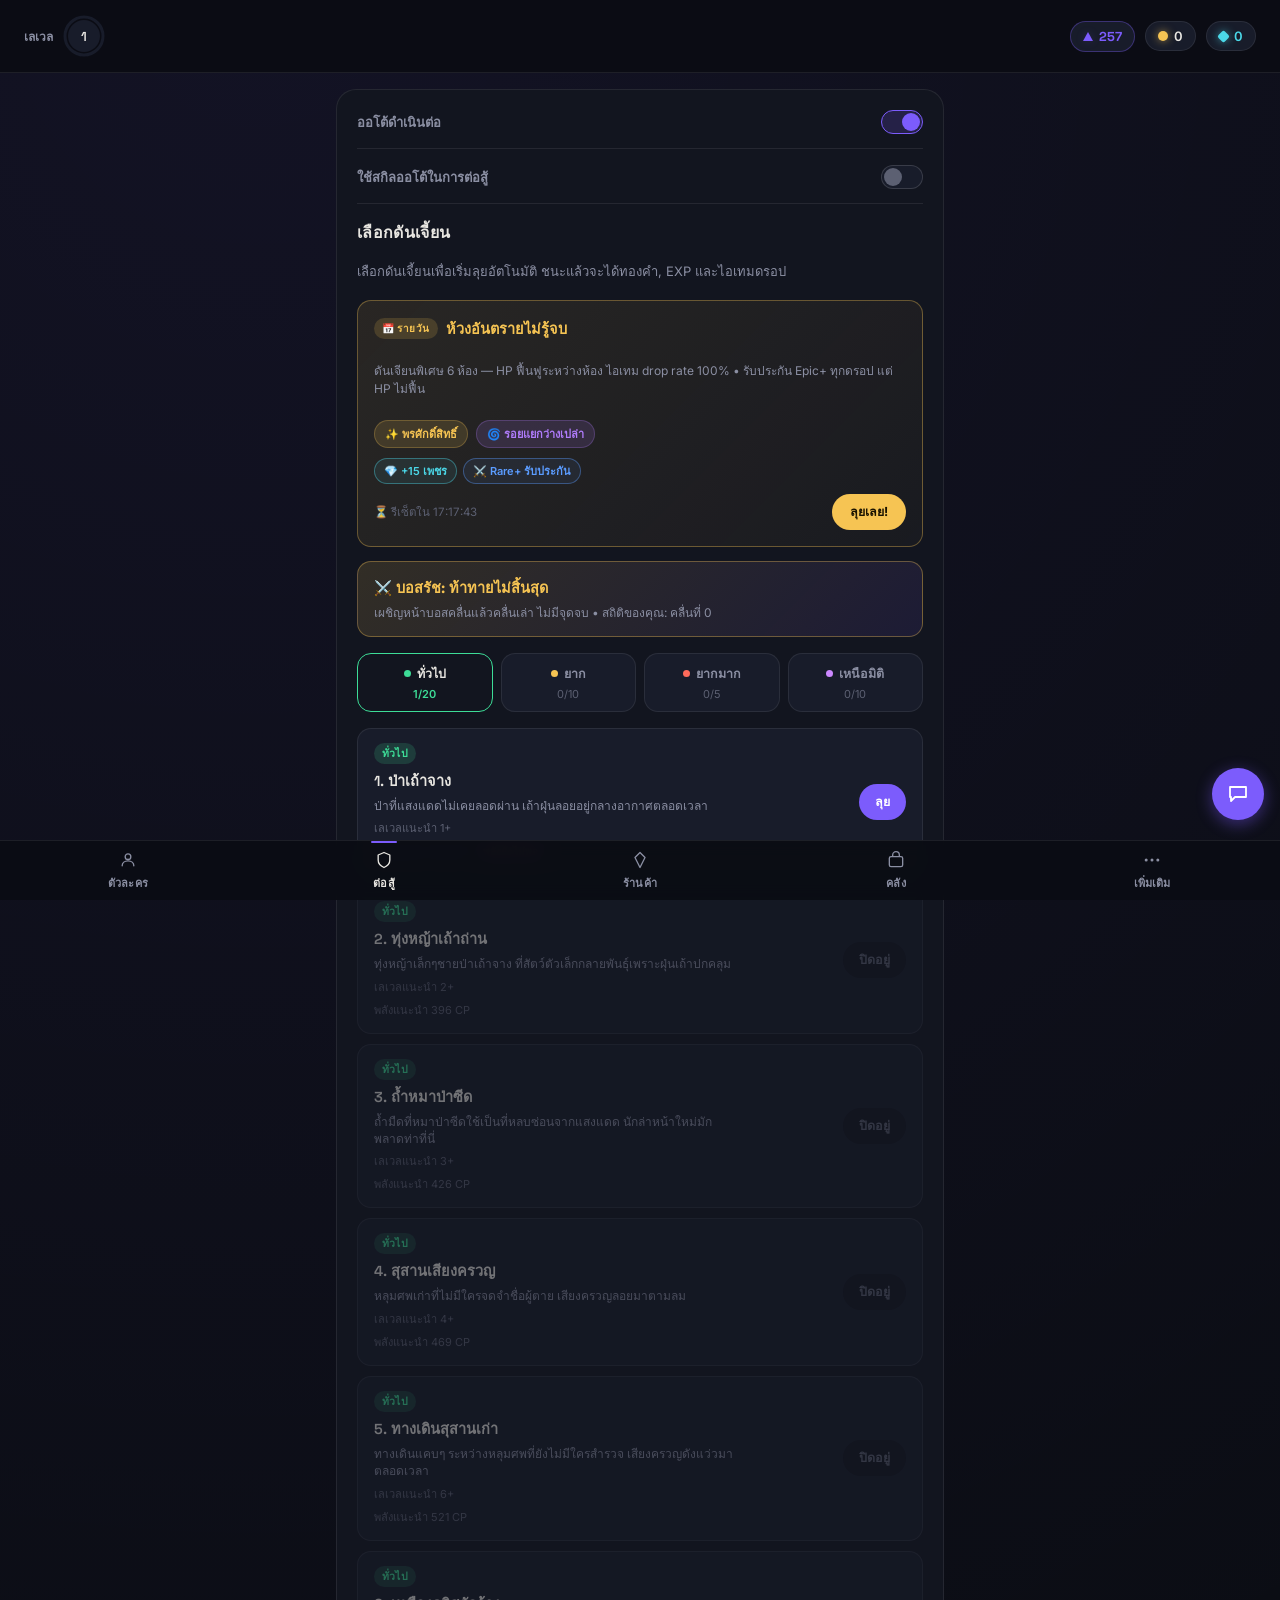
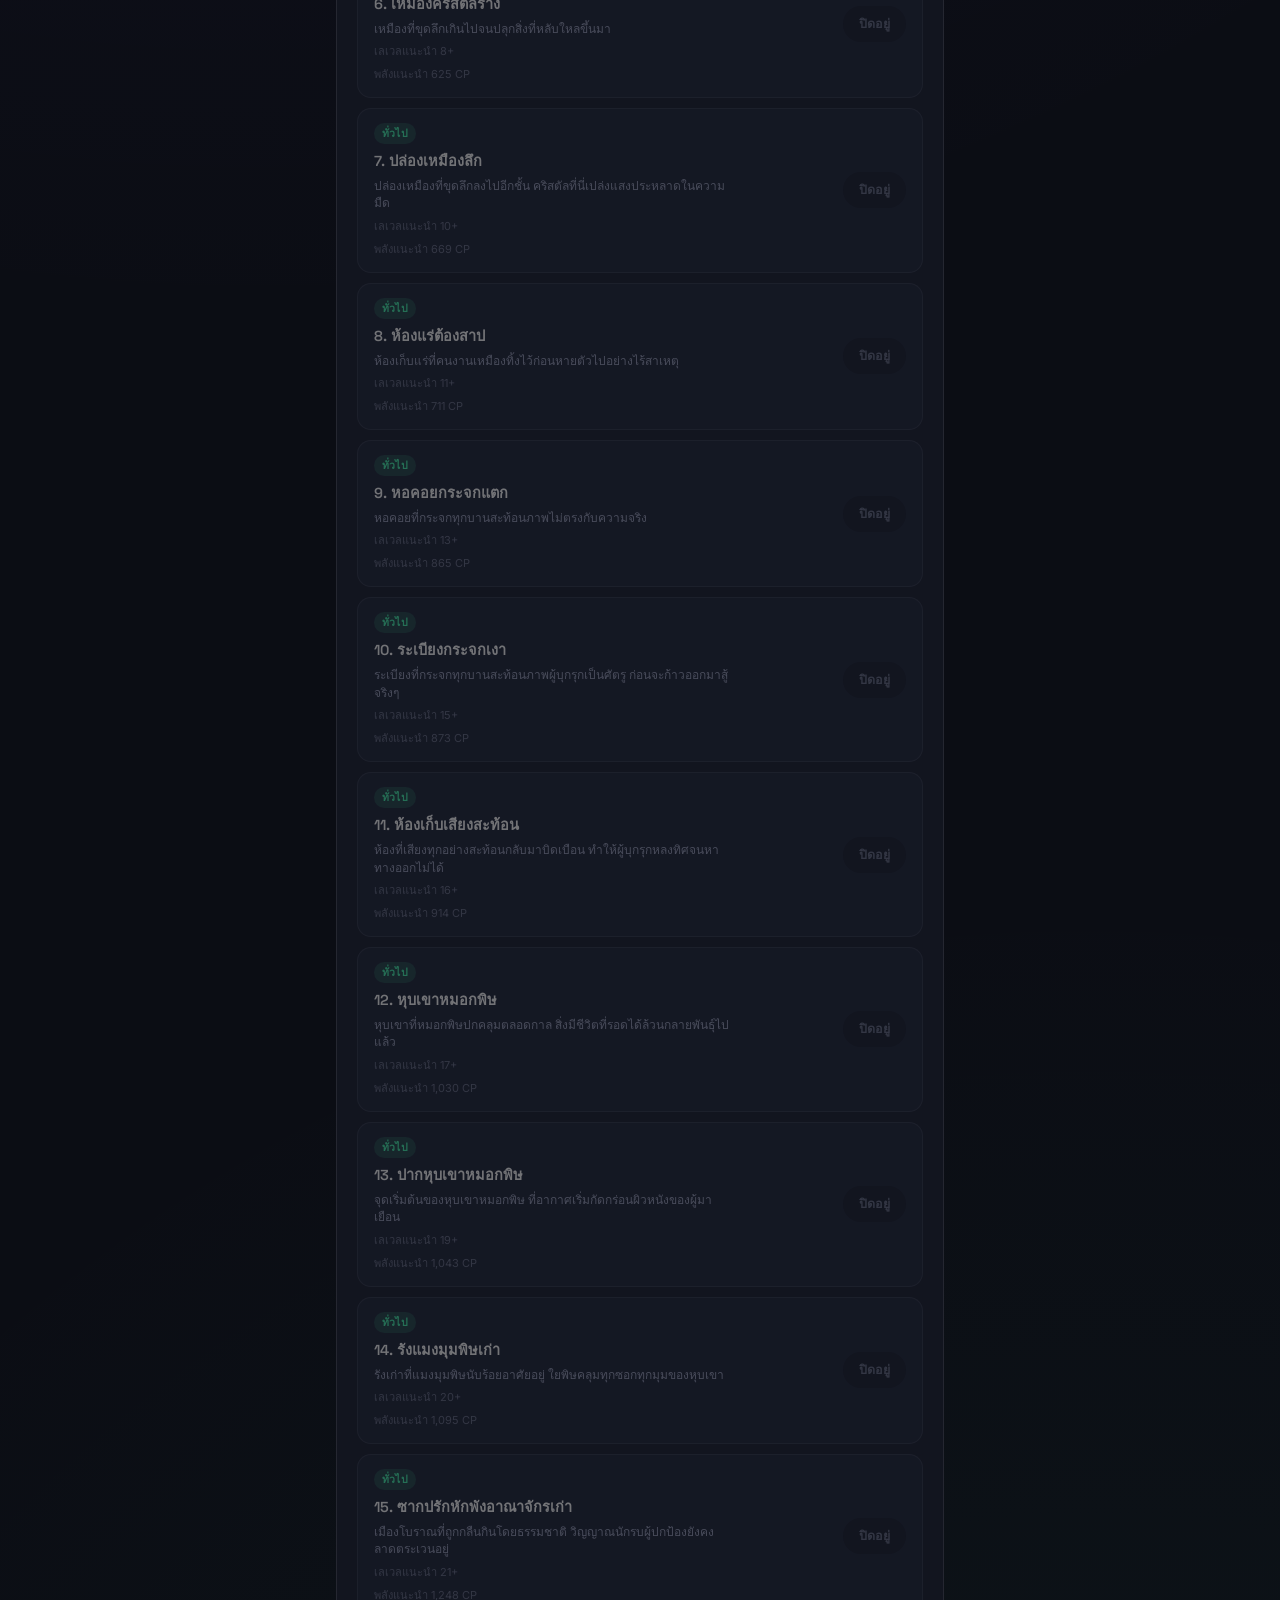
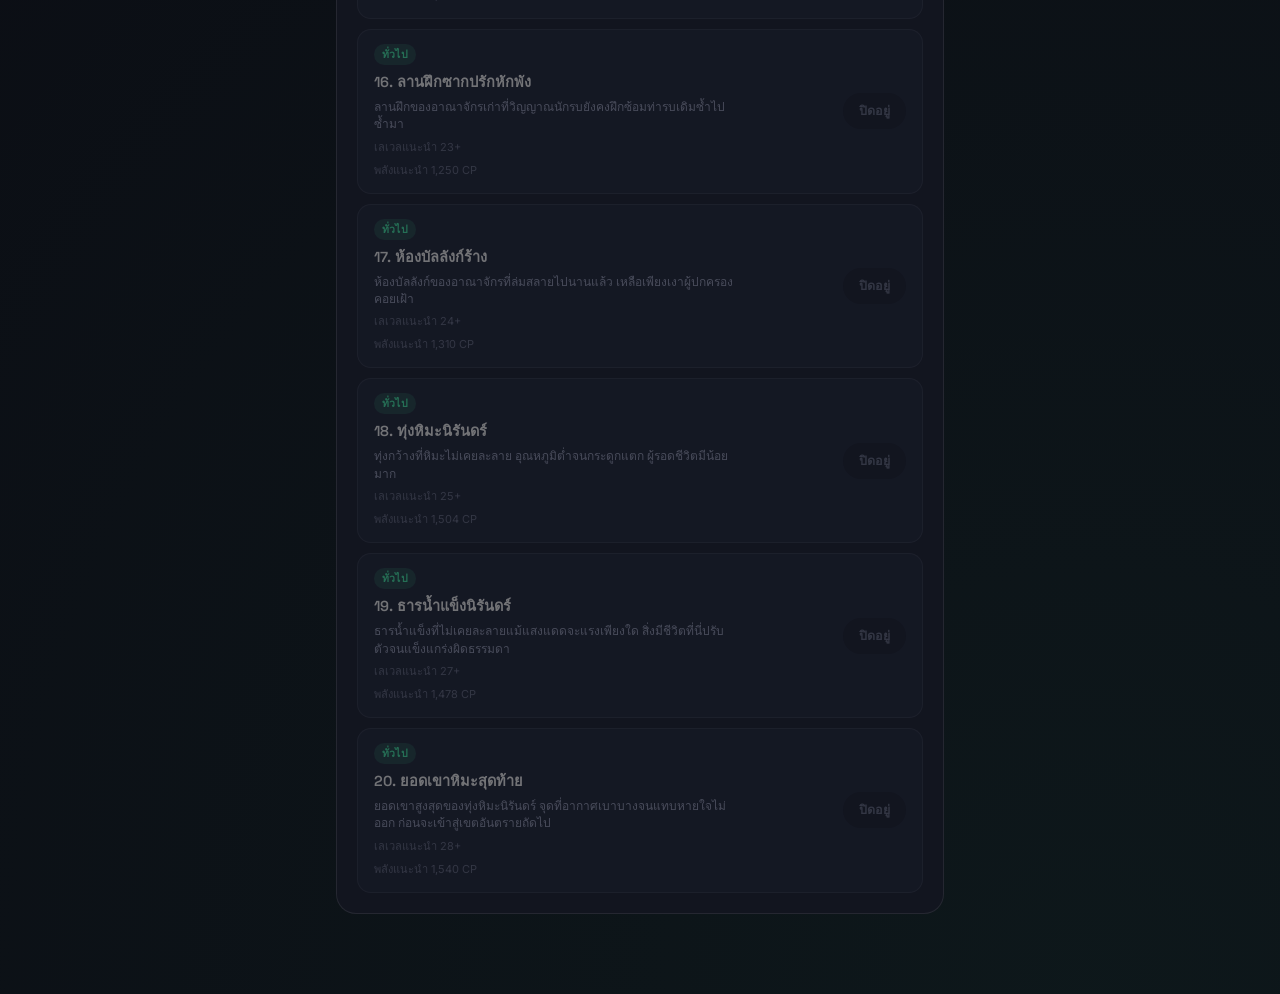
==== index.html @ 605b6f31 "Add files via upload" ====
<!DOCTYPE html>
<html lang="th">
<head>
<meta charset="UTF-8">
<meta name="viewport" content="width=device-width, initial-scale=1.0, maximum-scale=1, user-scalable=no">
<title>VOIDFALL — Idle Dungeon Crawler</title>
<link rel="preconnect" href="https://fonts.googleapis.com">
<link rel="preconnect" href="https://fonts.gstatic.com" crossorigin>
<link href="https://fonts.googleapis.com/css2?family=Space+Grotesk:wght@500;600;700&family=Inter:wght@400;500;600;700&display=swap" rel="stylesheet">
<!--
  ============================================
  Firebase (Auth + Firestore) — modular v10 SDK via CDN
  ============================================
  These are ES module imports, so the scripts that use them further down
  are also type="module". This is what lets cloud save work alongside the
  existing localStorage save with no changes to the core game logic.
-->
<script type="module">
  import { initializeApp } from "https://www.gstatic.com/firebasejs/10.12.2/firebase-app.js";
  import {
    getAuth, onAuthStateChanged, signInAnonymously,
    createUserWithEmailAndPassword, signInWithEmailAndPassword,
    GoogleAuthProvider, signInWithPopup, signInWithRedirect, getRedirectResult,
    linkWithCredential, linkWithPopup, EmailAuthProvider, signOut,
    setPersistence, browserLocalPersistence
  } from "https://www.gstatic.com/firebasejs/10.12.2/firebase-auth.js";
  import {
    getFirestore, doc, getDoc, setDoc, serverTimestamp, onSnapshot,
    collection, addDoc, deleteDoc, updateDoc, query, where, orderBy, limit,
    getDocs, runTransaction
  } from "https://www.gstatic.com/firebasejs/10.12.2/firebase-firestore.js";

  // ============================================
  // Firebase project config — CGAME's own "github-1c9e8" project.
  // ============================================
  const firebaseConfig = {
    apiKey: "AIzaSyBNrvbjzVkV5ioZVFJcOXfkFbSeO-_cVoI",
    authDomain: "github-1c9e8.firebaseapp.com",
    databaseURL: "https://github-1c9e8-default-rtdb.asia-southeast1.firebasedatabase.app",
    projectId: "github-1c9e8",
    storageBucket: "github-1c9e8.firebasestorage.app",
    messagingSenderId: "990705202692",
    appId: "1:990705202692:web:34b3b917593241375e2751",
    measurementId: "G-D9VTNDB41G",
    // databaseURL / measurementId are kept here for completeness even though
    // this game only uses Auth + Firestore (not Realtime Database/Analytics).
  };

  const fbApp = initializeApp(firebaseConfig);
  const fbAuth = getAuth(fbApp);
  const db = getFirestore(fbApp);

  // Persist the login across browser restarts (not just the tab session).
  setPersistence(fbAuth, browserLocalPersistence).catch((e) => {
    console.warn("Firebase persistence setup failed", e);
  });

  // Expose a small surface to the classic (non-module) game script below.
  // The rest of the game is written as plain <script> (not type="module"),
  // so it can't `import` Firebase directly — this bridge object is how the
  // two sides talk to each other without rewriting 10k lines of game code.
  window.VOIDFALL_FIREBASE = {
    auth: fbAuth,
    db,
    GoogleAuthProvider,
    EmailAuthProvider,
    onAuthStateChanged,
    signInAnonymously,
    createUserWithEmailAndPassword,
    signInWithEmailAndPassword,
    signInWithPopup,
    signInWithRedirect,
    getRedirectResult,
    linkWithCredential,
    linkWithPopup,
    signOut,
    doc,
    getDoc,
    setDoc,
    serverTimestamp,
    onSnapshot,
    collection,
    addDoc,
    deleteDoc,
    updateDoc,
    query,
    where,
    orderBy,
    limit,
    getDocs,
    runTransaction,
    ready: true,
  };
  // Let any code that loaded before this module finishes know it can proceed.
  window.dispatchEvent(new Event("voidfall-firebase-ready"));

</script>
<style>
/* ============================================
   VOIDFALL — Design Tokens
   ============================================ */
:root {
  /* Color */
  --bg-void: #0B0D14;
  --bg-panel: #12151F;
  --bg-panel-raised: #181C2A;
  --line: rgba(255,255,255,0.08);
  --line-strong: rgba(255,255,255,0.14);
  --text-primary: #E8E6E1;
  --text-muted: #8B8FA3;
  --text-faint: #5C6072;
  --accent: #7C5CFC;
  --accent-soft: rgba(124,92,252,0.18);
  --danger: #FF6B5B;
  --success: #3DDC97;
  --gold: #F6C453;
  --gem: #4BD8E8;
  --gem-soft: rgba(75,216,232,0.18);

  /* Type */
  --font-display: 'Space Grotesk', sans-serif;
  --font-body: 'Inter', sans-serif;

  /* Layout */
  --radius-sm: 8px;
  --radius-md: 14px;
  --radius-lg: 20px;
  --gap: 16px;
}

* { box-sizing: border-box; }
html, body {
  margin: 0; padding: 0;
  background: var(--bg-void);
  color: var(--text-primary);
  font-family: var(--font-body);
  -webkit-font-smoothing: antialiased;
  overflow-x: hidden;
  touch-action: manipulation; /* blocks double-tap-to-zoom and pinch-zoom gestures */
  -webkit-text-size-adjust: none; /* stop iOS from auto-resizing text/zoom on rotate */
}

body {
  background-image:
    radial-gradient(circle at 20% 0%, rgba(124,92,252,0.07), transparent 45%),
    radial-gradient(circle at 85% 100%, rgba(61,220,151,0.05), transparent 40%);
  min-height: 100vh;
}

button {
  font-family: var(--font-body);
  cursor: pointer;
}

@media (prefers-reduced-motion: reduce) {
  *, *::before, *::after { animation-duration: 0.001ms !important; transition-duration: 0.001ms !important; }
}

/* ============================================
   Top Bar
   ============================================ */
.app-header {
  position: sticky;
  top: 0;
  z-index: 50;
  background: rgba(11,13,20,0.92);
  backdrop-filter: blur(8px);
  border-bottom: 1px solid var(--line);
  contain: layout style paint;
}

.topbar {
  display: flex;
  align-items: center;
  justify-content: space-between;
  padding: 14px 24px;
}

/* ============================================
   Tab Bar — fixed to bottom of viewport
   ============================================ */
.tab-bar {
  position: fixed;
  left: 0; right: 0; bottom: 0;
  z-index: 50;
  display: flex;
  background: rgba(11,13,20,0.96);
  backdrop-filter: blur(8px);
  border-top: 1px solid var(--line);
  padding-bottom: env(safe-area-inset-bottom, 0px);
}
.tab-btn {
  flex: 1 1 0;
  display: flex;
  flex-direction: column;
  align-items: center;
  justify-content: center;
  gap: 4px;
  padding: 9px 2px 8px;
  background: transparent;
  border: none;
  color: var(--text-muted);
  font-size: 11px;
  font-weight: 600;
  letter-spacing: 0.01em;
  position: relative;
  transition: color 0.2s;
}
.tab-btn svg { width: 20px; height: 20px; display: block; }
.tab-btn:hover { color: var(--text-primary); }
.tab-btn.active { color: var(--text-primary); }
.tab-btn.active::after {
  content: "";
  position: absolute;
  top: 0; left: 50%;
  transform: translateX(-50%);
  width: 26px; height: 2px;
  border-radius: 2px;
  background: var(--accent);
}
.tab-btn:focus-visible { outline: 2px solid var(--accent); outline-offset: -2px; }

.tab-btn-more.has-active { color: var(--text-primary); }
.tab-btn-more.has-active::after {
  content: "";
  position: absolute;
  top: 0; left: 50%;
  transform: translateX(-50%);
  width: 26px; height: 2px;
  border-radius: 2px;
  background: var(--text-muted);
}

/* Spacer so page content never sits behind the fixed bottom tab bar */
.tab-bar-spacer {
  height: 64px;
  padding-bottom: env(safe-area-inset-bottom, 0px);
}

/* ============================================
   More menu — bottom sheet listing overflow tabs
   ============================================ */
.more-menu-backdrop {
  position: fixed; inset: 0;
  background: rgba(0,0,0,0.5);
  z-index: 199;
  opacity: 0;
  pointer-events: none;
  transition: opacity 0.22s ease;
}
.more-menu-backdrop.visible { opacity: 1; pointer-events: all; }

.more-menu-sheet {
  position: fixed;
  left: 0; right: 0; bottom: 0;
  z-index: 200;
  background: var(--bg-panel-raised);
  border: 1px solid var(--line-strong);
  border-radius: var(--radius-lg) var(--radius-lg) 0 0;
  box-shadow: 0 -8px 32px rgba(0,0,0,0.5);
  transform: translateY(100%);
  transition: transform 0.26s cubic-bezier(0.4,0,0.2,1);
  padding-bottom: calc(12px + env(safe-area-inset-bottom, 0px));
}
.more-menu-sheet:not(.hidden) { transform: translateY(0); }
.more-menu-sheet.dragging { transition: none; }
.more-menu-handle { display: flex; justify-content: center; padding: 16px 0 14px; cursor: grab; touch-action: none; }
.more-menu-handle-bar { width: 40px; height: 5px; background: var(--line-strong); border-radius: 3px; }
.more-menu-title {
  font-family: var(--font-display);
  font-size: 13px;
  font-weight: 600;
  color: var(--text-muted);
  padding: 4px 20px 10px;
}
.more-menu-list {
  display: grid;
  grid-template-columns: repeat(4, 1fr);
  gap: 6px;
  padding: 0 14px 8px;
}
.more-menu-item {
  display: flex;
  flex-direction: column;
  align-items: center;
  justify-content: center;
  gap: 6px;
  padding: 14px 4px;
  background: transparent;
  border: none;
  border-radius: var(--radius-md);
  color: var(--text-muted);
  font-size: 11.5px;
  font-weight: 600;
  transition: background 0.15s, color 0.15s;
}
.more-menu-item svg { width: 22px; height: 22px; display: block; }
.more-menu-item:hover { background: var(--bg-panel); color: var(--text-primary); }
.more-menu-item.active { color: var(--accent); background: var(--accent-soft); }

.player-summary {
  display: flex;
  align-items: center;
  justify-content: space-between;
  gap: 14px;
  flex: 1;
  width: 100%;
}

.hud-pills {
  display: flex;
  align-items: center;
  gap: 10px;
}

.level-block {
  display: flex;
  align-items: center;
  gap: 8px;
  flex-shrink: 0;
}
.level-label {
  font-size: 12px;
  font-weight: 600;
  color: var(--text-muted);
  letter-spacing: 0.01em;
  white-space: nowrap;
}

.level-badge {
  position: relative;
  width: 44px; height: 44px;
  flex-shrink: 0;
  display: flex; align-items: center; justify-content: center;
}

.level-badge svg {
  position: absolute;
  top: 0; left: 0;
  width: 100%; height: 100%;
  transform: rotate(-90deg);
}

.exp-ring-bg {
  fill: none;
  stroke: var(--bg-panel-raised);
  stroke-width: 3;
}

.exp-ring-fill {
  fill: none;
  stroke: url(#expGrad);
  stroke-width: 3;
  stroke-linecap: round;
  stroke-dasharray: 119.4;
  stroke-dashoffset: 119.4;
  transition: stroke-dashoffset 0.4s ease;
}

.level-badge-inner {
  position: relative;
  z-index: 1;
  background: var(--bg-panel-raised);
  width: 32px; height: 32px;
  border-radius: 50%;
  display: flex; align-items: center; justify-content: center;
  font-family: var(--font-display);
  font-weight: 600;
  font-size: 13px;
  color: var(--text-primary);
}

.gold-pill {
  display: flex; align-items: center; gap: 6px;
  background: var(--bg-panel-raised);
  border: 1px solid var(--line);
  padding: 6px 12px;
  border-radius: 999px;
  font-weight: 600;
  font-size: 13px;
  white-space: nowrap;
  flex-shrink: 0;
}
.gold-icon {
  width: 10px; height: 10px; border-radius: 50%;
  background: var(--gold);
  box-shadow: 0 0 8px rgba(246,196,83,0.6);
}

.gem-pill {
  display: flex; align-items: center; gap: 6px;
  background: var(--bg-panel-raised);
  border: 1px solid var(--line);
  padding: 6px 12px;
  border-radius: 999px;
  font-weight: 600;
  font-size: 13px;
  white-space: nowrap;
  flex-shrink: 0;
  color: var(--gem);
}
.gem-icon {
  width: 9px; height: 9px; border-radius: 2px;
  background: var(--gem);
  transform: rotate(45deg);
  box-shadow: 0 0 8px rgba(75,216,232,0.6);
  flex-shrink: 0;
}

.cp-pill {
  display: flex; align-items: center; gap: 6px;
  background: var(--bg-panel-raised);
  border: 1px solid rgba(124,92,252,0.35);
  padding: 6px 12px;
  border-radius: 999px;
  font-weight: 700;
  font-size: 13px;
  white-space: nowrap;
  flex-shrink: 0;
  color: var(--accent);
  font-family: var(--font-display);
}
.cp-icon {
  width: 0; height: 0;
  border-left: 5px solid transparent;
  border-right: 5px solid transparent;
  border-bottom: 9px solid var(--accent);
  filter: drop-shadow(0 0 4px var(--accent-soft));
  flex-shrink: 0;
}

.icon-btn {
  background: transparent;
  border: 1px solid var(--line);
  color: var(--text-muted);
  width: 38px; height: 38px;
  border-radius: 50%;
  display: flex; align-items: center; justify-content: center;
  transition: border-color 0.2s, color 0.2s;
}
.icon-btn:hover { border-color: var(--accent); color: var(--text-primary); }
.icon-btn:focus-visible { outline: 2px solid var(--accent); outline-offset: 2px; }

/* ============================================
   Main Grid Layout
   ============================================ */
.main-grid {
  display: block;
  max-width: 640px;
  margin: 0 auto;
  padding: var(--gap);
}

.panel {
  background: var(--bg-panel);
  border: 1px solid var(--line);
  border-radius: var(--radius-lg);
  padding: 20px;
}

/* Only the active tab's panel is shown — keeps each screen focused
   on one job instead of stacking everything at once. */
.tab-panel { display: none; }
.tab-panel.active { display: block; animation: tab-fade-in 0.18s ease; }
@keyframes tab-fade-in {
  0% { opacity: 0; transform: translateY(4px); }
  100% { opacity: 1; transform: translateY(0); }
}

/* ============================================
   Auto-continue toggle
   ============================================ */
.auto-toggle-row {
  display: flex;
  align-items: center;
  justify-content: space-between;
  gap: 10px;
  margin-bottom: 16px;
  padding-bottom: 14px;
  border-bottom: 1px solid var(--line);
}
.auto-toggle-label {
  font-size: 13px;
  font-weight: 600;
  color: var(--text-muted);
}
.auto-toggle {
  width: 42px; height: 24px;
  border-radius: 999px;
  background: var(--bg-panel-raised);
  border: 1px solid var(--line-strong);
  position: relative;
  padding: 0;
  flex-shrink: 0;
  transition: background 0.2s, border-color 0.2s;
}
.auto-toggle-knob {
  position: absolute;
  top: 2px; left: 2px;
  width: 18px; height: 18px;
  border-radius: 50%;
  background: var(--text-faint);
  transition: transform 0.2s ease, background 0.2s ease;
}
.auto-toggle.on {
  background: var(--accent-soft);
  border-color: var(--accent);
}
.auto-toggle.on .auto-toggle-knob {
  transform: translateX(18px);
  background: var(--accent);
}
.auto-toggle:focus-visible { outline: 2px solid var(--accent); outline-offset: 2px; }

.panel-title {
  font-family: var(--font-display);
  font-size: 16px;
  font-weight: 700;
  letter-spacing: 0.02em;
  margin: 0 0 16px;
  color: var(--text-primary);
}
.panel-subtitle {
  font-family: var(--font-display);
  font-size: 11.5px;
  font-weight: 600;
  color: var(--text-faint);
  text-transform: uppercase;
  letter-spacing: 0.1em;
  margin: 22px 0 10px;
}

.hint-text {
  color: var(--text-muted);
  font-size: 13px;
  line-height: 1.6;
  margin: 0 0 18px;
}

/* ============================================
   Character Panel
   ============================================ */
.char-display {
  position: relative;
  height: 190px;
  display: flex;
  align-items: center;
  justify-content: center;
  margin-bottom: 18px;
}
.char-aura {
  position: absolute;
  width: 130px; height: 130px;
  border-radius: 50%;
  background: radial-gradient(circle, var(--accent-soft), transparent 70%);
  animation: pulse-aura 3.4s ease-in-out infinite;
  will-change: transform, opacity;
}
@keyframes pulse-aura {
  0%, 100% { transform: scale(0.92); opacity: 0.7; }
  50% { transform: scale(1.06); opacity: 1; }
}
.char-figure {
  width: 132px; height: 172px;
  position: relative; z-index: 1;
  object-fit: contain;
  object-position: bottom center;
  filter: drop-shadow(0 8px 10px rgba(0,0,0,0.5));
  animation: char-bob 1.7s ease-in-out infinite;
  will-change: transform;
}
@keyframes char-bob {
  0%, 100% { transform: translateY(0); }
  50% { transform: translateY(-6px); }
}
.char-cloak { fill: #1F2333; stroke: var(--accent); stroke-width: 1.5; }
.char-head { fill: #2A2F45; stroke: var(--accent); stroke-width: 1.5; }

.char-name-row {
  display: flex;
  gap: 8px;
  align-items: center;
  margin-bottom: 14px;
}
.char-name-input {
  flex: 1;
  min-width: 0;
  background: var(--bg-void);
  border: 1px solid var(--line-strong);
  border-radius: var(--radius-sm);
  color: var(--text-primary);
  font-family: var(--font-display);
  font-weight: 600;
  font-size: 14px;
  padding: 10px 12px;
  outline: none;
  transition: border-color 0.2s;
}
.char-name-input:focus { border-color: var(--accent); }
.char-name-input::placeholder { color: var(--text-faint); font-family: var(--font-body); font-weight: 400; }
.char-name-input:disabled { opacity: 0.5; cursor: not-allowed; }
.char-name-hint {
  font-size: 11.5px;
  color: var(--text-faint);
  margin-top: -8px;
  margin-bottom: 14px;
}
.char-name-hint-locked { color: var(--gold); }
.btn-dice {
  flex-shrink: 0;
  width: 38px; height: 38px;
  display: flex; align-items: center; justify-content: center;
  background: var(--bg-panel-raised);
  border: 1px solid var(--line-strong);
  border-radius: var(--radius-sm);
  font-size: 16px;
  color: var(--text-primary);
  transition: border-color 0.2s, transform 0.15s;
}
.btn-dice:hover { border-color: var(--accent); transform: rotate(-8deg); }
.btn-dice:active { transform: scale(0.92) rotate(-8deg); }
.btn-dice:disabled { opacity: 0.4; cursor: not-allowed; transform: none; }
.btn-name-save {
  flex-shrink: 0;
  width: 38px; height: 38px;
  display: flex; align-items: center; justify-content: center;
  background: var(--accent-soft);
  border: 1px solid rgba(124,92,252,0.4);
  border-radius: var(--radius-sm);
  font-size: 15px;
  color: var(--accent);
  transition: filter 0.2s;
}
.btn-name-save:hover { filter: brightness(1.25); }
.btn-name-save:disabled { opacity: 0.4; }

.cp-banner {
  display: flex;
  align-items: center;
  justify-content: space-between;
  gap: 10px;
  background: linear-gradient(135deg, rgba(124,92,252,0.16), rgba(124,92,252,0.04));
  border: 1px solid rgba(124,92,252,0.3);
  border-radius: var(--radius-md);
  padding: 12px 16px;
  margin-bottom: 14px;
}
.cp-banner-label {
  font-size: 11.5px;
  font-weight: 700;
  letter-spacing: 0.06em;
  text-transform: uppercase;
  color: var(--text-muted);
}
.cp-banner-value {
  font-family: var(--font-display);
  font-weight: 700;
  font-size: 22px;
  color: var(--accent);
  letter-spacing: 0.01em;
}

.char-exp-block {
  background: var(--bg-panel-raised);
  border: 1px solid var(--line);
  border-radius: var(--radius-md);
  padding: 12px 16px;
  margin-bottom: 14px;
}
.char-exp-label-row {
  display: flex;
  align-items: baseline;
  justify-content: space-between;
  gap: 10px;
  margin-bottom: 8px;
}
.char-exp-label {
  font-size: 11.5px;
  font-weight: 700;
  letter-spacing: 0.06em;
  text-transform: uppercase;
  color: var(--text-muted);
}
.char-exp-value {
  font-family: var(--font-display);
  font-weight: 600;
  font-size: 13px;
  color: var(--text-primary);
  white-space: nowrap;
}
.char-exp-bar {
  position: relative;
  width: 100%;
  height: 10px;
  border-radius: 999px;
  background: var(--bg-void);
  border: 1px solid var(--line);
  overflow: hidden;
}
.char-exp-bar-fill {
  height: 100%;
  width: 0%;
  border-radius: 999px;
  background: linear-gradient(90deg, var(--accent), var(--gem));
  transition: width 0.4s ease;
}

.stat-list { display: flex; flex-direction: column; gap: 0; border-top: 1px solid var(--line); }
.stat-row {
  display: flex; justify-content: space-between; align-items: center;
  font-size: 13px;
  padding: 10px 2px;
  border-bottom: 1px solid var(--line);
}
.stat-key { color: var(--text-muted); letter-spacing: 0.01em; }
.stat-val { font-weight: 600; font-family: var(--font-display); font-size: 14px; letter-spacing: 0.02em; }

/* ============================================
   Character Page — Overview card + Sub-windows
   ============================================ */
.char-overview-card {
  background: var(--bg-panel);
  border: 1px solid var(--line);
  border-radius: var(--radius-lg);
  padding: 18px 16px 16px;
  margin-bottom: 18px;
}
.char-overview-card .char-display { margin-bottom: 14px; }
.char-overview-card .char-name-row { margin-bottom: 8px; }
.char-overview-card .char-name-hint { margin-bottom: 14px; }
.char-overview-card .cp-banner { margin-bottom: 12px; }
.char-overview-card .char-exp-block { margin-bottom: 0; }

.char-subnav {
  display: flex;
  gap: 6px;
  background: var(--bg-panel);
  border: 1px solid var(--line);
  border-radius: var(--radius-md);
  padding: 4px;
  margin-bottom: 16px;
}
.char-subtab-btn {
  flex: 1 1 0;
  display: flex;
  flex-direction: column;
  align-items: center;
  justify-content: center;
  gap: 4px;
  background: transparent;
  border: none;
  border-radius: var(--radius-sm);
  color: var(--text-muted);
  font-family: var(--font-display);
  font-size: 11.5px;
  font-weight: 600;
  letter-spacing: 0.01em;
  line-height: 1.2;
  white-space: nowrap;
  padding: 9px 4px 8px;
  transition: background 0.18s, color 0.18s;
}
.char-subtab-btn .csb-icon { font-size: 16px; line-height: 1; }
.char-subtab-btn:hover { color: var(--text-primary); }
.char-subtab-btn.active {
  background: var(--accent-soft);
  color: var(--text-primary);
}
.char-subtab-btn:focus-visible { outline: 2px solid var(--accent); outline-offset: -2px; }

.char-subwindow {
  display: none;
  background: var(--bg-panel);
  border: 1px solid var(--line);
  border-radius: var(--radius-lg);
  padding: 16px 16px 18px;
}
.char-subwindow.active { display: block; }
.char-subwindow .panel-subtitle:first-child { margin-top: 0; }

/* ============================================
   Stat Point Allocation System
   ============================================ */
.statpts-banner {
  display: flex;
  align-items: center;
  justify-content: space-between;
  gap: 10px;
  background: linear-gradient(135deg, rgba(61,220,151,0.14), rgba(61,220,151,0.04));
  border: 1px solid rgba(61,220,151,0.35);
  border-radius: var(--radius-md);
  padding: 10px 14px;
  margin-bottom: 12px;
  animation: statpts-pulse 2s ease-in-out infinite;
}
.statpts-banner.no-points {
  background: var(--bg-panel-raised);
  border-color: var(--line);
  animation: none;
  opacity: 0.7;
}
@keyframes statpts-pulse {
  0%, 100% { box-shadow: 0 0 0 0 rgba(61,220,151,0); }
  50% { box-shadow: 0 0 10px rgba(61,220,151,0.2); }
}
.statpts-banner-left {
  display: flex;
  align-items: center;
  gap: 8px;
}
.statpts-badge {
  background: rgba(61,220,151,0.18);
  color: var(--success);
  font-family: var(--font-display);
  font-weight: 700;
  font-size: 18px;
  width: 36px; height: 36px;
  border-radius: 50%;
  display: flex; align-items: center; justify-content: center;
  flex-shrink: 0;
}
.statpts-badge.no-points {
  background: var(--bg-panel-raised);
  color: var(--text-faint);
  font-size: 14px;
}
.statpts-info-title {
  font-size: 12.5px;
  font-weight: 700;
  color: var(--success);
  line-height: 1.2;
}
.statpts-banner.no-points .statpts-info-title { color: var(--text-muted); }
.statpts-info-sub {
  font-size: 11px;
  color: var(--text-faint);
  margin-top: 1px;
}
.statpts-reset-btn {
  background: transparent;
  border: 1px solid var(--line-strong);
  border-radius: var(--radius-sm);
  color: var(--text-muted);
  font-size: 11px;
  font-weight: 600;
  padding: 5px 10px;
  white-space: nowrap;
  flex-shrink: 0;
  transition: border-color 0.18s, color 0.18s;
}
.statpts-reset-btn:hover { border-color: var(--danger); color: var(--danger); }

/* ---- Build tools: auto-invest switch + recommended presets ---- */
.statpts-tools {
  background: var(--bg-panel-raised);
  border: 1px solid var(--line);
  border-radius: var(--radius-md);
  padding: 12px 14px;
  margin-bottom: 12px;
}
.statpts-tools-row {
  display: flex;
  align-items: center;
  justify-content: space-between;
  gap: 10px;
  margin-bottom: 12px;
}
.statpts-auto-title {
  font-size: 12.5px;
  font-weight: 700;
  color: var(--text-primary);
  line-height: 1.2;
}
.statpts-auto-sub {
  font-size: 10.5px;
  color: var(--text-faint);
  margin-top: 2px;
  line-height: 1.3;
}
.statpts-auto-switch {
  flex-shrink: 0;
  cursor: pointer;
}
.statpts-auto-track {
  position: relative;
  display: block;
  width: 40px; height: 23px;
  border-radius: 12px;
  background: var(--bg-panel);
  border: 1px solid var(--line-strong);
  transition: background 0.2s, border-color 0.2s;
}
.statpts-auto-track.on {
  background: rgba(61,220,151,0.28);
  border-color: var(--success);
}
.statpts-auto-knob {
  position: absolute;
  top: 1px; left: 1px;
  width: 19px; height: 19px;
  border-radius: 50%;
  background: var(--text-muted);
  transition: transform 0.2s, background 0.2s;
}
.statpts-auto-track.on .statpts-auto-knob {
  transform: translateX(17px);
  background: var(--success);
}
.statpts-tools-label {
  font-size: 11px;
  font-weight: 700;
  color: var(--text-faint);
  text-transform: uppercase;
  letter-spacing: 0.04em;
  margin-bottom: 8px;
}
.statpts-preset-grid {
  display: grid;
  grid-template-columns: repeat(4, 1fr);
  gap: 6px;
  margin-bottom: 10px;
}
.statpts-preset-chip {
  display: flex;
  flex-direction: column;
  align-items: center;
  gap: 3px;
  padding: 10px 4px 9px;
  background: var(--bg-panel);
  border: 1px solid var(--line);
  border-radius: var(--radius-sm);
  color: var(--text-muted);
  font-size: 10.5px;
  font-weight: 600;
  line-height: 1.15;
  transition: border-color 0.15s, color 0.15s, background 0.15s;
}
.statpts-preset-chip .chip-icon { font-size: 17px; }
.statpts-preset-chip .chip-desc {
  font-size: 9px;
  font-weight: 500;
  color: var(--text-faint);
  line-height: 1.2;
  text-align: center;
}
.statpts-preset-chip.selected .chip-desc { color: var(--text-muted); }
.statpts-preset-chip:hover { border-color: var(--line-strong); color: var(--text-primary); }
.statpts-preset-chip.selected {
  border-color: var(--accent);
  background: var(--accent-soft);
  color: var(--text-primary);
}
.statpts-apply-btn {
  width: 100%;
  padding: 10px;
  border-radius: var(--radius-sm);
  border: 1px solid rgba(124,92,252,0.4);
  background: rgba(124,92,252,0.14);
  color: var(--accent);
  font-weight: 700;
  font-size: 12.5px;
  transition: background 0.15s, transform 0.1s, opacity 0.15s;
}
.statpts-apply-btn:hover:not(:disabled) { background: rgba(124,92,252,0.24); }
.statpts-apply-btn:active:not(:disabled) { transform: scale(0.98); }
.statpts-apply-btn:disabled { opacity: 0.35; cursor: not-allowed; }

.statpts-alloc-grid {
  display: flex;
  flex-direction: column;
  gap: 6px;
  margin-bottom: 14px;
}
.statpts-alloc-row {
  display: flex;
  align-items: center;
  gap: 10px;
  background: var(--bg-panel-raised);
  border: 1px solid var(--line);
  border-radius: var(--radius-md);
  padding: 10px 12px;
  transition: border-color 0.18s;
}
.statpts-alloc-row:hover { border-color: var(--line-strong); }
.statpts-alloc-icon {
  font-size: 16px;
  width: 32px; height: 32px;
  border-radius: 50%;
  display: flex;
  align-items: center;
  justify-content: center;
  flex-shrink: 0;
  background: var(--bg-panel);
}
.statpts-alloc-icon.hp   { background: rgba(255,107,91,0.16); }
.statpts-alloc-icon.atk  { background: rgba(124,92,252,0.16); }
.statpts-alloc-icon.def  { background: rgba(75,216,232,0.16); }
.statpts-alloc-icon.crit { background: rgba(246,196,83,0.16); }
.statpts-alloc-icon.spd  { background: rgba(61,220,151,0.16); }
.statpts-alloc-icon.acc   { background: rgba(255,159,67,0.16); }
.statpts-alloc-icon.dodge { background: rgba(160,140,255,0.16); }
.statpts-alloc-info {
  flex: 1;
  min-width: 0;
}
.statpts-alloc-name {
  font-size: 12.5px;
  font-weight: 600;
  color: var(--text-primary);
  line-height: 1.2;
}
.statpts-alloc-bonus {
  font-size: 11px;
  color: var(--success);
  margin-top: 2px;
}
.statpts-alloc-bonus.zero { color: var(--text-faint); }
.statpts-alloc-bar-track {
  height: 4px;
  border-radius: 2px;
  background: var(--line);
  margin-top: 7px;
  overflow: hidden;
}
.statpts-alloc-bar-fill {
  height: 100%;
  border-radius: 2px;
  transition: width 0.25s ease;
}
.statpts-alloc-bar-fill.hp   { background: var(--danger); }
.statpts-alloc-bar-fill.atk  { background: var(--accent); }
.statpts-alloc-bar-fill.def  { background: var(--gem); }
.statpts-alloc-bar-fill.crit { background: var(--gold); }
.statpts-alloc-bar-fill.spd  { background: var(--success); }
.statpts-alloc-bar-fill.acc   { background: #FF9F43; }
.statpts-alloc-bar-fill.dodge { background: #A08CFF; }
.statpts-alloc-val {
  font-family: var(--font-display);
  font-weight: 700;
  font-size: 14px;
  color: var(--text-primary);
  min-width: 38px;
  text-align: right;
  flex-shrink: 0;
}
.statpts-btn-group {
  display: flex;
  gap: 4px;
  flex-shrink: 0;
}
.statpts-btn {
  width: 30px; height: 30px;
  border-radius: 8px;
  border: 1px solid var(--line-strong);
  background: var(--bg-panel);
  color: var(--text-primary);
  font-size: 16px;
  font-weight: 700;
  display: flex; align-items: center; justify-content: center;
  transition: background 0.15s, border-color 0.15s, transform 0.1s;
  flex-shrink: 0;
  line-height: 1;
}
.statpts-btn.plus {
  background: rgba(61,220,151,0.1);
  border-color: rgba(61,220,151,0.4);
  color: var(--success);
}
.statpts-btn.plus:hover:not(:disabled) {
  background: rgba(61,220,151,0.22);
  border-color: var(--success);
  transform: scale(1.08);
}
.statpts-btn.minus {
  background: rgba(255,107,91,0.08);
  border-color: rgba(255,107,91,0.3);
  color: var(--danger);
}
.statpts-btn.minus:hover:not(:disabled) {
  background: rgba(255,107,91,0.18);
  border-color: var(--danger);
  transform: scale(1.08);
}
.statpts-btn:disabled { opacity: 0.3; cursor: not-allowed; transform: none; }
.statpts-btn:active:not(:disabled) { transform: scale(0.93); }

.equip-slots {
  display: grid;
  grid-template-columns: repeat(auto-fit, minmax(118px, 1fr));
  gap: 8px;
}
.equip-slot {
  min-height: 60px;
  border: 1px dashed var(--line);
  border-radius: var(--radius-md);
  background: var(--bg-panel-raised);
  display: flex;
  flex-direction: row;
  align-items: center;
  justify-content: center;
  gap: 9px;
  cursor: pointer;
  transition: border-color 0.2s, box-shadow 0.2s, transform 0.15s;
  position: relative;
  padding: 10px 10px;
}
.equip-slot:hover { transform: translateY(-1px); border-color: var(--accent); }
.equip-slot.filled { border-style: solid; border-width: 1px; justify-content: flex-start; }
.equip-slot-label {
  font-size: 11.5px;
  color: var(--text-faint);
  letter-spacing: 0.02em;
  text-align: left;
  line-height: 1.8;
  white-space: nowrap;
}
.equip-slot .item-icon { width: 22px; height: 22px; flex-shrink: 0; }
.equip-slot-info {
  display: flex;
  flex-direction: column;
  gap: 2px;
  min-width: 0;
  overflow: hidden;
}
.equip-slot-name {
  font-size: 12px;
  font-weight: 600;
  color: var(--text-primary);
  white-space: nowrap;
  overflow: hidden;
  text-overflow: ellipsis;
  line-height: 1.25;
}
.equip-slot-type {
  font-size: 10px;
  color: var(--text-faint);
  text-transform: uppercase;
  letter-spacing: 0.04em;
  white-space: nowrap;
}

/* ============================================
   Stage / Battle Panel
   ============================================ */
.stage-panel { min-height: 640px; position: relative; }

/* ============================================
   Leaderboard Settings Section
   ============================================ */
.lb-sync-row {
  display: flex;
  align-items: center;
  justify-content: space-between;
  gap: 10px;
  padding: 2px 2px 12px;
  margin-bottom: 2px;
  border-bottom: 1px solid var(--line);
}
.lb-sync-info { display: flex; flex-direction: column; gap: 2px; min-width: 0; }
.lb-sync-name {
  font-family: var(--font-display);
  font-weight: 600;
  font-size: 14px;
  color: var(--text-primary);
  overflow: hidden;
  text-overflow: ellipsis;
  white-space: nowrap;
}
.lb-sync-sub { font-size: 11px; color: var(--text-faint); }
.lb-sync-dot {
  width: 7px;
  height: 7px;
  border-radius: 50%;
  background: var(--success);
  flex-shrink: 0;
  box-shadow: 0 0 0 3px rgba(86, 211, 138, 0.15);
}
.lb-sync-dot.err { background: var(--danger); box-shadow: 0 0 0 3px rgba(255, 92, 92, 0.15); }
.lb-status {
  font-size: 12px;
  color: var(--text-muted);
  min-height: 0;
  margin: 8px 0 14px;
}
.lb-status:empty { display: none; }
.lb-status.ok  { color: var(--success); }
.lb-status.err { color: var(--danger); }
.lb-sort-tabs { display: flex; gap: 6px; flex-wrap: wrap; margin-bottom: 12px; }
.lb-search-input {
  width: 100%;
  background: var(--bg-void);
  border: 1px solid var(--line-strong);
  border-radius: var(--radius-sm);
  color: var(--text-primary);
  font-family: var(--font-body);
  font-size: 13px;
  padding: 9px 12px;
  margin-bottom: 12px;
  outline: none;
}
.lb-status-bar { display: flex; justify-content: space-between; align-items: center; margin-bottom: 10px; }
.lb-count { font-size: 12px; color: var(--text-faint); }
.lb-refresh-btn {
  background: transparent;
  border: 1px solid var(--line-strong);
  color: var(--text-muted);
  border-radius: var(--radius-sm);
  padding: 5px 12px;
  font-size: 12px;
  cursor: pointer;
  transition: opacity 0.2s;
}
.lb-refresh-btn:hover { opacity: 0.7; }
.lb-footnote { font-size: 11px; color: var(--text-faint); text-align: center; margin-top: 16px; }
.lb-preview-card {
  background: var(--bg-void);
  border: 1px solid var(--line);
  border-radius: var(--radius-sm);
  padding: 12px 14px;
  display: flex;
  align-items: center;
  gap: 12px;
  margin-bottom: 10px;
}
.lb-preview-rank {
  font-family: var(--font-display);
  font-size: 20px;
  font-weight: 700;
  color: var(--text-faint);
  width: 32px;
  text-align: center;
  flex-shrink: 0;
}
.lb-preview-info { flex: 1; min-width: 0; }
.lb-preview-name {
  font-weight: 700;
  font-size: 13.5px;
  color: var(--text-primary);
  white-space: nowrap;
  overflow: hidden;
  text-overflow: ellipsis;
}
.lb-preview-stats {
  font-size: 11px;
  color: var(--text-muted);
  margin-top: 2px;
}
.lb-preview-cp {
  font-family: var(--font-display);
  font-size: 15px;
  font-weight: 700;
  color: var(--accent);
  white-space: nowrap;
}
.lb-link-row {
  display: flex;
  gap: 8px;
  align-items: center;
  margin-top: 4px;
}
.lb-open-btn {
  flex: 1;
  background: rgba(124,92,252,0.12);
  border: 1px solid rgba(124,92,252,0.35);
  color: var(--accent);
  border-radius: var(--radius-sm);
  padding: 9px 12px;
  font-size: 12.5px;
  font-weight: 600;
  cursor: pointer;
  text-align: center;
  transition: background 0.18s;
}
.lb-open-btn:hover { background: rgba(124,92,252,0.22); }

/* ============================================
   Daily Dungeon Card
   ============================================ */
.daily-dungeon-card {
  display: flex;
  flex-direction: column;
  gap: 10px;
  padding: 16px;
  background: linear-gradient(135deg, rgba(246,196,83,0.10), rgba(246,196,83,0.03));
  border: 1px solid rgba(246,196,83,0.35);
  border-radius: var(--radius-md);
  margin-bottom: 14px;
  position: relative;
  overflow: hidden;
  cursor: pointer;
  transition: border-color 0.2s, box-shadow 0.2s, transform 0.15s;
}
.daily-dungeon-card:hover:not(.daily-done):not(.daily-locked) {
  border-color: rgba(246,196,83,0.65);
  box-shadow: 0 0 24px rgba(246,196,83,0.14);
  transform: translateY(-1px);
}
.daily-dungeon-card.daily-done {
  background: linear-gradient(135deg, rgba(61,220,151,0.08), rgba(61,220,151,0.02));
  border-color: rgba(61,220,151,0.3);
  cursor: default;
}
.daily-dungeon-card.daily-locked {
  opacity: 0.45;
  cursor: not-allowed;
}
.daily-dungeon-card::before {
  content: "";
  position: absolute;
  top: 0; left: -60%;
  width: 50%; height: 100%;
  background: linear-gradient(90deg, transparent, rgba(246,196,83,0.05), transparent);
  animation: daily-shimmer 3.2s ease-in-out infinite;
}
.daily-dungeon-card.daily-done::before { animation: none; }
@keyframes daily-shimmer {
  0% { left: -60%; }
  100% { left: 130%; }
}
.daily-header {
  display: flex;
  align-items: center;
  justify-content: space-between;
  gap: 10px;
}
.daily-title-row {
  display: flex;
  align-items: center;
  gap: 8px;
  flex: 1;
  min-width: 0;
}
.daily-badge {
  font-size: 10px;
  font-weight: 700;
  padding: 3px 8px;
  border-radius: 999px;
  background: rgba(246,196,83,0.16);
  color: var(--gold);
  letter-spacing: 0.05em;
  white-space: nowrap;
  flex-shrink: 0;
}
.daily-badge.done-badge {
  background: rgba(61,220,151,0.16);
  color: var(--success);
}
.daily-name {
  font-family: var(--font-display);
  font-weight: 700;
  font-size: 14.5px;
  color: var(--gold);
  white-space: nowrap;
  overflow: hidden;
  text-overflow: ellipsis;
}
.daily-done .daily-name { color: var(--success); }
.daily-streak-pill {
  display: flex;
  align-items: center;
  gap: 5px;
  background: rgba(246,196,83,0.12);
  border: 1px solid rgba(246,196,83,0.25);
  border-radius: 999px;
  padding: 4px 10px;
  font-size: 11.5px;
  font-weight: 700;
  color: var(--gold);
  white-space: nowrap;
  flex-shrink: 0;
}
.daily-desc {
  font-size: 12px;
  color: var(--text-muted);
  line-height: 1.5;
}
.daily-modifier-row {
  display: flex;
  align-items: center;
  gap: 8px;
  flex-wrap: wrap;
}
.daily-modifier-tag {
  display: flex;
  align-items: center;
  gap: 5px;
  padding: 4px 10px;
  border-radius: 999px;
  font-size: 11px;
  font-weight: 600;
  white-space: nowrap;
}
.daily-bottom-row {
  display: flex;
  align-items: center;
  justify-content: space-between;
  gap: 10px;
}
.daily-timer {
  font-size: 11.5px;
  color: var(--text-faint);
  display: flex;
  align-items: center;
  gap: 4px;
}
.daily-action-btn {
  background: var(--gold);
  color: #1a1300;
  border: none;
  padding: 8px 18px;
  border-radius: 999px;
  font-weight: 700;
  font-size: 12.5px;
  white-space: nowrap;
  flex-shrink: 0;
  transition: opacity 0.2s, transform 0.1s;
}
.daily-action-btn:hover { opacity: 0.88; transform: scale(0.98); }
.daily-action-btn:disabled { background: var(--bg-panel-raised); color: var(--text-faint); cursor: not-allowed; }
.daily-done .daily-action-btn { background: var(--success); color: #001a0d; }
.daily-rewards-preview {
  display: flex;
  gap: 6px;
  flex-wrap: wrap;
}
.daily-reward-chip {
  font-size: 11px;
  font-weight: 600;
  padding: 3px 9px;
  border-radius: 999px;
  border: 1px solid;
  white-space: nowrap;
}

/* Daily Dungeon result overlay additions */
.daily-result-banner {
  background: linear-gradient(135deg, rgba(246,196,83,0.15), rgba(246,196,83,0.04));
  border: 1px solid rgba(246,196,83,0.4);
  border-radius: var(--radius-md);
  padding: 12px 16px;
  margin-top: 12px;
  display: flex;
  flex-direction: column;
  gap: 8px;
}
.daily-result-banner-title {
  font-family: var(--font-display);
  font-size: 13px;
  font-weight: 700;
  color: var(--gold);
}
.daily-result-rewards {
  display: flex;
  gap: 6px;
  flex-wrap: wrap;
}

.dungeon-list { display: flex; flex-direction: column; gap: 10px; }

.tier-tabs {
  display: flex;
  gap: 8px;
  margin-bottom: 16px;
}
.tier-tab {
  flex: 1;
  display: flex;
  flex-direction: column;
  align-items: center;
  gap: 3px;
  padding: 10px 6px;
  border-radius: var(--radius-md);
  border: 1px solid var(--line);
  background: var(--bg-panel-raised);
  color: var(--text-muted);
  transition: border-color 0.2s, color 0.2s, transform 0.15s;
}
.tier-tab:hover { transform: translateY(-1px); border-color: var(--tier-color, var(--accent)); }
.tier-tab-label {
  font-family: var(--font-display);
  font-weight: 600;
  font-size: 12.5px;
  display: flex;
  align-items: center;
  gap: 6px;
}
.tier-tab-label::before {
  content: "";
  width: 7px; height: 7px;
  border-radius: 50%;
  background: var(--tier-color, var(--text-faint));
  flex-shrink: 0;
}
.tier-tab-count { font-size: 11px; color: var(--text-faint); }
.tier-tab.active {
  border-color: var(--tier-color, var(--accent));
  background: var(--bg-panel);
  color: var(--text-primary);
}
.tier-tab.active .tier-tab-count { color: var(--tier-color, var(--accent)); font-weight: 600; }

.dungeon-card-tier {
  font-size: 10.5px;
  font-weight: 600;
  padding: 2px 8px;
  border-radius: 999px;
  letter-spacing: 0.02em;
  white-space: nowrap;
  align-self: flex-start;
}

.dungeon-list-empty {
  text-align: center;
  color: var(--text-faint);
  font-size: 13px;
  padding: 28px 0;
}


.dungeon-card {
  display: flex;
  align-items: center;
  justify-content: space-between;
  gap: 12px;
  padding: 14px 16px;
  background: var(--bg-panel-raised);
  border: 1px solid var(--line);
  border-radius: var(--radius-md);
  transition: border-color 0.2s, transform 0.15s;
  cursor: pointer;
}
.dungeon-card:hover:not(.locked) { border-color: var(--accent); transform: translateX(2px); }
.dungeon-card.locked { opacity: 0.45; cursor: not-allowed; }

.dungeon-card-info { display: flex; flex-direction: column; gap: 5px; min-width: 0; }
.dungeon-card-name { font-family: var(--font-display); font-weight: 600; font-size: 14.5px; }
.dungeon-card-desc { font-size: 12px; color: var(--text-muted); max-width: 360px; line-height: 1.45; }
.dungeon-card-level { font-size: 11px; color: var(--text-faint); }

.dungeon-card-cp {
  display: flex;
  align-items: center;
  gap: 7px;
  flex-wrap: wrap;
}
.dungeon-card-cp-label { font-size: 11px; color: var(--text-faint); }
.dungeon-card-cp-status {
  font-size: 10px;
  font-weight: 700;
  padding: 2px 8px;
  border-radius: 999px;
  white-space: nowrap;
  letter-spacing: 0.01em;
}
.dungeon-card-cp-status.cp-ready { color: var(--success); background: rgba(61,220,151,0.14); }
.dungeon-card-cp-status.cp-risky { color: var(--gold); background: rgba(246,196,83,0.14); }
.dungeon-card-cp-status.cp-weak  { color: var(--danger); background: rgba(255,107,91,0.14); }

.dungeon-card-action {
  background: var(--accent);
  color: white;
  border: none;
  padding: 8px 16px;
  border-radius: 999px;
  font-weight: 600;
  font-size: 12.5px;
  white-space: nowrap;
  flex-shrink: 0;
}
.dungeon-card.locked .dungeon-card-action { background: var(--bg-panel); color: var(--text-faint); }

/* Battle stage */
.battle-stage { display: flex; flex-direction: column; height: 100%; }
.retreat-btn { align-self: flex-start; margin-bottom: 10px; }

.stage-header {
  display: flex; justify-content: space-between; align-items: baseline;
  margin-bottom: 18px;
}
.stage-dungeon-name { font-family: var(--font-display); font-weight: 600; font-size: 16px; }
.stage-room-indicator { font-size: 12px; color: var(--text-muted); }

.arena {
  position: relative;
  display: flex;
  align-items: center;
  justify-content: space-around;
  flex: 1;
  min-height: 320px;
  padding: 20px 0;
  contain: layout style paint;
}

.combatant {
  display: flex;
  flex-direction: column;
  align-items: center;
  width: 160px;
  position: relative;
  z-index: 2;
}

.combatant-aura {
  position: absolute;
  width: 90px; height: 90px;
  border-radius: 50%;
  top: 10px;
  z-index: -1;
}
.aura-player { background: radial-gradient(circle, var(--accent-soft), transparent 70%); }
.aura-monster { background: radial-gradient(circle, rgba(255,107,91,0.16), transparent 70%); }

.combatant-figure { width: 92px; height: 120px; will-change: transform; }
.figure-player {
  object-fit: contain;
  object-position: bottom center;
  filter: drop-shadow(0 6px 8px rgba(0,0,0,0.5));
  animation: char-bob-player 1.5s ease-in-out infinite;
  /* Rayn's art is drawn facing the same way as the monster art;
     mirror the player so they face right, toward the monster. */
  transform: scaleX(-1);
}
@keyframes char-bob-player {
  0%, 100% { transform: scaleX(-1) translateY(0); }
  50% { transform: scaleX(-1) translateY(-6px); }
}
.figure-player .char-cloak { fill: #1F2333; stroke: var(--accent); stroke-width: 1.5; }
.figure-player .char-head { fill: #2A2F45; stroke: var(--accent); stroke-width: 1.5; }
.monster-shape { fill: #2A1B22; stroke: var(--danger); stroke-width: 1.5; }
.monster-eye { fill: var(--danger); filter: drop-shadow(0 0 4px var(--danger)); }

.figure-monster {
  object-fit: contain;
  object-position: bottom center;
  filter: drop-shadow(0 6px 8px rgba(0,0,0,0.55));
  animation: monster-sway 2.1s ease-in-out infinite;
  transform-origin: bottom center;
}
@keyframes monster-sway {
  0%, 100% { transform: rotate(-2deg) translateY(0); }
  50% { transform: rotate(2deg) translateY(-4px); }
}
@keyframes monster-enter {
  0% { transform: scale(0.35); opacity: 0; }
  65% { transform: scale(1.08); opacity: 1; }
  100% { transform: scale(1); opacity: 1; }
}
.monster-enter-anim { animation: monster-enter 0.4s cubic-bezier(.2,.9,.3,1.3); }

.combatant-monster.is-boss .combatant-figure { width: 134px; height: 168px; }
.combatant-monster.is-boss .combatant-aura { width: 138px; height: 138px; }
.combatant-monster.is-boss .aura-monster { background: radial-gradient(circle, rgba(255,107,91,0.34), transparent 70%); }
.combatant-monster.is-boss .monster-name { color: var(--danger); font-size: 13.5px; }

@keyframes rayn-dash-in {
  0% { transform: scaleX(-1) translateX(60px); opacity: 0.4; }
  60% { transform: scaleX(-1) translateX(-4px); opacity: 1; }
  100% { transform: scaleX(-1) translateX(0); opacity: 1; }
}
.rayn-dash-in.figure-player { animation: rayn-dash-in 0.38s ease-out; }

/* ============================================
   Battle pet companion — appears beside the player
   and leaps in on its own attack tick (see .pet-attacking),
   independent of the player's own swings.
   ============================================ */
.pet-companion {
  position: absolute;
  right: -2px;
  bottom: 26px;
  width: 36px;
  height: 36px;
  display: flex;
  align-items: center;
  justify-content: center;
  z-index: 3;
  pointer-events: none;
}
.pet-companion-emoji {
  display: inline-block;
  font-size: 22px;
  line-height: 1;
  filter: drop-shadow(0 3px 5px rgba(0,0,0,0.5));
  animation: pet-idle-bob 1.6s ease-in-out infinite;
  transform-origin: bottom center;
}
.pet-companion-icon {
  display: inline-block;
  width: 32px;
  height: 32px;
  object-fit: contain;
  filter: drop-shadow(0 3px 5px rgba(0,0,0,0.5));
  animation: pet-idle-bob 1.6s ease-in-out infinite;
  transform-origin: bottom center;
  pointer-events: none;
}
@keyframes pet-idle-bob {
  0%, 100% { transform: translateY(0) rotate(-4deg); }
  50% { transform: translateY(-6px) rotate(5deg); }
}
/* The pet leaps on its own attack tick (see playPetAttackAnim in JS),
   not whenever the player swings — the pet acts on its own speed
   accumulator now, so its lunge is driven by a dedicated class instead
   of riding along on .attack-player. */
.pet-companion-emoji.pet-attacking,
.pet-companion-icon.pet-attacking {
  animation: pet-assist-lunge 0.42s ease;
}
@keyframes pet-assist-lunge {
  0%   { transform: translate(0,0) scale(1) rotate(-4deg); }
  40%  { transform: translate(30px,-12px) scale(1.3) rotate(18deg); }
  55%  { transform: translate(30px,-12px) scale(1.3) rotate(18deg); }
  100% { transform: translate(0,0) scale(1) rotate(-4deg); }
}
.pet-companion-sparkle {
  position: absolute;
  font-size: 13px;
  opacity: 0;
  pointer-events: none;
  will-change: transform, opacity;
}
@keyframes pet-sparkle-fly {
  0%   { opacity: 0; transform: translate(0,0) scale(0.6); }
  18%  { opacity: 1; transform: translate(0,0) scale(1); }
  100% { opacity: 0; transform: translate(var(--sx), var(--sy)) scale(0.9); }
}
.pet-companion-sparkle.fly { animation: pet-sparkle-fly 0.55s ease-out forwards; }

.hpbar {
  width: 100%;
  height: 8px;
  background: var(--bg-panel-raised);
  border-radius: 6px;
  overflow: hidden;
  margin-top: 8px;
}
.hpbar-fill { height: 100%; transition: width 0.35s cubic-bezier(.2,.8,.3,1); }
.hpbar-fill-player { background: linear-gradient(90deg, var(--accent), #B8A4FF); width: 100%; }
.hpbar-fill-monster { background: linear-gradient(90deg, var(--danger), #FF9A8C); width: 100%; }

.hpbar-label { font-size: 11px; color: var(--text-muted); margin-top: 4px; }
.monster-name { font-size: 12.5px; font-weight: 600; margin-top: 2px; color: var(--text-primary); }

.vs-mark {
  font-family: var(--font-display);
  font-weight: 700;
  color: var(--text-faint);
  font-size: 13px;
  letter-spacing: 0.1em;
  z-index: 1;
}

/* attack animations */
@keyframes lunge-right {
  0% { transform: scaleX(-1) translateX(0); }
  40% { transform: scaleX(-1) translateX(-46px); }
  55% { transform: scaleX(-1) translateX(-46px); }
  100% { transform: scaleX(-1) translateX(0); }
}
@keyframes lunge-left {
  0% { transform: translateX(0); }
  40% { transform: translateX(-46px); }
  55% { transform: translateX(-46px); }
  100% { transform: translateX(0); }
}
.attack-player .combatant-figure { animation: lunge-right 0.42s ease; }
.attack-monster .combatant-figure { animation: lunge-left 0.42s ease; }

@keyframes hit-flash {
  0% { filter: brightness(1); }
  30% { filter: brightness(2.4) saturate(0); }
  100% { filter: brightness(1); }
}
.hit-flash .combatant-figure { animation: hit-flash 0.3s ease; }

@keyframes shake {
  0%, 100% { transform: translateX(0); }
  25% { transform: translateX(-5px); }
  75% { transform: translateX(5px); }
}
.shake { animation: shake 0.25s ease; }

.fx-layer { position: absolute; inset: 0; pointer-events: none; z-index: 5; contain: layout style paint; }
.fx-particle {
  position: absolute;
  width: 6px; height: 6px;
  border-radius: 50%;
  background: var(--danger);
  opacity: 0;
  will-change: transform, opacity;
}
@keyframes particle-burst {
  0% { opacity: 1; transform: translate(0,0) scale(1); }
  100% { opacity: 0; transform: translate(var(--dx), var(--dy)) scale(0.3); }
}
.fx-particle.burst { animation: particle-burst 0.55s ease-out forwards; }

.fx-damage-text {
  position: absolute;
  font-family: var(--font-display);
  font-weight: 700;
  font-size: 18px;
  opacity: 0;
  pointer-events: none;
  will-change: transform, opacity;
}
.fx-damage-text.dmg-player-taken { color: var(--danger); }
.fx-damage-text.dmg-monster-taken { color: var(--text-primary); }
.fx-damage-text.dmg-crit { color: var(--gold); font-size: 23px; }
.fx-damage-text.dmg-evaded { color: var(--gem); font-size: 15px; font-style: italic; }
@keyframes float-up {
  0% { opacity: 0; transform: translateY(0) scale(0.8); }
  15% { opacity: 1; transform: translateY(-6px) scale(1.1); }
  100% { opacity: 0; transform: translateY(-46px) scale(1); }
}
.fx-damage-text.show { animation: float-up 0.9s ease-out forwards; }

.combat-log {
  margin-top: 16px;
  height: 84px;
  overflow-y: auto;
  background: var(--bg-panel-raised);
  border-radius: var(--radius-sm);
  padding: 8px 12px;
  font-size: 12px;
  color: var(--text-muted);
  display: flex;
  flex-direction: column;
  gap: 2px;
}
.combat-log::-webkit-scrollbar { width: 4px; }
.combat-log::-webkit-scrollbar-thumb { background: var(--line-strong); border-radius: 4px; }
.log-line-crit { color: var(--gold); }
.log-line-defeat { color: var(--danger); font-weight: 600; }
.log-line-evade { color: var(--gem); font-style: italic; }
.log-line-pet { color: var(--success); }
.pvp-opponent-row:hover { border-color: var(--accent) !important; }

/* result panel — docked at the bottom of the battle stage instead of
   popping up as a centered modal. Slides in from below so it never
   covers the arena and feels like part of the layout, not an interruption. */
.result-dock {
  position: relative;
  z-index: 30;
  flex-shrink: 0;
  pointer-events: none;
}
.result-dock.hidden { display: none; }
.result-card {
  pointer-events: auto;
  background: linear-gradient(180deg, var(--bg-panel-raised), var(--bg-panel));
  border: 1px solid var(--line-strong);
  border-radius: var(--radius-lg);
  padding: 18px 20px;
  margin-top: 12px;
  display: flex;
  align-items: center;
  gap: 16px;
  box-shadow: 0 -6px 24px rgba(0,0,0,0.35), 0 0 0 1px rgba(255,255,255,0.02) inset;
  animation: result-slide-up 0.32s cubic-bezier(.2,.85,.3,1.1);
}
.result-card.is-win { border-color: rgba(61,220,151,0.35); }
.result-card.is-loss { border-color: rgba(255,107,91,0.35); }
@keyframes result-slide-up {
  0% { opacity: 0; transform: translateY(14px); }
  100% { opacity: 1; transform: translateY(0); }
}
.result-card-status {
  width: 4px;
  align-self: stretch;
  border-radius: 4px;
  flex-shrink: 0;
}
.result-card.is-win .result-card-status { background: linear-gradient(180deg, var(--success), transparent); }
.result-card.is-loss .result-card-status { background: linear-gradient(180deg, var(--danger), transparent); }
.result-card-body { flex: 1; min-width: 0; }
.result-card h3 {
  font-family: var(--font-display);
  margin: 0 0 3px;
  font-size: 15.5px;
  line-height: 1.2;
}
.result-card p {
  color: var(--text-muted);
  font-size: 12.5px;
  margin: 0;
  line-height: 1.4;
}
.result-rewards {
  display: flex;
  align-items: center;
  gap: 6px;
  margin-top: 6px;
  flex-wrap: wrap;
}
.result-pill {
  display: inline-flex;
  align-items: center;
  gap: 4px;
  background: var(--bg-void);
  border: 1px solid var(--line);
  border-radius: 999px;
  padding: 3px 9px;
  font-size: 11.5px;
  font-weight: 600;
  white-space: nowrap;
}
.result-pill-gold { color: var(--gold); }
.result-pill-exp { color: var(--accent); }
.result-pill-gem { color: var(--gem); }
.result-loot {
  display: flex; gap: 6px; flex-wrap: wrap;
  margin: 0;
}
.result-loot .inv-slot { width: 38px; height: 38px; cursor: default; }
.result-actions {
  display: flex;
  flex-direction: column;
  align-items: flex-end;
  gap: 6px;
  flex-shrink: 0;
}
.result-auto-hint {
  margin: 0;
  font-size: 10.5px;
  color: var(--text-faint);
  animation: hint-pulse 1.4s ease-in-out infinite;
  white-space: nowrap;
}
@keyframes hint-pulse {
  0%, 100% { opacity: 0.55; }
  50% { opacity: 1; }
}

/* ============================================
   Inventory Panel — Enhanced
   ============================================ */
.inv-header {
  display: flex;
  justify-content: space-between;
  align-items: center;
  margin-bottom: 10px;
}
.inv-count { font-size: 12px; color: var(--text-faint); }

/* Capacity bar */
.inv-capacity-bar-wrap {
  margin-bottom: 12px;
}
.inv-capacity-bar-track {
  height: 5px;
  border-radius: 999px;
  background: var(--bg-void);
  border: 1px solid var(--line);
  overflow: hidden;
  margin-bottom: 4px;
}
.inv-capacity-bar-fill {
  height: 100%;
  border-radius: 999px;
  background: linear-gradient(90deg, var(--accent), var(--gem));
  transition: width 0.4s ease;
}
.inv-capacity-bar-fill.near-full { background: linear-gradient(90deg, var(--gold), var(--danger)); }
.inv-capacity-info-row {
  display: flex;
  justify-content: space-between;
  align-items: center;
  font-size: 10.5px;
  color: var(--text-faint);
}

/* Quick stats bar */
.inv-quick-stats {
  display: flex;
  gap: 6px;
  flex-wrap: wrap;
  margin-bottom: 12px;
}
.inv-stat-chip {
  display: flex;
  align-items: center;
  gap: 4px;
  padding: 4px 9px;
  border-radius: 999px;
  border: 1px solid var(--line);
  background: var(--bg-panel-raised);
  font-size: 11px;
  font-weight: 600;
  color: var(--text-muted);
  white-space: nowrap;
}
.inv-stat-chip-dot {
  width: 7px; height: 7px;
  border-radius: 50%;
  flex-shrink: 0;
}

/* Search bar */
.inv-search-wrap {
  position: relative;
  margin-bottom: 10px;
}
.inv-search-icon {
  position: absolute;
  left: 10px;
  top: 50%;
  transform: translateY(-50%);
  font-size: 13px;
  pointer-events: none;
  opacity: 0.5;
}
.inv-search {
  width: 100%;
  background: var(--bg-void);
  border: 1px solid var(--line-strong);
  border-radius: var(--radius-sm);
  color: var(--text-primary);
  font-family: var(--font-body);
  font-size: 12.5px;
  padding: 8px 10px 8px 32px;
  outline: none;
  transition: border-color 0.2s;
}
.inv-search:focus { border-color: var(--accent); }
.inv-search::placeholder { color: var(--text-faint); }
.inv-search-clear {
  position: absolute;
  right: 8px;
  top: 50%;
  transform: translateY(-50%);
  background: transparent;
  border: none;
  color: var(--text-faint);
  font-size: 14px;
  line-height: 1;
  padding: 2px 4px;
  cursor: pointer;
  display: none;
}
.inv-search-clear.visible { display: block; }

/* Filter bar */
.inv-filter-bar {
  display: flex;
  gap: 6px;
  flex-wrap: nowrap;
  overflow-x: auto;
  -webkit-overflow-scrolling: touch;
  scrollbar-width: none;
  margin-bottom: 10px;
  padding-bottom: 2px;
}
.inv-filter-bar::-webkit-scrollbar { display: none; }
.inv-filter-btn {
  padding: 5px 12px;
  border-radius: 999px;
  border: 1px solid var(--line-strong);
  background: var(--bg-panel-raised);
  color: var(--text-muted);
  font-size: 11.5px;
  font-weight: 600;
  cursor: pointer;
  transition: border-color 0.18s, color 0.18s, background 0.18s;
  white-space: nowrap;
  flex-shrink: 0;
}
.inv-filter-btn:hover { border-color: var(--accent); color: var(--text-primary); }
.inv-filter-btn.active {
  border-color: var(--accent);
  background: var(--accent-soft);
  color: var(--text-primary);
}

/* Sort + action row */
.inv-action-row {
  display: flex;
  align-items: center;
  gap: 8px;
  margin-bottom: 14px;
  flex-wrap: wrap;
}
.inv-sort-select {
  flex: 1;
  min-width: 120px;
  padding: 7px 10px;
  border-radius: var(--radius-sm);
  border: 1px solid var(--line-strong);
  background: var(--bg-panel-raised);
  color: var(--text-primary);
  font-family: var(--font-body);
  font-size: 12px;
  font-weight: 600;
  cursor: pointer;
  appearance: none;
  -webkit-appearance: none;
  background-image: url("data:image/svg+xml,%3Csvg xmlns='http://www.w3.org/2000/svg' width='12' height='12' viewBox='0 0 24 24'%3E%3Cpath d='M6 9l6 6 6-6' fill='none' stroke='%238B8FA3' stroke-width='2' stroke-linecap='round'/%3E%3C/svg%3E");
  background-repeat: no-repeat;
  background-position: right 10px center;
  padding-right: 28px;
}
.inv-sort-select:focus { outline: 2px solid var(--accent); outline-offset: 1px; }

/* Multi-select mode */
.inv-multiselect-bar {
  display: none;
  align-items: center;
  justify-content: space-between;
  gap: 8px;
  padding: 10px 14px;
  background: linear-gradient(135deg, rgba(124,92,252,0.14), rgba(124,92,252,0.04));
  border: 1px solid rgba(124,92,252,0.35);
  border-radius: var(--radius-md);
  margin-bottom: 12px;
  animation: tab-fade-in 0.15s ease;
}
.inv-multiselect-bar.visible { display: flex; }
.inv-multiselect-count {
  font-family: var(--font-display);
  font-size: 12px;
  font-weight: 700;
  color: var(--accent);
  flex-shrink: 0;
}
.inv-multiselect-actions { display: flex; gap: 6px; flex-wrap: wrap; }
.inv-ms-btn {
  padding: 6px 12px;
  border-radius: var(--radius-sm);
  font-size: 11.5px;
  font-weight: 600;
  border: 1px solid;
  cursor: pointer;
  white-space: nowrap;
  transition: background 0.15s, opacity 0.15s;
}
.inv-ms-btn:disabled { opacity: 0.35; cursor: not-allowed; }
.inv-ms-btn-sell {
  border-color: rgba(255,107,91,0.45);
  background: rgba(255,107,91,0.08);
  color: var(--danger);
}
.inv-ms-btn-sell:hover:not(:disabled) { background: rgba(255,107,91,0.18); }
.inv-ms-btn-lock {
  border-color: rgba(246,196,83,0.45);
  background: rgba(246,196,83,0.06);
  color: var(--gold);
}
.inv-ms-btn-lock:hover:not(:disabled) { background: rgba(246,196,83,0.14); }
.inv-ms-btn-cancel {
  border-color: var(--line-strong);
  background: transparent;
  color: var(--text-muted);
}
.inv-ms-btn-cancel:hover { background: var(--bg-panel-raised); }
.inv-multiselect-toggle {
  padding: 5px 10px;
  border-radius: var(--radius-sm);
  border: 1px solid var(--line-strong);
  background: transparent;
  color: var(--text-muted);
  font-size: 11px;
  font-weight: 600;
  cursor: pointer;
  white-space: nowrap;
  transition: border-color 0.15s, color 0.15s;
}
.inv-multiselect-toggle:hover { border-color: var(--accent); color: var(--accent); }
.inv-multiselect-toggle.active {
  border-color: var(--accent);
  background: var(--accent-soft);
  color: var(--accent);
}

/* Item slot — selected state in multi-select */
.inv-slot.ms-selected {
  border-color: var(--accent) !important;
  box-shadow: 0 0 0 2px rgba(124,92,252,0.4), 0 0 12px rgba(124,92,252,0.2);
  transform: scale(0.93);
}
.inv-slot.ms-mode:not(.ms-selected) { opacity: 0.6; }

/* Item name tooltip on hover */
.inv-slot-name-tip {
  position: absolute;
  bottom: calc(100% + 6px);
  left: 50%;
  transform: translateX(-50%);
  background: rgba(11,13,20,0.95);
  border: 1px solid var(--line-strong);
  border-radius: 6px;
  padding: 4px 8px;
  font-size: 10.5px;
  font-weight: 600;
  color: var(--text-primary);
  white-space: nowrap;
  pointer-events: none;
  opacity: 0;
  transition: opacity 0.15s;
  z-index: 10;
  max-width: 140px;
  overflow: hidden;
  text-overflow: ellipsis;
}
.inv-slot:hover .inv-slot-name-tip { opacity: 1; }

/* Section group header */
.inv-section {
  margin-bottom: 16px;
}
.inv-section-label {
  display: flex;
  align-items: center;
  gap: 8px;
  font-family: var(--font-display);
  font-size: 11px;
  font-weight: 700;
  color: var(--text-faint);
  text-transform: uppercase;
  letter-spacing: 0.1em;
  margin-bottom: 8px;
}
.inv-section-label::after {
  content: "";
  flex: 1;
  height: 1px;
  background: var(--line);
}
.inv-section-count {
  font-size: 10.5px;
  color: var(--text-faint);
  font-weight: 600;
  font-family: var(--font-body);
  text-transform: none;
  letter-spacing: 0;
}

.inv-grid {
  display: grid;
  grid-template-columns: repeat(auto-fill, minmax(58px, 1fr));
  gap: 8px;
}
.inv-grid::-webkit-scrollbar { width: 5px; }
.inv-grid::-webkit-scrollbar-thumb { background: var(--line-strong); border-radius: 4px; }

.inv-empty-hint {
  text-align: center;
  color: var(--text-faint);
  font-size: 13px;
  padding: 28px 0;
}

.inv-slot {
  aspect-ratio: 1;
  border-radius: var(--radius-sm);
  background: var(--bg-panel-raised);
  border: 1px solid var(--line);
  display: flex; align-items: center; justify-content: center;
  cursor: pointer;
  position: relative;
  transition: transform 0.15s, border-color 0.2s, box-shadow 0.2s;
}
.inv-slot:hover { transform: translateY(-2px); box-shadow: 0 4px 12px rgba(0,0,0,0.3); }
.inv-slot .item-icon { width: 28px; height: 28px; }
.inv-slot.locked::after {
  content: '🔒';
  position: absolute; top: 2px; right: 3px;
  font-size: 8px;
  line-height: 1;
}


.enchant-badge {
  position: absolute;
  bottom: 3px; right: 4px;
  font-family: var(--font-display);
  font-size: 10.5px;
  font-weight: 700;
  color: var(--gold);
  text-shadow: 0 1px 2px rgba(0,0,0,0.8);
  line-height: 1;
  pointer-events: none;
}

/* ============================================
   Item icons (simple geometric SVG-like via CSS shapes / unicode-free)
   ============================================ */
.item-icon { display: inline-block; }
.item-icon svg { width: 100%; height: 100%; }

/* ============================================
   Buttons
   ============================================ */
.btn-primary {
  background: var(--accent);
  color: white; border: none;
  padding: 10px 22px;
  border-radius: 999px;
  font-weight: 600;
  font-size: 13.5px;
  transition: filter 0.2s, transform 0.15s;
}
.btn-primary:hover { filter: brightness(1.1); transform: translateY(-1px); }
.btn-primary:focus-visible { outline: 2px solid white; outline-offset: 2px; }

.btn-secondary {
  background: var(--bg-panel-raised);
  color: var(--text-primary);
  border: 1px solid var(--line-strong);
  padding: 10px 18px;
  border-radius: 999px;
  font-weight: 600;
  font-size: 13px;
}
.btn-secondary:hover { border-color: var(--accent); }

.btn-danger {
  background: rgba(255,107,91,0.06);
  color: var(--danger);
  border: 1px solid rgba(255,107,91,0.4);
  padding: 11px 18px;
  border-radius: var(--radius-sm);
  font-weight: 600;
  font-size: 13px;
  box-shadow: 0 0 10px rgba(255,107,91,0.14);
  transition: border-color 0.2s, box-shadow 0.2s, background 0.2s;
}
.btn-danger:hover { background: rgba(255,107,91,0.12); border-color: var(--danger); box-shadow: 0 0 14px rgba(255,107,91,0.24); }

.btn-text {
  background: transparent;
  border: none;
  color: var(--text-muted);
  font-size: 12.5px;
  font-weight: 500;
  padding: 4px 0;
}
.btn-text:hover { color: var(--text-primary); }

.btn-small {
  background: var(--bg-panel-raised);
  border: 1px solid var(--line);
  color: var(--text-muted);
  font-size: 12px;
  padding: 7px 12px;
  border-radius: var(--radius-sm);
  width: 100%;
}
.btn-small:hover { border-color: var(--accent); color: var(--text-primary); }

.inv-sell-all-btn {
  display: flex;
  align-items: center;
  gap: 6px;
  padding: 7px 14px;
  border-radius: var(--radius-sm);
  border: 1px solid rgba(255,107,91,0.45);
  background: rgba(255,107,91,0.08);
  color: var(--danger);
  font-size: 12px;
  font-weight: 700;
  white-space: nowrap;
  flex-shrink: 0;
  transition: background 0.18s, box-shadow 0.18s, border-color 0.18s;
}
.inv-sell-all-btn:hover {
  background: rgba(255,107,91,0.16);
  border-color: var(--danger);
  box-shadow: 0 0 12px rgba(255,107,91,0.25);
}
.inv-sell-all-btn:active { transform: scale(0.96); }

.full-width { width: 100%; margin-top: 10px; }

.btn-danger:disabled {
  opacity: 0.4;
  cursor: not-allowed;
  background: rgba(255,107,91,0.06);
  box-shadow: none;
}
.btn-danger:disabled:hover { background: rgba(255,107,91,0.06); box-shadow: none; }

/* ============================================
   Prestige / Rebirth box
   ============================================ */
.prestige-box {
  background: var(--bg-panel-raised);
  border: 1px solid var(--line);
  border-radius: var(--radius-md);
  overflow: hidden;
}
.prestige-header {
  display: flex;
  align-items: center;
  justify-content: space-between;
  padding: 12px 16px;
  background: linear-gradient(135deg, rgba(124,92,252,0.12), rgba(124,92,252,0.03));
  border-bottom: 1px solid var(--line);
}
.prestige-header-left { display: flex; flex-direction: column; gap: 2px; }
.prestige-header-label {
  font-size: 10px;
  font-weight: 700;
  letter-spacing: 0.1em;
  text-transform: uppercase;
  color: var(--text-faint);
}
.prestige-header-points {
  font-family: var(--font-display);
  font-size: 26px;
  font-weight: 700;
  color: var(--gold);
  line-height: 1;
}
.prestige-header-right { display: flex; flex-direction: column; align-items: flex-end; gap: 4px; }
.prestige-rebirth-count {
  display: flex; align-items: center; gap: 5px;
  font-size: 11px; font-weight: 600; color: var(--text-muted);
}
.prestige-rebirth-badge {
  background: var(--accent-soft);
  border: 1px solid rgba(124,92,252,0.35);
  color: var(--accent);
  font-family: var(--font-display);
  font-size: 13px;
  font-weight: 700;
  padding: 2px 9px;
  border-radius: 999px;
}
.prestige-bonus-tag {
  display: inline-flex; align-items: center; gap: 4px;
  background: rgba(61,220,151,0.1);
  border: 1px solid rgba(61,220,151,0.3);
  color: var(--success);
  font-size: 12px;
  font-weight: 700;
  padding: 3px 10px;
  border-radius: 999px;
  font-family: var(--font-display);
}
.prestige-stats-grid {
  display: grid;
  grid-template-columns: repeat(3, 1fr);
  border-bottom: 1px solid var(--line);
}
.prestige-stat-cell {
  display: flex; flex-direction: column; align-items: center;
  padding: 10px 8px;
  gap: 3px;
}
.prestige-stat-cell:not(:last-child) { border-right: 1px solid var(--line); }
.prestige-stat-icon { font-size: 14px; line-height: 1; }
.prestige-stat-val {
  font-family: var(--font-display);
  font-size: 13px;
  font-weight: 700;
  color: var(--success);
}
.prestige-stat-lbl { font-size: 9.5px; color: var(--text-faint); text-transform: uppercase; letter-spacing: 0.05em; }
.prestige-gem-block {
  padding: 10px 16px;
  border-bottom: 1px solid var(--line);
  display: flex; align-items: center; justify-content: space-between; gap: 8px;
}
.prestige-gem-left { display: flex; align-items: center; gap: 7px; }
.prestige-gem-icon { font-size: 16px; }
.prestige-gem-label { font-size: 11.5px; font-weight: 600; color: var(--gem); }
.prestige-gem-sub { font-size: 10.5px; color: var(--text-faint); }
.prestige-gem-val {
  font-family: var(--font-display);
  font-size: 15px;
  font-weight: 700;
  color: var(--gem);
  white-space: nowrap;
}
.prestige-hint-block {
  padding: 10px 16px;
  border-bottom: 1px solid var(--line);
}
.prestige-hint-row {
  display: flex; align-items: flex-start; gap: 7px;
  font-size: 11.5px; line-height: 1.5;
  padding: 3px 0;
  color: var(--text-muted);
}
.prestige-hint-row .phi { flex-shrink: 0; font-size: 13px; margin-top: 1px; }
.prestige-hint-row.eligible { color: var(--text-primary); }
.prestige-hint-row.warn { color: var(--gold); }
.prestige-hint-row.danger { color: var(--danger); opacity: 0.85; }
.prestige-btn-wrap { padding: 12px 16px; }
.prestige-next-pts {
  font-size: 10.5px; color: var(--text-faint);
  text-align: center; margin-top: 6px;
}

/* ============================================
   Boss Rush / Endless mode
   ============================================ */
.endless-entry-card {
  display: flex;
  flex-direction: column;
  align-items: flex-start;
  gap: 4px;
  width: 100%;
  text-align: left;
  background: linear-gradient(135deg, rgba(246,196,83,0.14), rgba(124,92,252,0.1));
  border: 1px solid rgba(246,196,83,0.35);
  border-radius: var(--radius-md);
  padding: 14px 16px;
  margin-bottom: 16px;
  transition: border-color 0.2s, transform 0.15s;
}
.endless-entry-card:hover { border-color: var(--gold); transform: translateY(-1px); }
.endless-entry-title {
  font-family: var(--font-display);
  font-weight: 700;
  font-size: 14.5px;
  color: var(--gold);
}
.endless-entry-sub { font-size: 12px; color: var(--text-muted); }

.endless-intro { display: flex; flex-direction: column; }
.endless-best {
  display: flex; justify-content: space-between; align-items: center;
  background: var(--bg-panel-raised);
  border: 1px solid var(--line);
  border-radius: var(--radius-sm);
  padding: 10px 14px;
  font-size: 13px;
  color: var(--text-muted);
  margin-bottom: 4px;
}
.endless-best span:last-child { font-weight: 700; font-family: var(--font-display); color: var(--gold); font-size: 15px; }

/* ============================================
   Real-time Chat ("เรียลไทม์") Tab
   ============================================ */
.chat-page-panel.active {
  display: flex;
  flex-direction: column;
  height: calc(100vh - 64px - 56px - env(safe-area-inset-bottom, 0px));
  min-height: 420px;
  padding: 0 !important;
  overflow: hidden;
}
.chat-header-bar {
  display: flex;
  align-items: center;
  justify-content: space-between;
  gap: 10px;
  padding: 16px 18px 12px;
  border-bottom: 1px solid var(--line);
  flex-shrink: 0;
}
.chat-header-title {
  font-family: var(--font-display);
  font-size: 16px;
  font-weight: 700;
  letter-spacing: 0.02em;
  display: flex;
  align-items: center;
  gap: 8px;
}
.chat-live-dot {
  width: 7px; height: 7px;
  border-radius: 50%;
  background: var(--success);
  box-shadow: 0 0 6px var(--success);
  flex-shrink: 0;
  animation: chat-live-pulse 1.8s ease-in-out infinite;
}
.chat-live-dot.err { background: var(--danger); box-shadow: 0 0 6px var(--danger); animation: none; }
@keyframes chat-live-pulse {
  0%, 100% { opacity: 1; }
  50% { opacity: 0.35; }
}
.chat-online-count {
  font-size: 11px;
  color: var(--text-faint);
  font-weight: 600;
}
.chat-messages-scroll {
  flex: 1 1 auto;
  overflow-y: auto;
  -webkit-overflow-scrolling: touch;
  padding: 14px 14px 6px;
  display: flex;
  flex-direction: column;
  gap: 10px;
  overscroll-behavior: contain;
}
.chat-empty-hint {
  margin: auto 0;
  text-align: center;
  color: var(--text-faint);
  font-size: 12.5px;
  line-height: 1.6;
  padding: 24px 12px;
}
.chat-msg-row {
  display: flex;
  flex-direction: column;
  align-items: flex-start;
  max-width: 86%;
  animation: tab-fade-in 0.16s ease;
}
.chat-msg-row.is-mine { align-self: flex-end; align-items: flex-end; }
.chat-msg-meta {
  display: flex;
  align-items: baseline;
  gap: 6px;
  margin-bottom: 3px;
  padding: 0 4px;
}
.chat-msg-name {
  font-size: 11.5px;
  font-weight: 700;
  color: var(--accent);
}
.chat-msg-row.is-mine .chat-msg-name { color: var(--success); }
.chat-msg-time {
  font-size: 10px;
  color: var(--text-faint);
}
.chat-msg-bubble {
  background: var(--bg-panel-raised);
  border: 1px solid var(--line);
  border-radius: var(--radius-md);
  padding: 9px 13px;
  font-size: 13.5px;
  line-height: 1.45;
  word-break: break-word;
  white-space: pre-wrap;
}
.chat-msg-row.is-mine .chat-msg-bubble {
  background: var(--accent-soft);
  border-color: rgba(124,92,252,0.35);
}
.chat-msg-row.is-system .chat-msg-bubble {
  background: transparent;
  border: none;
  color: var(--text-faint);
  font-size: 11.5px;
  font-style: italic;
  padding: 2px 4px;
}
.chat-msg-row.is-system { align-self: center; max-width: 100%; }
.chat-input-bar {
  display: flex;
  align-items: flex-end;
  gap: 8px;
  padding: 10px 12px;
  padding-bottom: max(10px, env(safe-area-inset-bottom, 0px));
  border-top: 1px solid var(--line);
  background: var(--bg-panel);
  flex-shrink: 0;
}
.chat-text-input {
  flex: 1 1 auto;
  resize: none;
  background: var(--bg-panel-raised);
  border: 1px solid var(--line-strong);
  border-radius: var(--radius-md);
  color: var(--text-primary);
  font-family: var(--font-body);
  font-size: 13.5px;
  padding: 10px 12px;
  max-height: 90px;
  line-height: 1.4;
}
.chat-text-input:focus { outline: none; border-color: var(--accent); }
.chat-send-btn {
  flex-shrink: 0;
  width: 40px; height: 40px;
  border-radius: 50%;
  background: var(--accent);
  border: none;
  display: flex;
  align-items: center;
  justify-content: center;
  color: white;
  transition: filter 0.15s, transform 0.15s;
}
.chat-send-btn svg { width: 18px; height: 18px; }
.chat-send-btn:hover { filter: brightness(1.12); }
.chat-send-btn:active { transform: scale(0.92); }
.chat-send-btn:disabled { opacity: 0.4; cursor: default; }
.chat-name-warning {
  margin: 10px 14px;
  padding: 10px 12px;
  background: rgba(255,107,91,0.1);
  border: 1px solid rgba(255,107,91,0.3);
  border-radius: var(--radius-sm);
  font-size: 12px;
  color: var(--danger);
  text-align: center;
  flex-shrink: 0;
}

/* ============================================
   Floating Chat Widget — compact "แชทรวม" bubble
   shown on every page. Tapping the floating button
   (FAB) slides up a small chat box that overlays the
   current page; closing it returns to whatever tab
   the player was on. Independent of the full Chat tab.
   ============================================ */
.chat-fab {
  position: fixed;
  right: 16px;
  bottom: calc(64px + env(safe-area-inset-bottom, 0px) + 16px);
  z-index: 120;
  width: 52px; height: 52px;
  border-radius: 50%;
  background: var(--accent);
  border: none;
  display: flex;
  align-items: center;
  justify-content: center;
  color: white;
  box-shadow: 0 4px 16px rgba(124,92,252,0.45), 0 2px 6px rgba(0,0,0,0.3);
  transition: transform 0.15s, filter 0.15s, opacity 0.2s;
}
.chat-fab svg { width: 24px; height: 24px; }
.chat-fab:hover { filter: brightness(1.1); }
.chat-fab:active { transform: scale(0.92); }
.chat-fab.hidden { display: none; }
.chat-fab-badge {
  position: absolute;
  top: -4px; right: -4px;
  min-width: 19px; height: 19px;
  border-radius: 10px;
  background: var(--danger);
  color: white;
  font-size: 10.5px;
  font-weight: 700;
  display: flex;
  align-items: center;
  justify-content: center;
  padding: 0 5px;
  border: 2px solid var(--bg-void);
}
.chat-fab-badge.hidden { display: none; }

.chat-float-backdrop {
  position: fixed; inset: 0;
  background: rgba(0,0,0,0.4);
  z-index: 130;
  opacity: 0;
  pointer-events: none;
  transition: opacity 0.2s ease;
}
.chat-float-backdrop.visible { opacity: 1; pointer-events: all; }

.chat-float-panel {
  position: fixed;
  right: 12px;
  left: 12px;
  bottom: calc(64px + env(safe-area-inset-bottom, 0px) + 12px);
  margin: 0 auto;
  max-width: 380px;
  height: min(48vh, 360px);
  z-index: 131;
  background: var(--bg-panel);
  border: 1px solid var(--line-strong);
  border-radius: var(--radius-lg);
  box-shadow: 0 10px 36px rgba(0,0,0,0.45);
  display: flex;
  flex-direction: column;
  overflow: hidden;
  opacity: 0;
  transform: translateY(14px) scale(0.98);
  pointer-events: none;
  transition: opacity 0.18s ease, transform 0.18s ease;
}
.chat-float-panel.visible {
  opacity: 1;
  transform: translateY(0) scale(1);
  pointer-events: all;
}
.chat-float-header {
  display: flex;
  align-items: center;
  justify-content: space-between;
  gap: 10px;
  padding: 12px 14px 10px;
  border-bottom: 1px solid var(--line);
  flex-shrink: 0;
}
.chat-float-title {
  font-family: var(--font-display);
  font-size: 14px;
  font-weight: 700;
  letter-spacing: 0.02em;
  display: flex;
  align-items: center;
  gap: 7px;
}
.chat-float-close {
  flex-shrink: 0;
  width: 28px; height: 28px;
  border-radius: 50%;
  background: var(--bg-panel-raised);
  border: 1px solid var(--line);
  color: var(--text-muted);
  display: flex;
  align-items: center;
  justify-content: center;
}
.chat-float-close svg { width: 14px; height: 14px; }
.chat-float-close:hover { color: var(--text-primary); }
.chat-float-messages {
  flex: 1 1 auto;
  overflow-y: auto;
  -webkit-overflow-scrolling: touch;
  padding: 10px 12px 4px;
  display: flex;
  flex-direction: column;
  gap: 9px;
  overscroll-behavior: contain;
}
.chat-float-input-bar {
  display: flex;
  align-items: flex-end;
  gap: 7px;
  padding: 8px 10px;
  padding-bottom: max(8px, env(safe-area-inset-bottom, 0px));
  border-top: 1px solid var(--line);
  background: var(--bg-panel);
  flex-shrink: 0;
}
.chat-float-input-bar .chat-text-input { font-size: 13px; padding: 8px 11px; max-height: 70px; }
.chat-float-input-bar .chat-send-btn { width: 36px; height: 36px; }
.chat-float-input-bar .chat-send-btn svg { width: 16px; height: 16px; }

.endless-leaderboard { display: flex; flex-direction: column; gap: 6px; }
.leaderboard-row {
  display: flex; align-items: center; gap: 10px;
  background: var(--bg-panel-raised);
  border: 1px solid var(--line);
  border-radius: var(--radius-sm);
  padding: 8px 12px;
  font-size: 12.5px;
}
.leaderboard-rank { color: var(--text-faint); font-weight: 600; width: 28px; flex-shrink: 0; }
.leaderboard-wave { flex: 1; font-weight: 600; }
.leaderboard-gold { color: var(--gold); font-family: var(--font-display); }

/* ============================================
   Shop — gems, chests & item stat reroll
   ============================================ */
.shop-gem-balance {
  display: flex; align-items: center; gap: 8px;
  background: var(--bg-panel-raised);
  border: 1px solid var(--gem-soft);
  border-radius: var(--radius-sm);
  padding: 10px 14px;
  font-size: 13px;
  color: var(--text-muted);
  margin-bottom: 18px;
}
.shop-gem-balance .gem-icon { width: 11px; height: 11px; }
.shop-gem-amt {
  color: var(--gem);
  font-weight: 700;
  font-family: var(--font-display);
  font-size: 15px;
}

.shop-grid { display: flex; flex-direction: column; gap: 10px; margin-bottom: 4px; }
.shop-card {
  display: flex; align-items: center; gap: 12px;
  padding: 12px 14px;
  background: var(--bg-panel-raised);
  border: 1px solid var(--line);
  border-radius: var(--radius-md);
}
.shop-card-icon {
  width: 42px; height: 42px; flex-shrink: 0;
  border-radius: var(--radius-sm);
  background: var(--bg-panel);
  border: 1px solid var(--line);
  display: flex; align-items: center; justify-content: center;
  color: var(--gem);
}
.shop-card-icon svg { width: 22px; height: 22px; }
.shop-card-info { flex: 1; min-width: 0; display: flex; flex-direction: column; gap: 2px; }
.shop-card-name { font-family: var(--font-display); font-weight: 600; font-size: 13.5px; }
.shop-card-desc { font-size: 11.5px; color: var(--text-muted); line-height: 1.45; }
.shop-card-action {
  flex-shrink: 0;
  display: flex; flex-direction: column; align-items: center; gap: 2px;
  background: var(--gem-soft);
  border: 1px solid var(--gem);
  color: var(--gem);
  padding: 8px 12px;
  border-radius: 12px;
  font-weight: 700;
  font-size: 12px;
  white-space: nowrap;
  min-width: 64px;
}
.shop-card-action:hover:not(:disabled) { background: rgba(75,216,232,0.28); }
.shop-card-action:disabled {
  opacity: 0.4; cursor: not-allowed;
  border-color: var(--line-strong); color: var(--text-faint); background: transparent;
}

.shop-reroll-grid {
  display: grid;
  grid-template-columns: repeat(auto-fill, minmax(50px, 1fr));
  gap: 8px;
  margin-bottom: 14px;
  max-height: 220px;
  overflow-y: auto;
}
.shop-reroll-grid .inv-slot.selected {
  border-color: var(--gem);
  box-shadow: 0 0 0 1px var(--gem), 0 0 10px rgba(75,216,232,0.4);
}

.reroll-detail {
  background: var(--bg-panel-raised);
  border: 1px solid var(--line);
  border-radius: var(--radius-md);
  padding: 14px 16px;
}
.reroll-detail-head { display: flex; justify-content: space-between; align-items: baseline; margin-bottom: 8px; gap: 8px; }
.reroll-detail-name { font-family: var(--font-display); font-weight: 700; font-size: 14px; }
.reroll-detail-rarity { font-size: 11px; text-transform: uppercase; letter-spacing: 0.04em; white-space: nowrap; }
.reroll-detail-stats { display: flex; flex-direction: column; gap: 4px; margin-bottom: 12px; }
.reroll-stat-row { display: flex; justify-content: space-between; font-size: 12px; color: var(--text-muted); }
.reroll-stat-row span:last-child { color: var(--success); font-weight: 600; }
.reroll-detail-btn {
  width: 100%;
  font-size: 13px;
  font-weight: 700;
  padding: 10px 8px;
  border-radius: 999px;
  border: 1px solid var(--gem);
  background: var(--gem-soft);
  color: var(--gem);
}
.reroll-detail-btn:hover:not(:disabled) { background: rgba(75,216,232,0.28); }
.reroll-detail-btn:disabled { opacity: 0.4; cursor: not-allowed; }

/* ============================================
   Tooltip
   ============================================ */
/* ============================================
   Item Bottom Sheet (replaces floating tooltip)
   ============================================ */
.tooltip {
  position: fixed;
  z-index: 200;
  left: 0; right: 0; bottom: 0;
  background: var(--bg-panel-raised);
  border: 1px solid var(--line-strong);
  border-radius: var(--radius-lg) var(--radius-lg) 0 0;
  padding: 0;
  width: 100%;
  max-width: 100%;
  max-height: 92vh;
  overflow-y: auto;
  -webkit-overflow-scrolling: touch;
  overscroll-behavior: contain;
  touch-action: pan-y;
  font-size: 13px;
  box-shadow: 0 -8px 32px rgba(0,0,0,0.5);
  transform: translateY(100%);
  transition: transform 0.42s cubic-bezier(0.4,0,0.2,1);
}
.tooltip:not(.hidden) {
  transform: translateY(0);
}
.tooltip.dragging { transition: none; }
.tooltip-backdrop {
  position: fixed; inset: 0;
  background: rgba(0,0,0,0.5);
  z-index: 199;
  opacity: 0;
  pointer-events: none;
  transition: opacity 0.28s ease;
}
.tooltip-backdrop.visible {
  opacity: 1;
  pointer-events: all;
}
.tooltip-handle {
  display: flex;
  justify-content: center;
  padding: 16px 0 14px;
  cursor: grab;
  touch-action: none;
}
.tooltip-handle-bar {
  width: 40px; height: 5px;
  background: var(--line-strong);
  border-radius: 3px;
}
.tooltip-body {
  padding: 4px 20px 28px;
  touch-action: pan-y;
  overscroll-behavior: contain;
}
.tooltip-head { display: flex; align-items: flex-start; justify-content: space-between; gap: 8px; margin-bottom: 12px; }
.tooltip-close {
  flex-shrink: 0;
  background: var(--bg-panel);
  border: 1px solid var(--line);
  color: var(--text-muted);
  font-size: 16px;
  line-height: 1;
  width: 28px; height: 28px;
  border-radius: 50%;
  display: flex; align-items: center; justify-content: center;
  margin-top: 2px;
}
.tooltip-close:hover { color: var(--text-primary); border-color: var(--accent); }
.tooltip-name { font-family: var(--font-display); font-weight: 700; font-size: 16px; margin-bottom: 2px; }
.tooltip-rarity { font-size: 11.5px; margin-bottom: 0; text-transform: uppercase; letter-spacing: 0.05em; }
.tooltip-cp-line {
  display: flex;
  align-items: center;
  justify-content: space-between;
  background: var(--accent-soft);
  border: 1px solid rgba(124,92,252,0.3);
  border-radius: var(--radius-sm);
  padding: 7px 10px;
  margin-bottom: 10px;
  font-size: 12px;
}
.tooltip-cp-line-label { color: var(--text-muted); font-weight: 600; }
.tooltip-cp-line-val { font-family: var(--font-display); font-weight: 700; color: var(--accent); }

.tooltip-compare-cp {
  display: flex;
  align-items: center;
  justify-content: space-between;
  margin-bottom: 10px;
  padding: 7px 10px;
  border-radius: 6px;
  background: var(--bg-panel);
  font-size: 12px;
}
.tooltip-compare-cp-label { color: var(--text-faint); font-weight: 700; text-transform: uppercase; font-size: 10px; letter-spacing: 0.06em; }
.tooltip-compare-cp-val { font-family: var(--font-display); font-weight: 700; font-size: 13px; }

.tooltip-stats-grid {
  display: grid;
  grid-template-columns: 1fr 1fr;
  gap: 6px;
  margin-bottom: 12px;
}
.tooltip-stat {
  display: flex;
  flex-direction: column;
  background: var(--bg-panel);
  border: 1px solid var(--line);
  border-radius: var(--radius-sm);
  padding: 7px 10px;
}
.tooltip-stat-label { font-size: 10px; color: var(--text-faint); text-transform: uppercase; letter-spacing: 0.04em; margin-bottom: 2px; }
.tooltip-stat-val { font-size: 14px; font-weight: 700; color: var(--success); font-family: var(--font-display); }
.tooltip-actions { display: flex; flex-direction: column; gap: 6px; margin-top: 4px; }
.tooltip-actions-row { display: flex; gap: 6px; }
.tooltip-actions-row.secondary { gap: 6px; }

/* Primary action button (สวม / ถอด) — minimal outline with soft glow */
.tooltip-btn-equip {
  flex: 1;
  font-size: 12.5px;
  font-weight: 600;
  padding: 9px 8px;
  border-radius: var(--radius-sm);
  border: 1px solid rgba(124,92,252,0.55);
  background: rgba(124,92,252,0.08);
  color: var(--text-primary);
  letter-spacing: 0.02em;
  transition: border-color 0.2s, box-shadow 0.2s, background 0.2s;
  box-shadow: 0 0 0 1px rgba(124,92,252,0.12), 0 0 14px rgba(124,92,252,0.22);
}
.tooltip-btn-equip:hover { border-color: var(--accent); box-shadow: 0 0 0 1px rgba(124,92,252,0.2), 0 0 18px rgba(124,92,252,0.32); background: rgba(124,92,252,0.13); }
.tooltip-btn-equip:active { box-shadow: 0 0 0 1px rgba(124,92,252,0.12), 0 0 8px rgba(124,92,252,0.18); }

/* Reroll button */
.tooltip-btn-reroll {
  flex: 1;
  font-size: 11.5px;
  font-weight: 600;
  padding: 8px 8px;
  border-radius: var(--radius-sm);
  border: 1px solid rgba(75,216,232,0.4);
  background: rgba(75,216,232,0.06);
  color: var(--gem);
  letter-spacing: 0.01em;
  transition: border-color 0.2s, box-shadow 0.2s, background 0.2s;
  box-shadow: 0 0 10px rgba(75,216,232,0.14);
  display: flex; align-items: center; justify-content: center; gap: 5px;
}
.tooltip-btn-reroll:hover:not(:disabled) { border-color: var(--gem); background: rgba(75,216,232,0.12); box-shadow: 0 0 14px rgba(75,216,232,0.22); }
.tooltip-btn-reroll:disabled { opacity: 0.4; cursor: not-allowed; }

/* Lock / Sell small buttons */
.tooltip-btn-lock {
  flex: 1;
  font-size: 11.5px;
  font-weight: 600;
  padding: 8px 8px;
  border-radius: var(--radius-sm);
  border: 1px solid var(--line-strong);
  background: var(--bg-panel);
  color: var(--text-muted);
  transition: border-color 0.15s, color 0.15s, background 0.15s, box-shadow 0.15s;
}
.tooltip-btn-lock:hover { border-color: var(--accent); color: var(--text-primary); background: var(--accent-soft); box-shadow: 0 0 10px rgba(124,92,252,0.18); }
.tooltip-btn-lock.is-locked {
  border-color: rgba(246,196,83,0.45);
  color: var(--gold);
  background: rgba(246,196,83,0.06);
  box-shadow: 0 0 10px rgba(246,196,83,0.16);
}
.tooltip-btn-sell {
  flex: 1;
  font-size: 11.5px;
  font-weight: 600;
  padding: 8px 8px;
  border-radius: var(--radius-sm);
  border: 1px solid rgba(255,107,91,0.32);
  background: transparent;
  color: var(--danger);
  transition: background 0.15s, box-shadow 0.15s;
}
.tooltip-btn-sell:hover:not(:disabled) { background: rgba(255,107,91,0.1); box-shadow: 0 0 10px rgba(255,107,91,0.2); }
.tooltip-btn-sell:disabled { opacity: 0.4; cursor: not-allowed; color: var(--text-faint); border-color: var(--line-strong); }

/* Compare section */
.tooltip-compare {
  margin-top: 12px;
  padding-top: 12px;
  border-top: 1px solid var(--line);
}
.tooltip-compare-title {
  font-size: 10.5px;
  font-weight: 700;
  text-transform: uppercase;
  letter-spacing: 0.08em;
  color: var(--text-faint);
  margin-bottom: 10px;
}
.tooltip-compare-grid {
  display: grid;
  grid-template-columns: 1fr auto 1fr;
  gap: 8px;
  align-items: start;
}
.tooltip-compare-col {
  display: flex;
  flex-direction: column;
  gap: 4px;
}
.tooltip-compare-col-label {
  font-size: 10px;
  font-weight: 700;
  text-transform: uppercase;
  letter-spacing: 0.06em;
  color: var(--text-faint);
  margin-bottom: 3px;
}
.tooltip-compare-stat {
  display: flex;
  justify-content: space-between;
  font-size: 11.5px;
  padding: 4px 7px;
  border-radius: 6px;
  background: var(--bg-panel);
}
.tooltip-compare-stat-key { color: var(--text-muted); }
.tooltip-compare-stat-val { font-weight: 700; font-family: var(--font-display); }
.cmp-better { color: var(--success); }
.cmp-worse  { color: var(--danger); }
.cmp-same   { color: var(--text-faint); }
.tooltip-compare-vs {
  display: flex;
  flex-direction: column;
  gap: 4px;
  padding-top: 18px;
}
.tooltip-compare-diff {
  font-size: 10.5px;
  font-weight: 700;
  font-family: var(--font-display);
  text-align: center;
  padding: 4px 2px;
  line-height: 1.8;
  min-width: 32px;
}
.diff-up   { color: var(--success); }
.diff-down { color: var(--danger); }
.diff-eq   { color: var(--text-faint); }
.tooltip-compare-empty {
  text-align: center;
  color: var(--text-faint);
  font-size: 11.5px;
  padding: 10px 0;
}

.tooltip-enchant {
  margin-top: 14px;
  padding-top: 14px;
  border-top: 1px solid var(--line);
}
.tooltip-enchant-row {
  display: flex;
  justify-content: space-between;
  font-size: 12px;
  color: var(--text-muted);
  margin-bottom: 8px;
}
.tooltip-enchant-btn {
  width: 100%;
  font-size: 12px;
  font-weight: 600;
  padding: 9px 8px;
  border-radius: var(--radius-sm);
  border: 1px solid rgba(246,196,83,0.4);
  background: rgba(246,196,83,0.06);
  color: var(--gold);
  box-shadow: 0 0 10px rgba(246,196,83,0.16);
  transition: border-color 0.2s, box-shadow 0.2s, background 0.2s;
}
.tooltip-enchant-btn:hover:not(:disabled) { border-color: var(--gold); background: rgba(246,196,83,0.12); box-shadow: 0 0 14px rgba(246,196,83,0.26); }
.tooltip-enchant-btn:disabled { opacity: 0.4; cursor: not-allowed; }
.tooltip-enchant.maxed {
  margin-top: 14px;
  padding-top: 14px;
  border-top: 1px solid var(--line);
  font-size: 12px;
  color: var(--gold);
  text-align: center;
}

/* ============================================
   Modal & toast
   ============================================ */
.modal-backdrop {
  position: fixed; inset: 0;
  background: rgba(0,0,0,0.6);
  display: flex; align-items: center; justify-content: center;
  z-index: 200;
}
.modal-card {
  background: var(--bg-panel-raised);
  border: 1px solid var(--line-strong);
  border-radius: var(--radius-lg);
  padding: 26px;
  width: 300px;
}
.modal-card h3 { font-family: var(--font-display); margin: 0 0 16px; }

.offline-card { width: 320px; }
.offline-duration {
  font-size: 12.5px;
  color: var(--text-muted);
  margin: -8px 0 16px;
  line-height: 1.5;
}
.offline-rewards { display: flex; flex-direction: column; gap: 8px; margin-bottom: 18px; }
.offline-reward-row {
  display: flex; align-items: center; justify-content: space-between;
  background: var(--bg-panel);
  border: 1px solid var(--line);
  border-radius: var(--radius-sm);
  padding: 9px 12px;
  font-size: 13px;
}
.offline-reward-row .offline-reward-label { display: flex; align-items: center; gap: 7px; color: var(--text-muted); }
.offline-reward-row .offline-reward-val { font-weight: 700; font-family: var(--font-display); }
.offline-reward-gold .offline-reward-val { color: var(--gold); }
.offline-reward-exp .offline-reward-val { color: var(--accent); }
.offline-reward-gem .offline-reward-val { color: var(--gem); }
.offline-reward-item .offline-reward-val { color: var(--success); }
.offline-reward-dot {
  width: 9px; height: 9px; border-radius: 50%; flex-shrink: 0;
}

.save-status {
  font-size: 12px;
  color: var(--text-muted);
  margin: -6px 0 14px;
}
.save-status.is-error { color: var(--danger); }

/* ============================================
   VOIDFALL — Account / Cloud Save UI
   ============================================ */
.account-card {
  display: flex;
  align-items: center;
  gap: 12px;
  padding: 12px 14px;
  background: var(--bg-panel);
  border: 1px solid var(--line);
  border-radius: var(--radius-md);
  margin-bottom: 14px;
}
.account-avatar {
  width: 40px; height: 40px;
  border-radius: 50%;
  flex-shrink: 0;
  display: flex; align-items: center; justify-content: center;
  background: var(--accent-soft);
  color: var(--accent);
  font-size: 17px;
  font-weight: 700;
  font-family: var(--font-display);
  overflow: hidden;
}
.account-avatar img { width: 100%; height: 100%; object-fit: cover; display: block; }
.account-info { flex: 1; min-width: 0; }
.account-status-label {
  font-size: 11.5px;
  color: var(--text-muted);
  font-weight: 600;
  letter-spacing: 0.01em;
}
.account-status-value {
  font-size: 14px;
  font-weight: 700;
  color: var(--text-primary);
  white-space: nowrap;
  overflow: hidden;
  text-overflow: ellipsis;
}
.account-status-value.is-guest { color: var(--text-muted); font-weight: 600; }
.account-sync-dot {
  width: 7px; height: 7px;
  border-radius: 50%;
  flex-shrink: 0;
  background: var(--text-faint);
}
.account-sync-dot.synced { background: var(--success); }
.account-sync-dot.syncing { background: var(--gold); animation: account-pulse 1s ease-in-out infinite; }
.account-sync-dot.error { background: var(--danger); }
@keyframes account-pulse { 0%,100% { opacity: 1; } 50% { opacity: 0.35; } }

.account-actions { display: flex; flex-direction: column; gap: 8px; }
.btn-google {
  display: flex; align-items: center; justify-content: center; gap: 10px;
  width: 100%;
  padding: 11px 14px;
  background: #fff;
  color: #1f1f1f;
  border: 1px solid var(--line-strong);
  border-radius: var(--radius-sm);
  font-size: 13.5px;
  font-weight: 600;
  font-family: var(--font-body);
  transition: opacity 0.15s;
}
.btn-google:hover { opacity: 0.88; }
.btn-google svg { width: 18px; height: 18px; flex-shrink: 0; }

.account-divider {
  display: flex; align-items: center; gap: 10px;
  margin: 4px 0;
  color: var(--text-faint);
  font-size: 11px;
}
.account-divider::before, .account-divider::after {
  content: ""; flex: 1; height: 1px; background: var(--line);
}

.account-form { display: flex; flex-direction: column; gap: 8px; }
.account-input {
  width: 100%;
  padding: 11px 13px;
  background: var(--bg-panel);
  border: 1px solid var(--line-strong);
  border-radius: var(--radius-sm);
  color: var(--text-primary);
  font-family: var(--font-body);
  font-size: 13.5px;
}
.account-input::placeholder { color: var(--text-faint); }
.account-input:focus-visible { outline: 2px solid var(--accent); outline-offset: 1px; }

.account-error {
  font-size: 12px;
  color: var(--danger);
  margin: -2px 0 0;
  line-height: 1.45;
  display: none;
}
.account-error.visible { display: block; }

.account-toggle-mode {
  background: transparent; border: none;
  color: var(--accent);
  font-size: 12.5px;
  font-weight: 600;
  padding: 4px 0;
  align-self: center;
}

.account-link-card {
  display: flex; flex-direction: column; gap: 4px;
  padding: 12px 14px;
  background: var(--accent-soft);
  border: 1px solid rgba(124,92,252,0.3);
  border-radius: var(--radius-md);
  margin-bottom: 14px;
}
.account-link-card .account-link-title { font-size: 13px; font-weight: 700; color: var(--text-primary); }
.account-link-card .account-link-desc { font-size: 12px; color: var(--text-muted); line-height: 1.5; }

.btn-spinner {
  display: inline-block;
  width: 14px; height: 14px;
  border: 2px solid rgba(255,255,255,0.35);
  border-top-color: #fff;
  border-radius: 50%;
  animation: account-spin 0.7s linear infinite;
  vertical-align: -2px;
  margin-right: 6px;
}
@keyframes account-spin { to { transform: rotate(360deg); } }

/* Sync-conflict modal: choose between cloud save and local/guest save */
.sync-choice-row {
  display: flex; flex-direction: column; gap: 10px;
  margin: 16px 0 6px;
}
.sync-choice-btn {
  text-align: left;
  width: 100%;
  padding: 13px 14px;
  background: var(--bg-panel);
  border: 1px solid var(--line-strong);
  border-radius: var(--radius-md);
  color: var(--text-primary);
  transition: border-color 0.15s, background 0.15s;
}
.sync-choice-btn:hover { border-color: var(--accent); background: var(--bg-panel-raised); }
.sync-choice-btn .sync-choice-title { font-size: 13.5px; font-weight: 700; margin-bottom: 3px; }
.sync-choice-btn .sync-choice-desc { font-size: 12px; color: var(--text-muted); line-height: 1.45; }

.import-textarea {
  width: 100%;
  min-height: 90px;
  margin-top: 10px;
  padding: 10px 12px;
  background: var(--bg-panel);
  border: 1px solid var(--line-strong);
  border-radius: var(--radius-sm);
  color: var(--text-primary);
  font-family: var(--font-body);
  font-size: 12.5px;
  resize: vertical;
}
.import-textarea:focus-visible { outline: 2px solid var(--accent); outline-offset: 1px; }

.toast-container {
  position: fixed;
  top: 78px; right: 14px;
  display: flex; flex-direction: column; gap: 6px;
  z-index: 60;
  align-items: flex-end;
  pointer-events: none;
  max-width: min(72vw, 280px);
}
.toast {
  background: var(--bg-panel-raised);
  border: 1px solid var(--line-strong);
  border-radius: var(--radius-sm);
  padding: 7px 12px;
  font-size: 12px;
  color: var(--text-muted);
  box-shadow: 0 4px 14px rgba(0,0,0,0.28);
  animation: toast-in 0.2s ease;
}
@keyframes toast-in {
  0% { opacity: 0; transform: translateX(12px); }
  100% { opacity: 1; transform: translateX(0); }
}

.hidden { display: none !important; }

/* ============================================
   Responsive
   ============================================ */
@media (max-width: 560px) {
  .topbar { padding: 12px 14px; }
  .level-block { gap: 5px; }
  .level-label { font-size: 11px; }
  .hud-pills { gap: 7px; }
  .gold-pill, .gem-pill, .cp-pill { padding: 5px 9px; }
  .gold-pill span:not(.gold-icon), .gem-pill span:not(.gem-icon) { font-size: 12px; }
  .main-grid { padding: 10px; gap: 10px; }
  .combatant { width: 110px; }
  .combatant-figure { width: 70px; height: 96px; }
  .pet-companion { width: 28px; height: 28px; bottom: 18px; right: -2px; }
  .pet-companion-emoji { font-size: 17px; }
  .pet-companion-icon { width: 24px; height: 24px; }
  .combatant-monster.is-boss .combatant-figure { width: 100px; height: 134px; }
  .combatant-monster.is-boss .combatant-aura { width: 104px; height: 104px; }
  .arena { min-height: 220px; }
  .tier-tabs { gap: 6px; }
  .tier-tab { padding: 8px 4px; }
  .tier-tab-label { font-size: 11.5px; }
  .dungeon-card { flex-direction: column; align-items: stretch; gap: 10px; }
  .dungeon-card-action { width: 100%; }
  .toast-container { top: 72px; right: 10px; max-width: min(78vw, 240px); }
  .result-card {
    flex-wrap: wrap;
    padding: 14px 16px;
  }
  .result-card-status { display: none; }
  .result-card-body { flex-basis: 100%; }
  .result-loot { order: 2; }
  .result-actions {
    order: 3;
    flex-direction: row;
    align-items: center;
    justify-content: space-between;
    flex-basis: 100%;
    margin-top: 4px;
  }
  .result-actions .btn-primary { flex: 1; }

  /* ---- Character tab: give wrapping room on narrow phones so
     Thai text doesn't break mid-word and stack on top of itself ---- */
  .char-subtab-btn { font-size: 10.5px; }
  .char-subtab-btn .csb-icon { font-size: 15px; }

  .statpts-banner { flex-wrap: wrap; row-gap: 8px; }
  .statpts-banner-left { flex: 1 1 100%; }
  .statpts-reset-btn { margin-left: auto; }
}

/* ============================================
   Enchant Page
   ============================================ */
.enchant-workshop-gold {
  display: flex;
  align-items: center;
  gap: 5px;
}

.enchant-slot-pick {
  display: flex;
  gap: 6px;
  flex-wrap: wrap;
  margin-bottom: 14px;
}
.enchant-slot-btn {
  padding: 5px 11px;
  border-radius: 999px;
  border: 1px solid var(--line-strong);
  background: var(--bg-panel);
  color: var(--text-muted);
  font-size: 11.5px;
  font-weight: 600;
  cursor: pointer;
  transition: border-color 0.18s, color 0.18s, background 0.18s;
  white-space: nowrap;
}
.enchant-slot-btn:hover { border-color: var(--gold); color: var(--gold); }
.enchant-slot-btn.active {
  border-color: var(--gold);
  background: rgba(246,196,83,0.1);
  color: var(--gold);
}

.enchant-item-list {
  display: flex;
  flex-direction: column;
  gap: 8px;
  max-height: 320px;
  overflow-y: auto;
}
.enchant-item-list::-webkit-scrollbar { width: 4px; }
.enchant-item-list::-webkit-scrollbar-thumb { background: var(--line-strong); border-radius: 4px; }

.enchant-item-row {
  display: flex;
  align-items: center;
  gap: 12px;
  padding: 11px 12px;
  border-radius: var(--radius-sm);
  border: 1px solid var(--line);
  background: var(--bg-panel-raised);
  cursor: pointer;
  transition: border-color 0.18s, background 0.18s;
}
.enchant-item-row:hover { border-color: rgba(246,196,83,0.35); background: rgba(246,196,83,0.04); }
.enchant-item-row.selected {
  border-color: var(--gold);
  background: rgba(246,196,83,0.08);
  box-shadow: 0 0 12px rgba(246,196,83,0.12);
}
.enchant-item-icon-wrap { position: relative; flex-shrink: 0; width: 36px; height: 36px; }
.enchant-item-icon-wrap .item-icon { width: 36px; height: 36px; }
.enchant-item-badge {
  position: absolute;
  bottom: -2px; right: -3px;
  font-family: var(--font-display);
  font-size: 10px; font-weight: 700;
  color: var(--gold);
  text-shadow: 0 1px 3px rgba(0,0,0,0.9);
  line-height: 1;
}
.enchant-item-info { flex: 1; min-width: 0; }
.enchant-item-name {
  font-size: 12.5px; font-weight: 600;
  color: var(--text-primary);
  white-space: nowrap; overflow: hidden; text-overflow: ellipsis;
}
.enchant-item-sub {
  font-size: 11px; color: var(--text-muted); margin-top: 2px;
  display: flex; align-items: center; gap: 6px;
}
.enchant-level-bar-wrap {
  width: 56px; height: 4px;
  background: var(--bg-void);
  border-radius: 4px;
  overflow: hidden;
  flex-shrink: 0;
}
.enchant-level-bar {
  height: 100%;
  background: linear-gradient(90deg, var(--gold), #FFA940);
  border-radius: 4px;
  transition: width 0.3s ease;
}
.enchant-item-maxed { font-size: 10px; color: var(--gold); font-weight: 700; }

.enchant-detail-panel {
  margin-top: 14px;
  padding: 14px;
  background: var(--bg-void);
  border: 1px solid rgba(246,196,83,0.2);
  border-radius: var(--radius-sm);
}
.enchant-detail-name {
  font-family: var(--font-display);
  font-size: 14px; font-weight: 700;
  margin-bottom: 10px;
}
.enchant-detail-stats {
  display: grid;
  grid-template-columns: 1fr 1fr;
  gap: 5px;
  margin-bottom: 12px;
}
.enchant-stat-chip {
  display: flex; align-items: center; justify-content: space-between;
  padding: 5px 9px;
  border-radius: 6px;
  background: var(--bg-panel-raised);
  font-size: 11.5px;
}
.enchant-stat-key { color: var(--text-muted); }
.enchant-stat-val { font-weight: 700; font-family: var(--font-display); }
.enchant-stat-delta { color: var(--success); font-size: 10.5px; margin-left: 4px; }

.enchant-detail-info {
  display: flex; justify-content: space-between; align-items: center;
  margin-bottom: 10px;
  font-size: 12px; color: var(--text-muted);
}
.enchant-chance-badge {
  padding: 3px 9px;
  border-radius: 999px;
  font-size: 11px; font-weight: 700;
  background: rgba(61,220,151,0.12);
  color: var(--success);
}
.enchant-chance-badge.risky {
  background: rgba(246,196,83,0.12);
  color: var(--gold);
}
.enchant-chance-badge.danger {
  background: rgba(255,107,91,0.12);
  color: var(--danger);
}
.enchant-do-btn {
  width: 100%;
  padding: 11px;
  border-radius: var(--radius-sm);
  border: 1px solid rgba(246,196,83,0.5);
  background: rgba(246,196,83,0.08);
  color: var(--gold);
  font-family: var(--font-display);
  font-size: 13.5px; font-weight: 700;
  letter-spacing: 0.02em;
  cursor: pointer;
  transition: background 0.18s, border-color 0.18s, box-shadow 0.18s;
}
.enchant-do-btn:hover:not(:disabled) {
  background: rgba(246,196,83,0.16);
  border-color: var(--gold);
  box-shadow: 0 0 18px rgba(246,196,83,0.22);
}
.enchant-do-btn:disabled { opacity: 0.4; cursor: not-allowed; }
.enchant-empty-hint {
  font-size: 12.5px; color: var(--text-faint);
  text-align: center; padding: 20px 0;
}

/* ============================================
   Settings Page — Section Cards
   ============================================ */
.settings-panel .panel-title {
  margin-bottom: 20px;
}
.settings-section {
  background: var(--bg-panel-raised);
  border: 1px solid var(--line);
  border-radius: var(--radius-md);
  overflow: hidden;
  margin-bottom: 12px;
}
.settings-section-header {
  display: flex;
  align-items: center;
  gap: 10px;
  padding: 14px 16px 12px;
  border-bottom: 1px solid var(--line);
}
.settings-section-icon {
  font-size: 16px;
  line-height: 1;
  flex-shrink: 0;
}
.settings-section-title {
  font-family: var(--font-display);
  font-size: 13.5px;
  font-weight: 700;
  color: var(--text-primary);
  letter-spacing: 0.02em;
  flex: 1;
}
.settings-section-body {
  padding: 14px 16px;
}
.settings-row {
  display: flex;
  align-items: center;
  justify-content: space-between;
  gap: 10px;
  padding: 10px 0;
  border-bottom: 1px solid var(--line);
}
.settings-row:last-child { border-bottom: none; }
.settings-row-info { flex: 1; min-width: 0; }
.settings-row-label {
  font-size: 13px;
  font-weight: 600;
  color: var(--text-primary);
  line-height: 1.3;
}
.settings-row-desc {
  font-size: 11.5px;
  color: var(--text-muted);
  margin-top: 2px;
  line-height: 1.45;
}
.settings-save-row {
  display: flex;
  align-items: center;
  gap: 8px;
  padding: 8px 0;
  border-bottom: 1px solid var(--line);
}
.settings-save-row:last-child { border-bottom: none; }
.settings-save-row .btn-secondary,
.settings-save-row .btn-danger {
  flex: 1;
  margin: 0;
}
.settings-danger-zone .settings-section-header {
  border-bottom-color: rgba(255, 107, 91, 0.2);
}
.settings-danger-zone {
  border-color: rgba(255, 107, 91, 0.25);
}
.settings-import-area {
  padding-top: 8px;
}

/* ============================================
   Auto-Sell Settings UI
   ============================================ */
.autosell-section {
  margin-top: 12px;
}
.autosell-title {
  font-family: var(--font-display);
  font-size: 13px;
  font-weight: 700;
  color: var(--text-primary);
  margin-bottom: 4px;
}
.autosell-desc {
  font-size: 11.5px;
  color: var(--text-muted);
  margin-bottom: 12px;
  line-height: 1.5;
}
.autosell-rarity-grid {
  display: grid;
  grid-template-columns: 1fr 1fr;
  gap: 8px;
}
.autosell-rarity-btn {
  display: flex;
  align-items: center;
  gap: 8px;
  padding: 9px 12px;
  border-radius: var(--radius-sm);
  border: 1px solid var(--line-strong);
  background: var(--bg-panel);
  color: var(--text-muted);
  font-size: 12px;
  font-weight: 600;
  transition: border-color 0.2s, background 0.2s, color 0.2s;
  cursor: pointer;
  text-align: left;
}
.autosell-rarity-btn .rarity-dot {
  width: 9px; height: 9px;
  border-radius: 50%;
  flex-shrink: 0;
}
.autosell-rarity-btn.active {
  color: var(--text-primary);
}
.autosell-rarity-btn.active[data-rarity="common"] { border-color: #9CA3AF; background: rgba(156,163,175,0.1); color: #9CA3AF; }
.autosell-rarity-btn.active[data-rarity="uncommon"] { border-color: #3DDC97; background: rgba(61,220,151,0.1); color: #3DDC97; }
.autosell-rarity-btn.active[data-rarity="rare"] { border-color: #5B9CFF; background: rgba(91,156,255,0.1); color: #5B9CFF; }
.autosell-rarity-btn.active[data-rarity="epic"] { border-color: #B07CFC; background: rgba(176,124,252,0.1); color: #B07CFC; }
.autosell-rarity-btn.active[data-rarity="legendary"] { border-color: #F6C453; background: rgba(246,196,83,0.1); color: #F6C453; }
.autosell-rarity-btn.active[data-rarity="void"] { border-color: #FF2D2D; background: rgba(255,45,45,0.1); color: #FF2D2D; }
.autosell-rarity-btn[data-rarity="common"] .rarity-dot { background: #9CA3AF; }
.autosell-rarity-btn[data-rarity="uncommon"] .rarity-dot { background: #3DDC97; }
.autosell-rarity-btn[data-rarity="rare"] .rarity-dot { background: #5B9CFF; }
.autosell-rarity-btn[data-rarity="epic"] .rarity-dot { background: #B07CFC; }
.autosell-rarity-btn[data-rarity="legendary"] .rarity-dot { background: #F6C453; box-shadow: 0 0 6px rgba(246,196,83,0.7); }
.autosell-rarity-btn[data-rarity="void"] .rarity-dot { background: #FF2D2D; box-shadow: 0 0 8px rgba(255,45,45,0.9); }
.autosell-preview {
  margin-top: 10px;
  font-size: 11.5px;
  color: var(--text-faint);
  padding: 8px 10px;
  background: var(--bg-panel-raised);
  border-radius: var(--radius-sm);
  border: 1px solid var(--line);
  line-height: 1.5;
}

/* ============================================
   Auto-Dungeon Settings UI
   ============================================ */
.autodungeon-section {
  margin-top: 4px;
}
.autodungeon-section.disabled-look {
  opacity: 0.45;
  pointer-events: none;
}
.autodungeon-option-block {
  margin-top: 14px;
}
.autodungeon-option-title {
  font-size: 12px;
  font-weight: 600;
  color: var(--text-primary);
  margin-bottom: 8px;
}
.autodungeon-option-sub {
  font-size: 11px;
  color: var(--text-faint);
  margin-top: -4px;
  margin-bottom: 8px;
  line-height: 1.5;
}
.autodungeon-btn-row {
  display: flex;
  flex-wrap: wrap;
  gap: 8px;
}
.autodungeon-opt-btn {
  flex: 1 1 auto;
  padding: 9px 10px;
  border-radius: var(--radius-sm);
  border: 1px solid var(--line-strong);
  background: var(--bg-panel);
  color: var(--text-muted);
  font-size: 11.5px;
  font-weight: 600;
  text-align: center;
  transition: border-color 0.2s, background 0.2s, color 0.2s;
  cursor: pointer;
  white-space: nowrap;
}
.autodungeon-opt-btn.active {
  color: var(--accent);
  border-color: var(--accent);
  background: var(--accent-soft);
}
.autodungeon-preview {
  margin-top: 14px;
  font-size: 11.5px;
  color: var(--text-faint);
  padding: 9px 11px;
  background: var(--bg-panel-raised);
  border-radius: var(--radius-sm);
  border: 1px solid var(--line);
  line-height: 1.6;
}
.autodungeon-preview strong { color: var(--text-primary); }
.autodungeon-divider {
  margin-top: 16px;
  padding-top: 14px;
  border-top: 1px solid var(--line);
}

/* ============================================
   Skill System
   ============================================ */
.skill-equip-section {
  margin-bottom: 20px;
}
.skill-equip-title {
  font-family: var(--font-display);
  font-size: 12px;
  font-weight: 700;
  letter-spacing: 0.08em;
  text-transform: uppercase;
  color: var(--text-faint);
  margin-bottom: 10px;
}
.skill-equip-slots {
  display: flex;
  gap: 10px;
}
.skill-equip-slot {
  flex: 1;
  display: flex;
  flex-direction: column;
  align-items: center;
  gap: 5px;
  padding: 12px 6px 10px;
  background: var(--bg-panel-raised);
  border: 1px dashed var(--line-strong);
  border-radius: var(--radius-md);
  cursor: pointer;
  transition: border-color 0.15s, background 0.15s;
  min-height: 72px;
  position: relative;
}
.skill-equip-slot:hover { border-color: var(--accent); background: var(--accent-soft); }
.skill-equip-slot.filled { border-style: solid; border-color: var(--line-strong); }
.skill-equip-slot.filled:hover { border-color: var(--danger); background: rgba(255,107,91,0.06); }
.skill-equip-slot-icon { font-size: 22px; line-height: 1; }
.skill-equip-slot-name {
  font-size: 10px;
  font-weight: 600;
  color: var(--text-muted);
  text-align: center;
  line-height: 1.2;
  max-width: 60px;
}
.skill-equip-slot-type {
  font-size: 9px;
  font-weight: 600;
  letter-spacing: 0.05em;
  text-transform: uppercase;
  padding: 1px 5px;
  border-radius: 3px;
}
.skill-equip-slot-type.passive { color: var(--success); background: rgba(61,220,151,0.15); }
.skill-equip-slot-type.active { color: var(--gem); background: var(--gem-soft); }
.skill-equip-slot-empty-label {
  font-size: 10px;
  color: var(--text-faint);
  text-align: center;
  line-height: 1.3;
}

.skill-active-row {
  display: flex;
  gap: 8px;
  margin-bottom: 14px;
  padding-bottom: 14px;
  border-bottom: 1px solid var(--line);
}
.skill-active-btn {
  flex: 1;
  display: flex;
  flex-direction: column;
  align-items: center;
  gap: 4px;
  padding: 10px 6px;
  background: var(--bg-panel-raised);
  border: 1px solid var(--line-strong);
  border-radius: var(--radius-md);
  color: var(--text-muted);
  font-size: 10.5px;
  font-weight: 600;
  transition: all 0.15s;
  cursor: pointer;
  position: relative;
  overflow: hidden;
}
.skill-active-btn:hover:not(:disabled) { border-color: var(--gem); color: var(--gem); background: var(--gem-soft); }
.skill-active-btn:disabled { opacity: 0.45; cursor: not-allowed; }
.skill-active-btn .sab-icon { font-size: 18px; }
.skill-active-btn .sab-cd {
  position: absolute;
  bottom: 0; left: 0; right: 0;
  height: 3px;
  background: var(--gem);
  transform-origin: left;
  transition: transform 0.1s linear;
}
.skill-active-btn.on-cooldown { border-color: var(--line); }
.skill-active-btn.on-cooldown .sab-icon { opacity: 0.5; }

.skill-list-tabs {
  display: flex;
  gap: 6px;
  margin-bottom: 12px;
}
.skill-list-tab {
  flex: 1;
  padding: 8px;
  background: var(--bg-panel-raised);
  border: 1px solid var(--line);
  border-radius: var(--radius-sm);
  color: var(--text-muted);
  font-size: 11.5px;
  font-weight: 600;
  text-align: center;
  cursor: pointer;
  transition: all 0.15s;
}
.skill-list-tab.active { border-color: var(--accent); color: var(--accent); background: var(--accent-soft); }

.skill-card {
  display: flex;
  align-items: flex-start;
  gap: 12px;
  padding: 12px;
  background: var(--bg-panel-raised);
  border: 1px solid var(--line);
  border-radius: var(--radius-md);
  margin-bottom: 8px;
  cursor: pointer;
  transition: border-color 0.15s, background 0.15s;
  position: relative;
}
.skill-card:hover { border-color: var(--line-strong); }
.skill-card.equipped { border-color: var(--accent); background: var(--accent-soft); }
.skill-card.locked-skill { opacity: 0.55; cursor: default; }

.skill-card-icon {
  font-size: 26px;
  width: 44px; height: 44px;
  display: flex; align-items: center; justify-content: center;
  background: var(--bg-void);
  border-radius: var(--radius-sm);
  flex-shrink: 0;
  border: 1px solid var(--line);
}
.skill-card.equipped .skill-card-icon { border-color: var(--accent); }

.skill-card-info { flex: 1; min-width: 0; }
.skill-card-name {
  font-family: var(--font-display);
  font-size: 13.5px;
  font-weight: 700;
  color: var(--text-primary);
  margin-bottom: 2px;
}
.skill-card-type-row {
  display: flex;
  align-items: center;
  gap: 6px;
  margin-bottom: 4px;
}
.skill-card-type {
  font-size: 9.5px;
  font-weight: 700;
  letter-spacing: 0.06em;
  text-transform: uppercase;
  padding: 2px 6px;
  border-radius: 3px;
}
.skill-card-type.passive { color: var(--success); background: rgba(61,220,151,0.15); }
.skill-card-type.active { color: var(--gem); background: var(--gem-soft); }
.skill-card-unlock {
  font-size: 10.5px;
  color: var(--gold);
  font-weight: 600;
}
.skill-card-desc {
  font-size: 11.5px;
  color: var(--text-muted);
  line-height: 1.5;
}
.skill-card-effect {
  font-size: 11px;
  color: var(--success);
  font-weight: 600;
  margin-top: 4px;
}
.skill-card-locked-label {
  font-size: 11px;
  color: var(--text-faint);
  margin-top: 4px;
}
.skill-card-equip-badge {
  position: absolute;
  top: 8px; right: 8px;
  font-size: 9.5px;
  font-weight: 700;
  letter-spacing: 0.04em;
  color: var(--accent);
  background: var(--accent-soft);
  border: 1px solid rgba(124,92,252,0.4);
  padding: 2px 7px;
  border-radius: 3px;
}

/* ============================================
   Pet System
   ============================================ */
.pet-grid {
  display: grid;
  grid-template-columns: repeat(2, 1fr);
  gap: 10px;
  margin-bottom: 16px;
}
.pet-card {
  background: var(--bg-panel-raised);
  border: 2px solid var(--line);
  border-radius: var(--radius-md);
  padding: 14px;
  cursor: pointer;
  transition: border-color 0.18s, transform 0.15s, box-shadow 0.18s;
  position: relative;
  text-align: center;
}
.pet-card:hover { border-color: var(--line-strong); transform: translateY(-2px); }
.pet-card.pet-owned { border-color: var(--success); box-shadow: 0 0 10px rgba(61,220,151,0.18); }
.pet-card.pet-active { border-color: var(--accent); box-shadow: 0 0 14px rgba(124,92,252,0.3); }
.pet-card.pet-locked { opacity: 0.6; cursor: default; }
.pet-emoji { font-size: 36px; line-height: 1; margin-bottom: 8px; }
.pet-name { font-family: var(--font-display); font-weight: 700; font-size: 13px; margin-bottom: 4px; }
.pet-rarity-badge {
  display: inline-block;
  font-size: 10px;
  font-weight: 700;
  padding: 2px 7px;
  border-radius: 999px;
  margin-bottom: 6px;
  text-transform: uppercase;
  letter-spacing: 0.05em;
}
.pet-rarity-common { background: rgba(156,163,175,0.2); color: #9CA3AF; }
.pet-rarity-uncommon { background: rgba(61,220,151,0.18); color: var(--success); }
.pet-rarity-rare { background: rgba(91,156,255,0.18); color: #5B9CFF; }
.pet-rarity-epic { background: rgba(176,124,252,0.18); color: #B07CFC; }
.pet-rarity-legendary { background: rgba(246,196,83,0.18); color: var(--gold); }
.pet-bonus-list { font-size: 11px; color: var(--text-muted); text-align: left; margin: 6px 0; line-height: 1.7; }
.pet-bonus-list span { color: var(--success); font-weight: 600; }
.pet-cost-row { display: flex; align-items: center; justify-content: center; gap: 6px; font-size: 12px; font-weight: 600; margin-top: 8px; }
.pet-active-badge {
  position: absolute;
  top: 8px; right: 8px;
  font-size: 10px;
  font-weight: 700;
  background: var(--accent-soft);
  color: var(--accent);
  padding: 2px 6px;
  border-radius: 999px;
  border: 1px solid rgba(124,92,252,0.3);
}
.pet-owned-badge {
  position: absolute;
  top: 8px; right: 8px;
  font-size: 10px;
  font-weight: 700;
  background: rgba(61,220,151,0.18);
  color: var(--success);
  padding: 2px 6px;
  border-radius: 999px;
}
.pet-info-banner {
  background: linear-gradient(135deg, rgba(124,92,252,0.12), rgba(75,216,232,0.08));
  border: 1px solid rgba(124,92,252,0.25);
  border-radius: var(--radius-md);
  padding: 12px 16px;
  margin-bottom: 14px;
  display: flex;
  align-items: center;
  gap: 12px;
}
.pet-info-active-emoji { font-size: 32px; flex-shrink: 0; }
.pet-info-text-block { flex: 1; min-width: 0; }
.pet-info-label { font-size: 11px; font-weight: 700; letter-spacing: 0.06em; text-transform: uppercase; color: var(--text-muted); margin-bottom: 2px; }
.pet-info-name { font-family: var(--font-display); font-weight: 700; font-size: 15px; color: var(--text-primary); }
.pet-info-bonuses { font-size: 11.5px; color: var(--text-muted); margin-top: 2px; line-height: 1.6; }
.pet-info-bonuses b { color: var(--success); }
.pet-none-hint { font-size: 13px; color: var(--text-muted); font-style: italic; }

/* Dragon Pet Custom Icon */
.pet-dragon-icon {
  width: 64px;
  height: 64px;
  border-radius: 50%;
  object-fit: cover;
  object-position: center;
  border: 2px solid rgba(246,196,83,0.5);
  box-shadow: 0 0 16px rgba(246,196,83,0.35), 0 0 32px rgba(124,92,252,0.2);
  background: radial-gradient(circle at 40% 35%, #2a1f4a, #0d0a1a);
  display: block;
  margin: 0 auto 8px;
  filter: drop-shadow(0 2px 8px rgba(0,0,0,0.7));
  transition: transform 0.2s, box-shadow 0.2s;
}
.pet-card:hover .pet-dragon-icon {
  transform: scale(1.08);
  box-shadow: 0 0 22px rgba(246,196,83,0.5), 0 0 40px rgba(124,92,252,0.3);
}
.pet-dragon-icon-sm {
  width: 44px;
  height: 44px;
  border-radius: 50%;
  object-fit: cover;
  object-position: center;
  border: 2px solid rgba(246,196,83,0.6);
  box-shadow: 0 0 12px rgba(246,196,83,0.4);
  background: radial-gradient(circle at 40% 35%, #2a1f4a, #0d0a1a);
  flex-shrink: 0;
}

/* ============================================
   Market (Player-to-Player Trading)
   ============================================ */
.market-subtabs {
  display: flex;
  gap: 6px;
  margin-bottom: 14px;
  background: var(--bg-panel);
  border: 1px solid var(--line);
  border-radius: var(--radius-md);
  padding: 4px;
}
.market-subtab-btn {
  flex: 1;
  background: transparent;
  border: none;
  color: var(--text-muted);
  font-size: 12.5px;
  font-weight: 600;
  padding: 8px 4px;
  border-radius: var(--radius-sm);
  transition: background 0.15s, color 0.15s;
}
.market-subtab-btn.active { background: var(--accent-soft); color: var(--accent); }

.market-status-banner {
  font-size: 12px;
  color: var(--text-muted);
  background: var(--bg-panel);
  border: 1px solid var(--line);
  border-radius: var(--radius-sm);
  padding: 8px 12px;
  margin-bottom: 12px;
  display: flex;
  align-items: center;
  gap: 8px;
}
.market-status-dot {
  width: 7px; height: 7px; border-radius: 50%;
  background: var(--text-faint);
  flex-shrink: 0;
}
.market-status-dot.live { background: var(--success); box-shadow: 0 0 6px rgba(61,220,151,0.7); }
.market-status-dot.error { background: var(--danger); }

.market-filter-row {
  display: flex;
  gap: 6px;
  overflow-x: auto;
  margin-bottom: 12px;
  padding-bottom: 2px;
}
.market-filter-row::-webkit-scrollbar { display: none; }
.market-filter-btn {
  flex-shrink: 0;
  background: var(--bg-panel-raised);
  border: 1px solid var(--line);
  color: var(--text-muted);
  font-size: 12px;
  font-weight: 600;
  padding: 6px 12px;
  border-radius: 999px;
  white-space: nowrap;
}
.market-filter-btn.active { border-color: var(--accent); color: var(--accent); background: var(--accent-soft); }

.market-sort-row {
  display: flex;
  align-items: center;
  gap: 8px;
  margin-bottom: 12px;
}
.market-sort-select {
  flex: 1;
  background: var(--bg-panel-raised);
  border: 1px solid var(--line);
  color: var(--text-primary);
  border-radius: var(--radius-sm);
  padding: 8px 10px;
  font-size: 12.5px;
  font-family: var(--font-body);
}
.market-refresh-btn {
  flex-shrink: 0;
  background: var(--bg-panel-raised);
  border: 1px solid var(--line);
  color: var(--text-muted);
  border-radius: var(--radius-sm);
  width: 36px; height: 36px;
  display: flex; align-items: center; justify-content: center;
}
.market-refresh-btn svg { width: 16px; height: 16px; }
.market-refresh-btn.spinning svg { animation: marketSpin 0.7s linear; }
@keyframes marketSpin { from { transform: rotate(0deg); } to { transform: rotate(360deg); } }

.market-list { display: flex; flex-direction: column; gap: 8px; }
.market-listing-card {
  display: flex;
  align-items: center;
  gap: 12px;
  background: var(--bg-panel-raised);
  border: 1px solid var(--line);
  border-radius: var(--radius-md);
  padding: 10px 12px;
  cursor: pointer;
  transition: border-color 0.15s;
}
.market-listing-card:hover { border-color: var(--line-strong); }
.market-listing-icon {
  width: 44px; height: 44px;
  flex-shrink: 0;
  border-radius: var(--radius-sm);
  border: 2px solid;
  background: var(--bg-panel);
  display: flex; align-items: center; justify-content: center;
  position: relative;
}
.market-listing-icon .item-icon { width: 26px; height: 26px; }
.market-listing-info { flex: 1; min-width: 0; }
.market-listing-name { font-size: 13px; font-weight: 700; white-space: nowrap; overflow: hidden; text-overflow: ellipsis; }
.market-listing-meta { font-size: 11px; color: var(--text-muted); margin-top: 2px; display: flex; gap: 6px; align-items: center; flex-wrap: wrap; }
.market-listing-seller { font-size: 10.5px; color: var(--text-faint); margin-top: 2px; }
.market-listing-price {
  flex-shrink: 0;
  display: flex; align-items: center; gap: 5px;
  font-family: var(--font-display);
  font-weight: 700;
  color: var(--gem);
  font-size: 14px;
  white-space: nowrap;
}
.market-empty-hint {
  text-align: center;
  color: var(--text-faint);
  font-size: 13px;
  padding: 40px 16px;
  line-height: 1.6;
}
.market-loading-hint {
  text-align: center;
  color: var(--text-muted);
  font-size: 13px;
  padding: 24px 16px;
}

.market-fab {
  position: fixed;
  left: 18px;
  bottom: calc(64px + env(safe-area-inset-bottom, 0px) + 16px);
  z-index: 90;
  background: var(--accent);
  color: #fff;
  border: none;
  border-radius: 999px;
  padding: 13px 18px;
  font-weight: 700;
  font-size: 13px;
  display: flex; align-items: center; gap: 7px;
  box-shadow: 0 6px 20px rgba(124,92,252,0.45);
}
.market-fab svg { width: 16px; height: 16px; }

/* Sell sheet (choose item from inventory to list) */
.market-sell-grid {
  display: grid;
  grid-template-columns: repeat(4, 1fr);
  gap: 8px;
  max-height: 260px;
  overflow-y: auto;
  margin: 12px 0;
}
.market-sell-slot {
  aspect-ratio: 1;
  border-radius: var(--radius-sm);
  border: 2px solid var(--line);
  background: var(--bg-panel);
  display: flex; align-items: center; justify-content: center;
  position: relative;
  cursor: pointer;
}
.market-sell-slot.selected { border-color: var(--accent); box-shadow: 0 0 0 2px var(--accent-soft); }
.market-sell-slot .item-icon { width: 24px; height: 24px; }
.market-price-input-row {
  display: flex; align-items: center; gap: 8px;
  background: var(--bg-panel);
  border: 1px solid var(--line);
  border-radius: var(--radius-sm);
  padding: 8px 12px;
  margin-bottom: 12px;
}
.market-price-input-row input {
  flex: 1;
  background: transparent;
  border: none;
  color: var(--text-primary);
  font-family: var(--font-display);
  font-size: 16px;
  font-weight: 700;
  outline: none;
  width: 0;
}
.market-fee-note { font-size: 11px; color: var(--text-faint); margin: -6px 0 14px; line-height: 1.5; }

.market-detail-stats { display: flex; flex-direction: column; gap: 4px; margin: 12px 0; font-size: 12.5px; }
.market-detail-stat-row { display: flex; justify-content: space-between; color: var(--text-muted); }
.market-detail-stat-row b { color: var(--text-primary); }

.market-mylisting-row {
  display: flex; align-items: center; justify-content: space-between; gap: 10px;
}
.market-cancel-btn {
  flex-shrink: 0;
  background: rgba(255,107,91,0.12);
  border: 1px solid rgba(255,107,91,0.3);
  color: var(--danger);
  font-size: 11px;
  font-weight: 700;
  padding: 6px 10px;
  border-radius: var(--radius-sm);
}
.market-claim-btn {
  flex-shrink: 0;
  background: rgba(61,220,151,0.15);
  border: 1px solid rgba(61,220,151,0.4);
  color: var(--success);
  font-size: 11px;
  font-weight: 700;
  padding: 6px 10px;
  border-radius: var(--radius-sm);
}
.market-claim-btn:disabled { opacity: 0.6; }

</style>
</head>
<body>

<div id="app">

  <!-- ============ STICKY HEADER: TOP BAR + TAB NAV ============ -->
  <div class="app-header">
    <header class="topbar">
      <div class="player-summary">
        <div class="level-block">
          <span class="level-label">เลเวล</span>
          <div class="level-badge">
            <svg viewBox="0 0 44 44" xmlns="http://www.w3.org/2000/svg">
              <defs>
                <linearGradient id="expGrad" x1="0%" y1="0%" x2="100%" y2="0%">
                  <stop offset="0%" stop-color="var(--accent)"/>
                  <stop offset="100%" stop-color="#B8A4FF"/>
                </linearGradient>
              </defs>
              <circle class="exp-ring-bg" cx="22" cy="22" r="19"/>
              <circle class="exp-ring-fill" id="hudExpFill" cx="22" cy="22" r="19"/>
            </svg>
            <div class="level-badge-inner">
              <span class="level-num" id="hudLevel">1</span>
            </div>
          </div>
        </div>
        <div class="hud-pills">
          <div class="cp-pill" title="พลังรวม (Combat Power)">
            <span class="cp-icon"></span>
            <span id="hudCP">0</span>
          </div>
          <div class="gold-pill">
            <span class="gold-icon"></span>
            <span id="hudGold">0</span>
          </div>
          <div class="gem-pill">
            <span class="gem-icon"></span>
            <span id="hudGems">0</span>
          </div>
        </div>
      </div>

    </header>
  </div>

  <!-- ============ MAIN LAYOUT ============ -->
  <main class="main-grid">

    <!-- Character & Equipment -->
    <section class="panel char-panel tab-panel" data-tab-panel="character">
      <h2 class="panel-title">ตัวละคร</h2>

      <!-- Overview card: portrait, name, CP, EXP -->
      <div class="char-overview-card">
        <div class="char-display">
          <div class="char-aura" id="charAura"></div>
          <img class="char-figure" id="charFigure" src="" alt="Rayn the swordsman" draggable="false">
        </div>

        <div class="char-name-row">
          <input class="char-name-input" id="charNameInput" maxlength="28" placeholder="ตั้งชื่อตัวละครของคุณ..." autocomplete="off" spellcheck="false">
          <button class="btn-dice" id="charNameRandomBtn" title="สุ่มชื่อแฟนตาซีมืด" aria-label="สุ่มชื่อ">🎲</button>
          <button class="btn-name-save" id="charNameSaveBtn" title="บันทึกชื่อ" aria-label="บันทึกชื่อ" disabled>✓</button>
        </div>
        <div class="char-name-hint" id="charNameHint"></div>

        <div class="cp-banner">
          <span class="cp-banner-label">พลังรวม (CP)</span>
          <span class="cp-banner-value" id="cpValue">0</span>
        </div>

        <div class="char-exp-block">
          <div class="char-exp-label-row">
            <span class="char-exp-label">ค่าประสบการณ์ (EXP)</span>
            <span class="char-exp-value" id="charExpValue">0 / 0</span>
          </div>
          <div class="char-exp-bar">
            <div class="char-exp-bar-fill" id="charExpBarFill"></div>
          </div>
        </div>
      </div>

      <!-- Sub-tab navigation -->
      <div class="char-subnav" id="charSubnav" role="tablist">
        <button class="char-subtab-btn active" id="charSubtabStats" data-char-tab="stats" role="tab" aria-selected="true">
          <span class="csb-icon">📊</span><span>สเตตัส</span>
        </button>
        <button class="char-subtab-btn" id="charSubtabEquip" data-char-tab="equip" role="tab" aria-selected="false">
          <span class="csb-icon">🛡️</span><span>อุปกรณ์</span>
        </button>
        <button class="char-subtab-btn" id="charSubtabRebirth" data-char-tab="rebirth" role="tab" aria-selected="false">
          <span class="csb-icon">🔁</span><span>ฟื้นคืนชีพ</span>
        </button>
      </div>

      <!-- Sub-window: Stats -->
      <div class="char-subwindow active" id="charSubwindowStats" data-char-tab="stats" role="tabpanel">
        <h3 class="panel-subtitle">กระจายค่าสเตตัส</h3>
        <div id="statptsBanner" class="statpts-banner no-points">
          <div class="statpts-banner-left">
            <div class="statpts-badge no-points" id="statptsCount">0</div>
            <div>
              <div class="statpts-info-title" id="statptsBannerTitle">ไม่มีแต้มสเตตัส</div>
              <div class="statpts-info-sub">ได้รับ 3 แต้มต่อเลเวล — ใช้เพิ่มพลังตัวละคร</div>
            </div>
          </div>
          <button class="statpts-reset-btn" id="statptsResetBtn" title="รีเซ็ตแต้มสเตตัส (ใช้เพชร)">↺ รีเซ็ต</button>
        </div>

        <div class="statpts-tools">
          <div class="statpts-tools-row">
            <div>
              <div class="statpts-auto-title">🤖 ออโต้อัพสเตตัส</div>
              <div class="statpts-auto-sub">ลงแต้มอัตโนมัติตามบิวด์ที่เลือกทุกครั้งที่มีแต้มใหม่</div>
            </div>
            <div class="statpts-auto-switch" id="statptsAutoSwitch" role="switch" aria-checked="false" tabindex="0">
              <span class="statpts-auto-track" id="statptsAutoTrack"><span class="statpts-auto-knob"></span></span>
            </div>
          </div>
          <div class="statpts-tools-label">เลือกสายบิวด์</div>
          <div class="statpts-preset-grid" id="statptsPresetGrid">
            <!-- filled by renderStatPoints() -->
          </div>
          <button class="statpts-apply-btn" id="statptsApplyBtn" disabled>✨ แนะนำ: ใช้บิวด์นี้กับแต้มที่มี</button>
        </div>

        <div class="statpts-alloc-grid" id="statptsAllocGrid">
          <!-- filled by renderStatPoints() -->
        </div>

        <h3 class="panel-subtitle">สเตตัสรวม</h3>
        <div class="stat-list">
          <div class="stat-row"><span class="stat-key">พลังชีวิต</span><span class="stat-val" id="statHp">—</span></div>
          <div class="stat-row"><span class="stat-key">พลังโจมตี</span><span class="stat-val" id="statAtk">—</span></div>
          <div class="stat-row"><span class="stat-key">ป้องกัน</span><span class="stat-val" id="statDef">—</span></div>
          <div class="stat-row"><span class="stat-key">คริติคอล</span><span class="stat-val" id="statCrit">—</span></div>
          <div class="stat-row"><span class="stat-key">ความเร็ว</span><span class="stat-val" id="statSpd">—</span></div>
          <div class="stat-row"><span class="stat-key">ความแม่นยำ</span><span class="stat-val" id="statAcc">—</span></div>
          <div class="stat-row"><span class="stat-key">หลบหลีก</span><span class="stat-val" id="statDodge">—</span></div>
        </div>
      </div>

      <!-- Sub-window: Equipment -->
      <div class="char-subwindow" id="charSubwindowEquip" data-char-tab="equip" role="tabpanel">
        <h3 class="panel-subtitle">อุปกรณ์ที่สวม</h3>
        <div class="equip-slots" id="equipSlots"></div>
      </div>

      <!-- Sub-window: Rebirth -->
      <div class="char-subwindow" id="charSubwindowRebirth" data-char-tab="rebirth" role="tabpanel">
        <h3 class="panel-subtitle">ฟื้นคืนชีพ (Rebirth)</h3>
        <div class="prestige-box" id="prestigeBox">
          <!-- header: points + rebirth count -->
          <div class="prestige-header">
            <div class="prestige-header-left">
              <span class="prestige-header-label">คะแนนสะสม</span>
              <span class="prestige-header-points" id="prestigePoints">0</span>
            </div>
            <div class="prestige-header-right">
              <div class="prestige-rebirth-count">
                ฟื้นคืนชีพ <span class="prestige-rebirth-badge" id="prestigeCount">0</span> ครั้ง
              </div>
              <span class="prestige-bonus-tag" id="prestigeBonusPct">+0%</span>
            </div>
          </div>
          <!-- stat bonus preview grid -->
          <div class="prestige-stats-grid" id="prestigeStatsGrid">
            <div class="prestige-stat-cell">
              <span class="prestige-stat-icon">⚔️</span>
              <span class="prestige-stat-val" id="pStatAtk">×1.00</span>
              <span class="prestige-stat-lbl">ATK</span>
            </div>
            <div class="prestige-stat-cell">
              <span class="prestige-stat-icon">🛡️</span>
              <span class="prestige-stat-val" id="pStatDef">×1.00</span>
              <span class="prestige-stat-lbl">DEF</span>
            </div>
            <div class="prestige-stat-cell">
              <span class="prestige-stat-icon">❤️</span>
              <span class="prestige-stat-val" id="pStatHp">×1.00</span>
              <span class="prestige-stat-lbl">HP</span>
            </div>
          </div>
          <!-- gem conversion -->
          <div class="prestige-gem-block">
            <div class="prestige-gem-left">
              <span class="prestige-gem-icon">💎</span>
              <div>
                <div class="prestige-gem-label">แปลงทอง → เพชร</div>
                <div class="prestige-gem-sub" id="rebirthGemSub">10,000 ทอง = 1 เพชร · สูงสุด 10,000/ครั้ง</div>
              </div>
            </div>
            <span class="prestige-gem-val" id="rebirthGemPreview">+0 💎</span>
          </div>
          <!-- hints -->
          <div class="prestige-hint-block" id="prestigeHintBlock"></div>
          <!-- button -->
          <div class="prestige-btn-wrap">
            <button class="btn-danger full-width" id="rebirthBtn">ฟื้นคืนชีพ (รีเซ็ตเลเวล)</button>
            <div class="prestige-next-pts" id="prestigeNextPts"></div>
          </div>
        </div>
      </div>
    </section>

    <!-- Dungeon / Battle stage -->
    <section class="panel stage-panel tab-panel" data-tab-panel="battle">

      <div class="auto-toggle-row">
        <span class="auto-toggle-label">ออโต้ดำเนินต่อ</span>
        <button class="auto-toggle" id="autoModeToggle" role="switch" aria-checked="true" aria-label="เปิด/ปิดออโต้ดำเนินต่อ">
          <span class="auto-toggle-knob"></span>
        </button>
      </div>

      <div class="dungeon-select" id="dungeonSelectView">
        <h2 class="panel-title">เลือกดันเจี้ยน</h2>
        <p class="hint-text">เลือกดันเจี้ยนเพื่อเริ่มลุยอัตโนมัติ ชนะแล้วจะได้ทองคำ, EXP และไอเทมดรอป</p>

        <!-- Daily Dungeon Card -->
        <div class="daily-dungeon-card" id="dailyDungeonCard">
          <div class="daily-header">
            <div class="daily-title-row">
              <span class="daily-badge" id="dailyBadge">📅 รายวัน</span>
              <span class="daily-name" id="dailyDungeonName">—</span>
            </div>
            <div class="daily-streak-pill" id="dailyStreakPill">🔥 0 วัน</div>
          </div>
          <p class="daily-desc" id="dailyDungeonDesc">—</p>
          <div class="daily-modifier-row" id="dailyModifierRow"></div>
          <div class="daily-rewards-preview" id="dailyRewardsPreview"></div>
          <div class="daily-bottom-row">
            <span class="daily-timer" id="dailyTimer">⏳ รีเซ็ตใน —</span>
            <button class="daily-action-btn" id="dailyEnterBtn">ลุยเลย!</button>
          </div>
        </div>

        <button class="endless-entry-card" id="openEndlessBtn">
          <span class="endless-entry-title">⚔️ บอสรัช: ท้าทายไม่สิ้นสุด</span>
          <span class="endless-entry-sub">เผชิญหน้าบอสคลื่นแล้วคลื่นเล่า ไม่มีจุดจบ • สถิติของคุณ: คลื่นที่ <span id="endlessEntryBest">0</span></span>
        </button>

        <div class="tier-tabs" id="tierTabs"></div>
        <div class="dungeon-list" id="dungeonList"></div>
      </div>

      <div class="endless-intro hidden" id="endlessIntroView">
        <button class="btn-text retreat-btn" id="endlessBackBtn">← ย้อนกลับ</button>
        <h2 class="panel-title">บอสรัช: ท้าทายไม่สิ้นสุด</h2>
        <p class="hint-text">เผชิญหน้าบอสที่แข็งแกร่งขึ้นต่อเนื่องไปเรื่อยๆ ไม่มีจุดจบ พ่ายแพ้เมื่อใดคือจบการท้าทาย ระบบจะเก็บสถิติที่ดีที่สุดของคุณไว้</p>
        <div class="endless-best"><span>สถิติสูงสุด</span><span id="endlessBestWave">คลื่นที่ 0</span></div>
        <button class="btn-primary full-width" id="endlessStartBtn">เริ่มท้าทาย</button>
        <h3 class="panel-subtitle">อันดับคะแนนส่วนตัว (สูงสุด 10)</h3>
        <div class="endless-leaderboard" id="endlessLeaderboardList"></div>
      </div>

      <div class="battle-stage hidden" id="battleStageView">
        <button class="btn-text retreat-btn" id="retreatBtn">← ถอยกลับเมือง</button>

        <div class="stage-header">
          <span class="stage-dungeon-name" id="stageDungeonName">—</span>
          <span class="stage-room-indicator" id="stageRoomIndicator">ห้อง 1/5</span>
        </div>

        <div class="arena">
          <div class="combatant combatant-player">
            <div class="combatant-aura aura-player" id="arenaPlayerAura"></div>
            <img class="combatant-figure figure-player" id="arenaPlayer" src="" alt="Rayn" draggable="false">
            <div class="pet-companion hidden" id="arenaPetCompanion" title="">
              <span class="pet-companion-emoji" id="arenaPetEmoji"></span>
              <img class="pet-companion-icon hidden" id="arenaPetIcon" src="" alt="" draggable="false">
            </div>
            <div class="hpbar"><div class="hpbar-fill hpbar-fill-player" id="playerHpFill"></div></div>
            <span class="hpbar-label" id="playerHpLabel">0/0</span>
          </div>

          <div class="vs-mark">VS</div>

          <div class="combatant combatant-monster" id="arenaMonsterWrap">
            <div class="combatant-aura aura-monster" id="arenaMonsterAura"></div>
            <img class="combatant-figure figure-monster" id="arenaMonster" src="" alt="" draggable="false">
            <div class="hpbar"><div class="hpbar-fill hpbar-fill-monster" id="monsterHpFill"></div></div>
            <span class="hpbar-label" id="monsterHpLabel">0/0</span>
            <span class="monster-name" id="monsterNameLabel">—</span>
          </div>

          <div class="fx-layer" id="fxLayer"></div>
        </div>

        <div class="combat-log" id="combatLog"></div>
      </div>

      <div class="result-dock hidden" id="resultOverlay">
        <div class="result-card" id="resultCard">
          <div class="result-card-status"></div>
          <div class="result-card-body">
            <h3 id="resultTitle">ชัยชนะ</h3>
            <p id="resultSubtitle"></p>
            <div class="result-rewards" id="resultRewards"></div>
          </div>
          <div class="result-loot" id="resultLoot"></div>
          <div class="result-actions">
            <button class="btn-primary" id="resultContinueBtn">ดำเนินต่อ</button>
            <p class="result-auto-hint hidden" id="resultAutoHint">กำลังดำเนินต่ออัตโนมัติ…</p>
          </div>
        </div>
      </div>

    </section>

    <!-- Shop -->
    <section class="panel shop-panel tab-panel" data-tab-panel="shop">
      <h2 class="panel-title">ร้านค้า</h2>
      <p class="hint-text">ใช้เพชรที่ได้จากการปราบบอสและความคืบหน้า แลกซื้อไอเทมพิเศษ</p>

      <div class="shop-gem-balance">
        <span class="gem-icon"></span>
        <span>เพชรของคุณ:</span>
        <span class="shop-gem-amt" id="shopGemBalance">0</span>
      </div>

      <h3 class="panel-subtitle">ไอเทมพิเศษ</h3>
      <div class="shop-grid" id="shopGrid"></div>


    </section>

    <!-- Inventory -->
    <section class="panel inv-panel tab-panel" data-tab-panel="inventory">
      <div class="inv-header">
        <h2 class="panel-title" style="margin:0;">คลังไอเทม</h2>
        <div style="display:flex;align-items:center;gap:8px;">
          <button class="inv-multiselect-toggle" id="invMultiselectToggle">☑ เลือกหลายชิ้น</button>
          <span class="inv-count" id="invCount">0/60</span>
        </div>
      </div>

      <!-- Capacity progress bar -->
      <div class="inv-capacity-bar-wrap">
        <div class="inv-capacity-bar-track">
          <div class="inv-capacity-bar-fill" id="invCapacityFill" style="width:0%"></div>
        </div>
        <div class="inv-capacity-info-row">
          <span id="invCapacityLabel">ว่าง 60 ช่อง</span>
          <span id="invRarityQuickStat"></span>
        </div>
      </div>

      <!-- Quick rarity stats -->
      <div class="inv-quick-stats" id="invQuickStats"></div>

      <!-- Search -->
      <div class="inv-search-wrap">
        <span class="inv-search-icon">🔍</span>
        <input class="inv-search" id="invSearch" placeholder="ค้นหาชื่อไอเทม..." autocomplete="off" type="search">
        <button class="inv-search-clear" id="invSearchClear">✕</button>
      </div>

      <!-- Filter by slot -->
      <div class="inv-filter-bar" id="invFilterBar"></div>

      <!-- Multi-select action bar -->
      <div class="inv-multiselect-bar" id="invMultiselectBar">
        <span class="inv-multiselect-count" id="invMsCount">เลือก 0 ชิ้น</span>
        <div class="inv-multiselect-actions">
          <button class="inv-ms-btn inv-ms-btn-sell" id="invMsSell">ขาย</button>
          <button class="inv-ms-btn inv-ms-btn-lock" id="invMsLock">ล็อก</button>
          <button class="inv-ms-btn inv-ms-btn-cancel" id="invMsCancel">ยกเลิก</button>
        </div>
      </div>

      <!-- Sort + sell action -->
      <div class="inv-action-row">
        <select class="inv-sort-select" id="invSortSelect">
          <option value="rarity">เรียงตาม: ความหายาก</option>
          <option value="slot">เรียงตาม: ประเภท</option>
          <option value="level">เรียงตาม: เลเวล</option>
          <option value="enchant">เรียงตาม: ตีบวก</option>
          <option value="value">เรียงตาม: มูลค่า</option>
        </select>
        <button class="inv-sell-all-btn" id="sellJunkBtn">
          <span class="inv-sell-all-icon">🪙</span> ขายทั้งหมด
        </button>
      </div>

      <!-- Item sections rendered here -->
      <div id="invSections"></div>
    </section>

    <!-- Enchant -->
    <section class="panel tab-panel" data-tab-panel="enchant">
      <div style="display:flex;align-items:center;gap:10px;margin-bottom:4px;">
        <h2 class="panel-title" style="margin:0;">✨ ตีบวกไอเทม</h2>
        <span class="enchant-workshop-gold" style="margin-left:auto;">
          <span class="gold-icon"></span>
          <span id="enchantGoldDisplay" style="font-size:13px;font-weight:600;color:var(--text-muted);"></span>
        </span>
      </div>
      <p class="hint-text">เลือกไอเทมจากคลังเพื่อตีบวกเพิ่มสเตตัส ใช้ทองคำเป็นค่าใช้จ่าย ระดับสูงขึ้นมีโอกาสล้มเหลว แต่ไม่ลดระดับ</p>
      <div class="enchant-slot-pick" id="enchantSlotFilter"></div>
      <div class="enchant-item-list" id="enchantItemList"></div>
      <div class="enchant-detail-panel" id="enchantDetailPanel" style="display:none;margin-top:14px;"></div>
    </section>

    <!-- PvP Arena -->
    <section class="panel tab-panel" data-tab-panel="pvp" style="padding-bottom:32px;">

      <!-- Opponent select view -->
      <div id="pvpSelectView">
        <h2 class="panel-title">⚔️ สังเวียน PvP</h2>
        <div style="background:rgba(255,107,91,0.06);border:1px solid rgba(255,107,91,0.2);border-radius:var(--radius-md);padding:12px 14px;margin-bottom:14px;font-size:12px;color:var(--text-muted);line-height:1.6;">
          <strong style="color:var(--danger);">วิธีใช้งาน</strong><br>
          ท้าสู้กับคู่ต่อสู้คอมพิวเตอร์ (BOT) หรือสแน็ปช็อตสถิติของผู้เล่นจริงจาก Leaderboard (ไม่กระทบเกมของฝั่งตรงข้าม) ชนะเพื่อรับทอง, เพชร และอันดับ PvP — ส่งสถิติของคุณขึ้น Leaderboard ก่อน (แท็บ "อันดับ") เพื่อให้คนอื่นท้าคุณได้ด้วย
        </div>

        <div style="display:flex;gap:10px;margin-bottom:14px;">
          <div style="flex:1;background:var(--bg-panel-raised);border:1px solid var(--line-strong);border-radius:var(--radius-md);padding:12px 14px;text-align:center;">
            <div style="font-size:11px;color:var(--text-faint);margin-bottom:4px;">RATING</div>
            <div style="font-family:var(--font-display);font-weight:700;font-size:20px;color:var(--accent);" id="pvpRatingValue">1000</div>
          </div>
          <div style="flex:1;background:var(--bg-panel-raised);border:1px solid var(--line-strong);border-radius:var(--radius-md);padding:12px 14px;text-align:center;">
            <div style="font-size:11px;color:var(--text-faint);margin-bottom:4px;">ชนะ / แพ้</div>
            <div style="font-family:var(--font-display);font-weight:700;font-size:20px;" id="pvpRecordValue"><span style="color:var(--success);">0</span> / <span style="color:var(--danger);">0</span></div>
          </div>
          <div style="flex:1;background:var(--bg-panel-raised);border:1px solid var(--line-strong);border-radius:var(--radius-md);padding:12px 14px;text-align:center;">
            <div style="font-size:11px;color:var(--text-faint);margin-bottom:4px;">โอกาสท้าวันนี้</div>
            <div style="font-family:var(--font-display);font-weight:700;font-size:20px;color:var(--gold);" id="pvpAttemptsValue">5/5</div>
          </div>
        </div>

        <div style="display:flex;justify-content:space-between;align-items:center;margin-bottom:10px;">
          <h3 class="panel-subtitle" style="margin:0;">เลือกคู่ต่อสู้</h3>
          <button id="pvpRefreshBtn" style="background:transparent;border:1px solid var(--line-strong);color:var(--text-muted);border-radius:var(--radius-sm);padding:5px 12px;font-size:12px;">🔄 รีเฟรช</button>
        </div>
        <p class="hint-text" style="margin-bottom:10px;">แสดงคู่ต่อสู้ที่มีพลัง (CP) ใกล้เคียงคุณที่สุด</p>
        <div id="pvpOpponentList"></div>
      </div>

      <!-- Battle view -->
      <div class="hidden" id="pvpBattleView">
        <button class="btn-text retreat-btn" id="pvpBackBtn">← ย้อนกลับ</button>
        <h2 class="panel-title" style="margin-bottom:10px;">⚔️ ดวลกับ <span id="pvpOpponentNameLabel">—</span></h2>

        <div class="arena" id="pvpArena" style="margin-bottom:14px;">
          <div class="combatant combatant-player" id="pvpArenaPlayerWrap">
            <div class="combatant-aura aura-player" id="pvpArenaPlayerAura"></div>
            <img class="combatant-figure figure-player" id="pvpArenaPlayer" src="" alt="" draggable="false">
            <div class="hpbar"><div class="hpbar-fill hpbar-fill-player" id="pvpPlayerHpFill"></div></div>
            <span class="hpbar-label" id="pvpPlayerHpLabel">0/0</span>
            <span class="monster-name" id="pvpPlayerNameTag">—</span>
          </div>

          <div class="vs-mark">VS</div>

          <div class="combatant combatant-monster" id="pvpArenaOpponentWrap">
            <div class="combatant-aura aura-monster" id="pvpArenaOpponentAura"></div>
            <img class="combatant-figure figure-monster" id="pvpArenaOpponent" src="" alt="" draggable="false">
            <div class="hpbar"><div class="hpbar-fill hpbar-fill-monster" id="pvpOpponentHpFill"></div></div>
            <span class="hpbar-label" id="pvpOpponentHpLabel">0/0</span>
            <span class="monster-name" id="pvpOpponentNameTag">—</span>
          </div>

          <div class="fx-layer" id="pvpFxLayer"></div>
        </div>

        <div class="combat-log" id="pvpCombatLog"></div>
      </div>

      <!-- Result overlay -->
      <div class="result-dock hidden" id="pvpResultOverlay">
        <div class="result-card" id="pvpResultCard">
          <div class="result-card-status"></div>
          <div class="result-card-body">
            <h3 id="pvpResultTitle">ชัยชนะ</h3>
            <p id="pvpResultSubtitle"></p>
            <div class="result-rewards" id="pvpResultRewards"></div>
          </div>
          <div class="result-actions">
            <button class="btn-primary" id="pvpResultContinueBtn">ดำเนินต่อ</button>
          </div>
        </div>
      </div>
    </section>

    <!-- Leaderboard -->
    <section class="panel tab-panel" data-tab-panel="leaderboard" style="padding-bottom:32px;">
      <h2 class="panel-title">🏆 Leaderboard</h2>

      <!-- Sync status row (minimal, replaces old how-to box + submit button) -->
      <div class="lb-sync-row">
        <div class="lb-sync-info">
          <span class="lb-sync-name" id="lbCurrentCharName">—</span>
          <span class="lb-sync-sub">ซิงค์อัตโนมัติทุก 60 วินาที</span>
        </div>
        <span class="lb-sync-dot" id="lbSyncDot" aria-hidden="true"></span>
      </div>
      <div class="lb-status" id="lbStatus"></div>

      <!-- Sort tabs -->
      <div id="lbSortTabs" class="lb-sort-tabs"></div>

      <!-- Search -->
      <input id="lbSearchInput" class="lb-search-input" placeholder="🔍 ค้นหาชื่อ..." autocomplete="off">

      <!-- Status bar -->
      <div id="lbStatusBar" class="lb-status-bar">
        <span id="lbCount" class="lb-count">—</span>
        <button id="lbRefreshBtn" class="lb-refresh-btn">🔄 รีเฟรช</button>
      </div>

      <!-- Entry list -->
      <div id="lbList"></div>

      <p class="lb-footnote">อัปเดตอัตโนมัติทุก 30 วินาที · ข้อมูลเก็บออนไลน์ผ่าน Firebase</p>
    </section>

    <!-- Real-time Chat -->
    <section class="panel tab-panel chat-page-panel" data-tab-panel="chat">
      <div class="chat-header-bar">
        <div class="chat-header-title">
          <span class="chat-live-dot" id="chatLiveDot" aria-hidden="true"></span>
          💬 แชทรวม
        </div>
        <span class="chat-online-count" id="chatOnlineCount">—</span>
      </div>

      <div class="chat-messages-scroll" id="chatMessagesScroll">
        <div class="chat-empty-hint" id="chatEmptyHint">ยังไม่มีข้อความ — เริ่มทักทายผู้เล่นคนอื่นได้เลย!</div>
      </div>

      <div class="chat-name-warning hidden" id="chatNameWarning">
        กรุณาตั้งชื่อตัวละครในแท็บ "ตัวละคร" ก่อน (อย่างน้อย 2 ตัวอักษร) เพื่อเริ่มแชท
      </div>

      <div class="chat-input-bar">
        <textarea id="chatTextInput" class="chat-text-input" rows="1" maxlength="280" placeholder="พิมพ์ข้อความ..." autocomplete="off"></textarea>
        <button id="chatSendBtn" class="chat-send-btn" aria-label="ส่งข้อความ" type="button">
          <svg viewBox="0 0 24 24" fill="none" stroke="currentColor" stroke-width="2" stroke-linecap="round" stroke-linejoin="round"><line x1="22" y1="2" x2="11" y2="13"/><polygon points="22 2 15 22 11 13 2 9 22 2"/></svg>
        </button>
      </div>
    </section>

    <!-- Settings -->
    <section class="panel settings-panel tab-panel" data-tab-panel="settings">
      <h2 class="panel-title">ตั้งค่า</h2>

      <!-- ── หมวด: ออโต้ดันเจี้ยน ── -->
      <div class="settings-section" id="autoDungeonSection">
        <div class="settings-section-header">
          <span class="settings-section-icon">⚔️</span>
          <span class="settings-section-title">ออโต้ดันเจี้ยน</span>
          <button class="auto-toggle" id="autoDungeonMasterToggle" role="switch" aria-checked="true" aria-label="เปิด/ปิดระบบออโต้ดันเจี้ยน">
            <span class="auto-toggle-knob"></span>
          </button>
        </div>

        <div class="settings-section-body autodungeon-section" id="autoDungeonOptions">
          <div class="autodungeon-option-block" style="margin-top:0;">
            <p class="autodungeon-option-title">⏱️ ความเร็วดำเนินต่ออัตโนมัติ</p>
            <p class="autodungeon-option-sub">ระยะเวลาหน่วงก่อนข้ามหน้าผลลัพธ์ไปยังห้อง/ดันเจี้ยนถัดไป</p>
            <div class="autodungeon-btn-row">
              <button class="autodungeon-opt-btn" data-speed="slow">ช้า</button>
              <button class="autodungeon-opt-btn" data-speed="normal">ปานกลาง</button>
              <button class="autodungeon-opt-btn" data-speed="fast">เร็ว</button>
            </div>
          </div>

          <div class="autodungeon-option-block">
            <p class="autodungeon-option-title">🏁 เมื่อพิชิตดันเจี้ยนสำเร็จ</p>
            <p class="autodungeon-option-sub">เลือกการทำงานของระบบเมื่อเคลียร์ห้องบอสของดันเจี้ยนได้แล้ว</p>
            <div class="autodungeon-btn-row">
              <button class="autodungeon-opt-btn" data-clear="repeat">ลุยเดิมซ้ำ</button>
              <button class="autodungeon-opt-btn" data-clear="next">ดันเจี้ยนถัดไป</button>
              <button class="autodungeon-opt-btn" data-clear="stop">หยุดกลับเมือง</button>
            </div>
          </div>

          <div class="autodungeon-divider">
            <div class="settings-row">
              <div class="settings-row-info">
                <div class="settings-row-label">ลุยใหม่อัตโนมัติเมื่อพ่ายแพ้</div>
                <div class="settings-row-desc">หากปิด เมื่อพ่ายแพ้ระบบจะพากลับเมืองให้กดเริ่มใหม่เอง</div>
              </div>
              <button class="auto-toggle" id="autoDungeonRetryToggle" role="switch" aria-checked="true" aria-label="เปิด/ปิดลุยใหม่อัตโนมัติเมื่อพ่ายแพ้">
                <span class="auto-toggle-knob"></span>
              </button>
            </div>
            <div class="settings-row">
              <div class="settings-row-info">
                <div class="settings-row-label">หยุดออโต้เมื่อคลังไอเทมเต็ม</div>
                <div class="settings-row-desc">ป้องกันไอเทมดรอปหายฟรีจากคลังเต็ม โดยพากลับเมืองให้จัดการก่อน</div>
              </div>
              <button class="auto-toggle" id="autoDungeonStopFullToggle" role="switch" aria-checked="true" aria-label="เปิด/ปิดหยุดออโต้เมื่อคลังไอเทมเต็ม">
                <span class="auto-toggle-knob"></span>
              </button>
            </div>
          </div>

          <p class="autodungeon-preview" id="autoDungeonPreview"></p>
        </div>
      </div>

      <!-- ── หมวด: ขายไอเทม ── -->
      <div class="settings-section">
        <div class="settings-section-header">
          <span class="settings-section-icon">💰</span>
          <span class="settings-section-title">ขายไอเทมอัตโนมัติ</span>
          <button class="auto-toggle" id="autoSellToggle" role="switch" aria-checked="false" aria-label="เปิด/ปิดขายไอเทมอัตโนมัติ">
            <span class="auto-toggle-knob"></span>
          </button>
        </div>
        <div class="settings-section-body">
          <div class="autosell-section" id="autoSellSection">
            <p class="autosell-desc">เลือกความหายากที่ต้องการขายอัตโนมัติทันทีเมื่อดรอป (ไอเทมที่ล็อกจะไม่ถูกขาย)</p>
            <div class="autosell-rarity-grid">
              <button class="autosell-rarity-btn" data-rarity="common" id="autoSellCommon">
                <span class="rarity-dot"></span> ธรรมดา
              </button>
              <button class="autosell-rarity-btn" data-rarity="uncommon" id="autoSellUncommon">
                <span class="rarity-dot"></span> ไม่ธรรมดา
              </button>
              <button class="autosell-rarity-btn" data-rarity="rare" id="autoSellRare">
                <span class="rarity-dot"></span> หายาก
              </button>
              <button class="autosell-rarity-btn" data-rarity="epic" id="autoSellEpic">
                <span class="rarity-dot"></span> มหากาพย์
              </button>
              <button class="autosell-rarity-btn" data-rarity="legendary" id="autoSellLegendary">
                <span class="rarity-dot"></span> ตำนาน
              </button>
              <button class="autosell-rarity-btn" data-rarity="void" id="autoSellVoid">
                <span class="rarity-dot"></span> เทพสังหาร
              </button>
            </div>
            <p class="autosell-preview" id="autoSellPreview">เลือกระดับที่ต้องการขายอัตโนมัติ</p>
          </div>
        </div>
      </div>

      <!-- ── หมวด: การแสดงผล ── -->
      <div class="settings-section">
        <div class="settings-section-header">
          <span class="settings-section-icon">📱</span>
          <span class="settings-section-title">การแสดงผล</span>
        </div>
        <div class="settings-section-body">
          <div class="settings-row">
            <div class="settings-row-info">
              <div class="settings-row-label">ไม่ให้จอดับขณะเล่น</div>
              <div class="settings-row-desc" id="keepScreenOnHint">ป้องกันหน้าจอปิดอัตโนมัติระหว่างเล่นเกม</div>
            </div>
            <button class="auto-toggle" id="keepScreenOnToggle" role="switch" aria-checked="true" aria-label="เปิด/ปิดไม่ให้จอดับขณะเล่น">
              <span class="auto-toggle-knob"></span>
            </button>
          </div>
        </div>
      </div>

      <!-- ── หมวด: บัญชี & เซฟคลาวด์ ── -->
      <div class="settings-section">
        <div class="settings-section-header">
          <span class="settings-section-icon">☁️</span>
          <span class="settings-section-title">บัญชี & เซฟคลาวด์</span>
        </div>
        <div class="settings-section-body">

          <!-- Current account status -->
          <div class="account-card">
            <div class="account-avatar" id="accountAvatar">?</div>
            <div class="account-info">
              <div class="account-status-label" id="accountStatusLabel">สถานะ</div>
              <div class="account-status-value is-guest" id="accountStatusValue">กำลังโหลด...</div>
            </div>
            <div class="account-sync-dot" id="accountSyncDot" title="สถานะการซิงค์"></div>
          </div>

          <!-- Guest view: sign-in / sign-up forms -->
          <div id="accountGuestPanel">
            <p class="settings-row-desc" style="margin:-4px 0 12px;">
              ตอนนี้คุณเล่นแบบ "เกสต์" — ข้อมูลเก็บไว้ในเครื่องนี้เท่านั้น เข้าสู่ระบบเพื่อสำรองข้อมูลขึ้นคลาวด์และเล่นต่อจากเครื่องอื่นได้
            </p>
            <div class="account-actions">
              <button class="btn-google" id="googleSignInBtn" type="button">
                <svg viewBox="0 0 48 48"><path fill="#FFC107" d="M43.611 20.083H42V20H24v8h11.303c-1.649 4.657-6.08 8-11.303 8-6.627 0-12-5.373-12-12s5.373-12 12-12c3.059 0 5.842 1.154 7.961 3.039l5.657-5.657C34.046 6.053 29.268 4 24 4 12.955 4 4 12.955 4 24s8.955 20 20 20 20-8.955 20-20c0-1.341-.138-2.65-.389-3.917z"/><path fill="#FF3D00" d="M6.306 14.691l6.571 4.819C14.655 15.108 18.961 12 24 12c3.059 0 5.842 1.154 7.961 3.039l5.657-5.657C34.046 6.053 29.268 4 24 4 16.318 4 9.656 8.337 6.306 14.691z"/><path fill="#4CAF50" d="M24 44c5.166 0 9.86-1.977 13.409-5.192l-6.19-5.238C29.211 35.091 26.715 36 24 36c-5.202 0-9.619-3.317-11.283-7.946l-6.522 5.025C9.505 39.556 16.227 44 24 44z"/><path fill="#1976D2" d="M43.611 20.083H42V20H24v8h11.303a12.04 12.04 0 0 1-4.087 5.571l.003-.002 6.19 5.238C36.971 39.205 44 34 44 24c0-1.341-.138-2.65-.389-3.917z"/></svg>
                เข้าสู่ระบบด้วย Google
              </button>
            </div>
            <div class="account-divider">หรือใช้อีเมล</div>
            <div class="account-form">
              <input class="account-input" id="accountEmailInput" type="email" placeholder="อีเมล" autocomplete="email">
              <input class="account-input" id="accountPasswordInput" type="password" placeholder="รหัสผ่าน (อย่างน้อย 6 ตัวอักษร)" autocomplete="current-password">
              <p class="account-error" id="accountErrorMsg"></p>
              <button class="btn-primary full-width" id="accountSubmitBtn" type="button">เข้าสู่ระบบ</button>
              <button class="account-toggle-mode" id="accountToggleModeBtn" type="button">ยังไม่มีบัญชี? สมัครสมาชิก</button>
            </div>
          </div>

          <!-- Signed-in view -->
          <div id="accountSignedInPanel" class="hidden">
            <p class="settings-row-desc" style="margin:-4px 0 12px;">
              ข้อมูลของคุณกำลังถูกสำรองขึ้นคลาวด์โดยอัตโนมัติ
            </p>
            <button class="btn-secondary full-width" id="accountSignOutBtn" type="button">ออกจากระบบ</button>
          </div>

        </div>
      </div>

      <!-- ── หมวด: ข้อมูลเซฟ ── -->
      <div class="settings-section">
        <div class="settings-section-header">
          <span class="settings-section-icon">💾</span>
          <span class="settings-section-title">ข้อมูลเซฟ</span>
        </div>
        <div class="settings-section-body">
          <p class="save-status" id="saveStatusText"></p>
          <div class="settings-save-row">
            <button class="btn-secondary full-width" id="exportSaveBtn">📤 คัดลอกข้อมูลเซฟ</button>
          </div>
          <div class="settings-save-row">
            <button class="btn-secondary full-width" id="importSaveBtn">📥 นำเข้าข้อมูลเซฟ</button>
          </div>
          <div class="settings-import-area">
            <textarea class="import-textarea hidden" id="importSaveTextarea" placeholder="วางข้อมูลเซฟที่คัดลอกไว้ที่นี่"></textarea>
            <button class="btn-primary full-width hidden" id="confirmImportBtn" style="margin-top:8px;">ยืนยันการนำเข้า</button>
          </div>
        </div>
      </div>

      <!-- ── หมวด: โซนอันตราย ── -->
      <div class="settings-section settings-danger-zone">
        <div class="settings-section-header">
          <span class="settings-section-icon">⚠️</span>
          <span class="settings-section-title" style="color: var(--danger);">โซนอันตราย</span>
        </div>
        <div class="settings-section-body">
          <p class="settings-row-desc" style="margin-bottom:12px;">การกระทำด้านล่างไม่สามารถยกเลิกได้ โปรดใช้ความระมัดระวัง</p>
          <button class="btn-danger full-width" id="resetSaveBtn">🗑️ ล้างข้อมูลเซฟทั้งหมด</button>
        </div>
      </div>

    </section>

    <!-- ============ SKILLS PANEL ============ -->
    <section class="panel tab-panel" data-tab-panel="skills">
      <h2 class="panel-title">⚡ สกิลติดตัว</h2>
      <p class="hint-text" style="margin-bottom:16px;">ปลดล็อกสกิลจากการเลเวลอัพ และสวมได้สูงสุด 3 สกิลพร้อมกัน</p>

      <!-- Equipped Skills (3 slots) -->
      <h3 class="panel-subtitle">สกิลที่สวมอยู่</h3>
      <div class="skill-equip-slots" id="skillEquipSlots">
        <!-- rendered by renderSkills() -->
      </div>

      <!-- Active Skills: Use in battle -->
      <div class="auto-toggle-row" id="skillAutoToggleRow">
        <span class="auto-toggle-label">ใช้สกิลออโต้ในการต่อสู้</span>
        <button class="auto-toggle" id="skillAutoToggle" role="switch" aria-checked="false" aria-label="เปิด/ปิดใช้สกิลออโต้">
          <span class="auto-toggle-knob"></span>
        </button>
      </div>
      <div class="skill-active-row hidden" id="skillActiveRow">
        <!-- rendered by renderSkillActiveBtns() -->
      </div>

      <!-- Tab switch: All / Passive / Active -->
      <h3 class="panel-subtitle" style="margin-top:20px;">สกิลทั้งหมด</h3>
      <div class="skill-list-tabs">
        <button class="skill-list-tab active" data-sltab="all">ทั้งหมด</button>
        <button class="skill-list-tab" data-sltab="passive">Passive</button>
        <button class="skill-list-tab" data-sltab="active">Active</button>
      </div>

      <div id="skillList">
        <!-- rendered by renderSkillList() -->
      </div>
    </section>

    <!-- ============ PETS PANEL ============ -->
    <section class="panel tab-panel" data-tab-panel="pets" style="padding-bottom:32px;">
      <h2 class="panel-title">🐾 สัตว์เลี้ยง</h2>
      <p class="hint-text">สัตว์เลี้ยงเพิ่มพลังให้ตัวละครตลอดเวลา สามารถเปิดใช้งานได้ทีละ 1 ตัว</p>

      <!-- Active pet info -->
      <div id="petActiveBanner"></div>

      <h3 class="panel-subtitle">สัตว์เลี้ยงทั้งหมด</h3>
      <div class="pet-grid" id="petGrid"></div>
    </section>

    <!-- Market (player-to-player trading with gems) -->
    <section class="panel tab-panel" data-tab-panel="market" style="padding-bottom:90px;">
      <h2 class="panel-title">💎 ตลาดกลาง</h2>
      <p class="hint-text">ซื้อขายไอเทมกับผู้เล่นคนอื่นด้วยเพชร ต้องเข้าสู่ระบบ (เกสต์ใช้ได้) และมีอินเทอร์เน็ตเพื่อซิงค์ข้อมูล</p>

      <div class="market-status-banner" id="marketStatusBanner">
        <span class="market-status-dot" id="marketStatusDot"></span>
        <span id="marketStatusText">กำลังเชื่อมต่อตลาดกลาง...</span>
      </div>

      <div class="market-subtabs">
        <button class="market-subtab-btn active" data-market-tab="browse">เลือกซื้อ</button>
        <button class="market-subtab-btn" data-market-tab="mine">รายการของฉัน</button>
        <button class="market-subtab-btn" data-market-tab="purchases">ที่ซื้อแล้ว</button>
      </div>

      <!-- Browse sub-panel -->
      <div id="marketBrowsePanel">
        <div class="market-filter-row" id="marketFilterBar"></div>
        <div class="market-sort-row">
          <select class="market-sort-select" id="marketSortSelect">
            <option value="newest">ใหม่ล่าสุด</option>
            <option value="price_asc">ราคา: ต่ำ → สูง</option>
            <option value="price_desc">ราคา: สูง → ต่ำ</option>
            <option value="rarity">ความหายาก</option>
          </select>
          <button class="market-refresh-btn" id="marketRefreshBtn" title="รีเฟรช">
            <svg viewBox="0 0 24 24" fill="none" stroke="currentColor" stroke-width="2" stroke-linecap="round" stroke-linejoin="round"><path d="M21 12a9 9 0 11-2.6-6.4M21 4v5h-5"/></svg>
          </button>
        </div>
        <div class="market-list" id="marketBrowseList"></div>
      </div>

      <!-- My listings sub-panel -->
      <div id="marketMinePanel" style="display:none;">
        <div class="market-list" id="marketMineList"></div>
      </div>

      <!-- Purchase history sub-panel -->
      <div id="marketPurchasesPanel" style="display:none;">
        <div class="market-list" id="marketPurchasesList"></div>
      </div>

      <button class="market-fab" id="marketSellFab" type="button" style="display:none;">
        <svg viewBox="0 0 24 24" fill="none" stroke="currentColor" stroke-width="2" stroke-linecap="round" stroke-linejoin="round"><path d="M12 5v14M5 12h14"/></svg>
        ลงขาย
      </button>
    </section>

  </main>

  <!-- Reserves space at the bottom so content can scroll above the fixed nav -->
  <div class="tab-bar-spacer"></div>

</div>

<!-- ============ BOTTOM TAB NAV ============ -->
<nav class="tab-bar" id="tabBar" role="tablist" aria-label="เมนูหลัก">
  <button class="tab-btn" data-tab="character" role="tab" aria-selected="false">
    <svg viewBox="0 0 24 24"><circle cx="12" cy="8" r="3.4" fill="none" stroke="currentColor" stroke-width="1.6"/><path d="M5 19c0-3.5 3-6 7-6s7 2.5 7 6" fill="none" stroke="currentColor" stroke-width="1.6" stroke-linecap="round"/></svg>
    <span>ตัวละคร</span>
  </button>
  <button class="tab-btn" data-tab="battle" role="tab" aria-selected="false">
    <svg viewBox="0 0 24 24"><path d="M12 3l7 3v6c0 5-3.5 7.5-7 9-3.5-1.5-7-4-7-9V6l7-3z" fill="none" stroke="currentColor" stroke-width="1.6" stroke-linejoin="round"/></svg>
    <span>ต่อสู้</span>
  </button>
  <button class="tab-btn" data-tab="shop" role="tab" aria-selected="false">
    <svg viewBox="0 0 24 24"><path d="M6 9l6-6 6 6-6 12-6-12z" fill="none" stroke="currentColor" stroke-width="1.6" stroke-linejoin="round"/></svg>
    <span>ร้านค้า</span>
  </button>
  <button class="tab-btn" data-tab="inventory" role="tab" aria-selected="false">
    <svg viewBox="0 0 24 24"><rect x="4" y="8" width="16" height="12" rx="2" fill="none" stroke="currentColor" stroke-width="1.6"/><path d="M8 8V6a4 4 0 018 0v2" fill="none" stroke="currentColor" stroke-width="1.6"/></svg>
    <span>คลัง</span>
  </button>
  <button class="tab-btn tab-btn-more" id="moreMenuBtn" type="button" aria-haspopup="true" aria-expanded="false" aria-label="เพิ่มเติม">
    <svg viewBox="0 0 24 24"><circle cx="5" cy="12" r="1.8" fill="currentColor" stroke="none"/><circle cx="12" cy="12" r="1.8" fill="currentColor" stroke="none"/><circle cx="19" cy="12" r="1.8" fill="currentColor" stroke="none"/></svg>
    <span>เพิ่มเติม</span>
  </button>
</nav>

<!-- ============ MORE MENU (overflow tabs) ============ -->
<div class="more-menu-backdrop" id="moreMenuBackdrop"></div>
<div class="more-menu-sheet hidden" id="moreMenuSheet" role="menu" aria-label="เมนูเพิ่มเติม">
  <div class="more-menu-handle"><div class="more-menu-handle-bar"></div></div>
  <div class="more-menu-title">เพิ่มเติม</div>
  <div class="more-menu-list">
    <button class="more-menu-item" data-tab="enchant" role="menuitem">
      <svg viewBox="0 0 24 24"><path d="M12 2l1.8 5.4L19 9l-4.3 3.9 1.3 5.8L12 15.6l-3.9 3.1 1.3-5.8L5 9l5.2-1.6z" fill="none" stroke="currentColor" stroke-width="1.6" stroke-linejoin="round"/></svg>
      <span>ตีบวก</span>
    </button>
    <button class="more-menu-item" data-tab="skills" role="menuitem">
      <svg viewBox="0 0 24 24" fill="none" stroke="currentColor" stroke-width="1.6"><path d="M13 2L3 14h9l-1 8 10-12h-9l1-8z" stroke-linejoin="round"/></svg>
      <span>สกิล</span>
    </button>
    <button class="more-menu-item" data-tab="pets" role="menuitem">
      <svg viewBox="0 0 24 24" fill="none" stroke="currentColor" stroke-width="1.6" stroke-linejoin="round"><ellipse cx="12" cy="14" rx="7" ry="5"/><circle cx="8" cy="8" r="2.2"/><circle cx="16" cy="8" r="2.2"/><circle cx="4.5" cy="12.5" r="1.5"/><circle cx="19.5" cy="12.5" r="1.5"/></svg>
      <span>สัตว์เลี้ยง</span>
    </button>
    <button class="more-menu-item" data-tab="market" role="menuitem">
      <svg viewBox="0 0 24 24" fill="none" stroke="currentColor" stroke-width="1.6" stroke-linejoin="round"><path d="M4 9l1.5-5h13L20 9"/><path d="M4 9h16v9a2 2 0 01-2 2H6a2 2 0 01-2-2V9z"/><path d="M9 13a3 3 0 006 0"/></svg>
      <span>ตลาดกลาง</span>
    </button>
    <button class="more-menu-item" data-tab="pvp" role="menuitem">
      <svg viewBox="0 0 24 24" fill="none" stroke="currentColor" stroke-width="1.6" stroke-linejoin="round"><path d="M6.5 6.5l11 11M17.5 6.5l-11 11" stroke-linecap="round"/><circle cx="6.5" cy="6.5" r="2.3"/><circle cx="17.5" cy="17.5" r="2.3"/></svg>
      <span>PvP</span>
    </button>
    <button class="more-menu-item" data-tab="leaderboard" role="menuitem">
      <svg viewBox="0 0 24 24" fill="none" stroke="currentColor" stroke-width="1.6" stroke-linejoin="round"><rect x="2" y="14" width="4" height="8" rx="1"/><rect x="10" y="9" width="4" height="13" rx="1"/><rect x="18" y="4" width="4" height="18" rx="1"/></svg>
      <span>อันดับ</span>
    </button>
    <button class="more-menu-item" data-tab="chat" role="menuitem">
      <svg viewBox="0 0 24 24" fill="none" stroke="currentColor" stroke-width="1.6" stroke-linejoin="round"><path d="M4 5h16v10H9l-4 4v-4H4V5z"/></svg>
      <span>แชท</span>
    </button>
    <button class="more-menu-item" data-tab="settings" id="settingsBtn" role="menuitem" aria-label="ตั้งค่า" title="ตั้งค่า">
      <svg viewBox="0 0 24 24"><path d="M12 15.5a3.5 3.5 0 100-7 3.5 3.5 0 000 7z" fill="none" stroke="currentColor" stroke-width="1.6"/><path d="M19.4 13a7.6 7.6 0 000-2l1.9-1.5-2-3.4-2.2.9a7.7 7.7 0 00-1.7-1l-.3-2.4H9.9l-.3 2.4a7.7 7.7 0 00-1.7 1l-2.2-.9-2 3.4L5.6 11a7.6 7.6 0 000 2l-1.9 1.5 2 3.4 2.2-.9c.5.4 1.1.7 1.7 1l.3 2.4h4.2l.3-2.4c.6-.3 1.2-.6 1.7-1l2.2.9 2-3.4L19.4 13z" fill="none" stroke="currentColor" stroke-width="1.4" stroke-linejoin="round"/></svg>
      <span>ตั้งค่า</span>
    </button>
  </div>
</div>

<!-- ============ FLOATING CHAT WIDGET (compact "แชทรวม", available on every page) ============ -->
<button class="chat-fab" id="chatFabBtn" type="button" aria-label="เปิดแชทรวม">
  <svg viewBox="0 0 24 24" fill="none" stroke="currentColor" stroke-width="1.8" stroke-linejoin="round"><path d="M4 5h16v10H9l-4 4v-4H4V5z"/></svg>
  <span class="chat-fab-badge hidden" id="chatFabBadge">0</span>
</button>

<div class="chat-float-backdrop" id="chatFloatBackdrop"></div>
<div class="chat-float-panel" id="chatFloatPanel" role="dialog" aria-label="แชทรวม">
  <div class="chat-float-header">
    <div class="chat-float-title">
      <span class="chat-live-dot" id="chatFloatLiveDot" aria-hidden="true"></span>
      💬 แชทรวม
    </div>
    <button class="chat-float-close" id="chatFloatCloseBtn" type="button" aria-label="ปิดแชท">
      <svg viewBox="0 0 24 24" fill="none" stroke="currentColor" stroke-width="2" stroke-linecap="round"><line x1="5" y1="5" x2="19" y2="19"/><line x1="19" y1="5" x2="5" y2="19"/></svg>
    </button>
  </div>

  <div class="chat-float-messages" id="chatFloatMessagesScroll">
    <div class="chat-empty-hint" id="chatFloatEmptyHint">ยังไม่มีข้อความ — เริ่มทักทายผู้เล่นคนอื่นได้เลย!</div>
  </div>

  <div class="chat-name-warning hidden" id="chatFloatNameWarning">
    กรุณาตั้งชื่อตัวละครในแท็บ "ตัวละคร" ก่อน (อย่างน้อย 2 ตัวอักษร) เพื่อเริ่มแชท
  </div>

  <div class="chat-float-input-bar">
    <textarea id="chatFloatTextInput" class="chat-text-input" rows="1" maxlength="280" placeholder="พิมพ์ข้อความ..." autocomplete="off"></textarea>
    <button id="chatFloatSendBtn" class="chat-send-btn" aria-label="ส่งข้อความ" type="button">
      <svg viewBox="0 0 24 24" fill="none" stroke="currentColor" stroke-width="2" stroke-linecap="round" stroke-linejoin="round"><line x1="22" y1="2" x2="11" y2="13"/><polygon points="22 2 15 22 11 13 2 9 22 2"/></svg>
    </button>
  </div>
</div>

<!-- ============ ITEM BOTTOM SHEET ============ -->
<div class="tooltip-backdrop" id="itemTooltipBackdrop"></div>
<div class="tooltip hidden" id="itemTooltip">
  <div class="tooltip-handle"><div class="tooltip-handle-bar"></div></div>
  <div class="tooltip-body" id="itemTooltipBody"></div>
</div>

<!-- ============ OFFLINE PROGRESS MODAL ============ -->
<div class="modal-backdrop hidden" id="offlineModal">
  <div class="modal-card offline-card">
    <h3>ยินดีต้อนรับกลับมา!</h3>
    <p class="offline-duration" id="offlineDuration">คุณไม่อยู่เป็นเวลา —</p>
    <div class="offline-rewards" id="offlineRewardsList"></div>
    <button class="btn-primary full-width" id="offlineCollectBtn">เก็บรางวัล</button>
  </div>
</div>

<!-- ============ SYNC CONFLICT MODAL ============ -->
<!-- Shown when a player signs in to an account that already has a cloud save,
     so they choose which save to keep instead of silently overwriting either one. -->
<div class="modal-backdrop hidden" id="syncConflictModal">
  <div class="modal-card" style="width:340px;">
    <h3>พบข้อมูลเซฟ 2 ชุด</h3>
    <p class="settings-row-desc" style="margin:-6px 0 0;">
      บัญชีนี้มีข้อมูลเซฟอยู่บนคลาวด์แล้ว และเครื่องนี้ก็มีข้อมูลเซฟอยู่ด้วย เลือกชุดที่ต้องการเก็บไว้ (อีกชุดจะถูกแทนที่)
    </p>
    <div class="sync-choice-row">
      <button class="sync-choice-btn" id="syncChooseCloudBtn" type="button">
        <div class="sync-choice-title">☁️ ใช้เซฟจากคลาวด์</div>
        <div class="sync-choice-desc" id="syncCloudInfo">โหลดข้อมูลจากบัญชีนี้ และแทนที่ข้อมูลในเครื่องนี้</div>
      </button>
      <button class="sync-choice-btn" id="syncChooseLocalBtn" type="button">
        <div class="sync-choice-title">📱 ใช้เซฟในเครื่องนี้</div>
        <div class="sync-choice-desc" id="syncLocalInfo">อัปโหลดข้อมูลในเครื่องนี้ขึ้นไปแทนที่ข้อมูลบนคลาวด์</div>
      </button>
    </div>
  </div>
</div>

<!-- ============ TOAST CONTAINER ============ -->
<div class="toast-container" id="toastContainer"></div>

<script>
// ============================================
// Monster & boss sprite assets (embedded)
// ============================================
const MONSTER_SPRITES = {
  slime: "[data-uri]",
  ice_slime: "[data-uri]",
  fire_slime: "[data-uri]",
  dark_slime: "[data-uri]",
  goblin: "[data-uri]",
  goblin_shaman: "[data-uri]",
  goblin_archer: "[data-uri]",
  skeleton: "[data-uri]",
  skeleton_archer: "[data-uri]",
  skeleton_knight: "[data-uri]",
  wraith: "[data-uri]",
  wolf: "[data-uri]",
  boar: "[data-uri]",
  minotaur: "[data-uri]",
  living_rock: "[data-uri]",
  stone_golem: "[data-uri]",
  ancient_core: "[data-uri]",
  bat: "[data-uri]",
  harpy: "[data-uri]",
  void_eye: "[data-uri]",
};
const BOSS_SPRITES = {
  grim_reaper: "[data-uri]",
  stone_titan: "[data-uri]",
  flame_lord: "[data-uri]",
  frost_queen: "[data-uri]",
  void_devourer: "[data-uri]",
};

// Maps each dungeon's Thai monster-pool names to a sprite, chosen by
// closest thematic fit. Falls back to a sensible default if a name
// is ever added without a mapping.
const MONSTER_NAME_SPRITE = {
  "หนูเงา": "dark_slime",
  "ค้างคาวมืด": "bat",
  "หมาป่าซีด": "wolf",

  "โครงกระดูกพเนจร": "skeleton",
  "ผีดิบไร้เสียง": "skeleton_knight",
  "วิญญาณคร่ำครวญ": "wraith",

  "โกเลมคริสตัล": "stone_golem",
  "ค้างคาวพิษ": "bat",
  "แมงมุมเหมือง": "living_rock",

  "เงาสะท้อนวิปลาส": "void_eye",
  "อัศวินกระจก": "skeleton_knight",
  "ภูตแสงหัก": "wraith",

  "นักรบทรายผุ": "skeleton",
  "อสรพิษเพลิง": "fire_slime",
  "หัวขโมยทะเลทราย": "goblin_archer",

  "นักบวชจมน้ำ": "ice_slime",
  "งูทะเลลึก": "void_eye",
  "เทพปลอมแปลง": "harpy",

  "ทหารเหล็กพัง": "stone_golem",
  "ปืนใหญ่วิญญาณ": "ancient_core",
  "แม่ทัพไร้หัว": "skeleton",

  "เศษเสี้ยวความมืด": "dark_slime",
  "ผู้เฝ้าห้วง": "void_eye",
  "วิญญาณพลัดถิ่น": "wraith",

  "อสูรเหวเพลิง": "minotaur",
  "เงาผู้พิพากษา": "goblin_shaman",
  "ปีศาจกลืนวิญญาณ": "harpy",

  "ทวยเทพพลัดถิ่น": "harpy",
  "อสูรแสงดับ": "minotaur",
  "หุ่นพิทักษ์บัลลังก์": "stone_golem",

  // New dungeons
  "วิญญาณครวญ": "wraith",
};

// Maps each dungeon boss's Thai name to a boss portrait.
const BOSS_NAME_SPRITE = {
  "ราชาหมาป่าเถ้า": "stone_titan",
  "เจ้าสุสานไร้นาม": "grim_reaper",
  "ผู้พิทักษ์คริสตัล": "frost_queen",
  "จอมเวทกระจกมืด": "void_devourer",
  "ราชินีแมงมุมพิษ": "frost_queen",
  "จอมพลโบราณผู้ไม่ตาย": "grim_reaper",
  "เจ้าแม่หิมะอมตะ": "frost_queen",
  "จอมทัพทรายเดือด": "flame_lord",
  "จิตวิญญาณป่าบิดเบี้ยว": "void_devourer",
  "เทพเจ้าผิดเพี้ยน": "frost_queen",
  "จักรกลเทพสังหาร": "stone_titan",
  "จักรกลสงครามต้องสาป": "stone_titan",
  "ผู้ครองห้วงดิ่ง": "void_devourer",
  "จอมอสูรมิติฉีก": "void_devourer",
  "จอมเทพอเวจี": "flame_lord",
  "เทพจุติผู้ทรยศ": "grim_reaper",
  "เทพจุติผู้ล่มสลาย": "grim_reaper",
};

// Default fallback if a monster/boss name has no explicit mapping
// (e.g. new dungeon content added later).
const DEFAULT_MONSTER_SPRITE = "void_eye";
const DEFAULT_BOSS_SPRITE = "void_devourer";

function getMonsterSpriteSrc(monster) {
  if (!monster) return "";
  if (monster.isBoss) {
    const key = BOSS_NAME_SPRITE[monster.name] || DEFAULT_BOSS_SPRITE;
    return BOSS_SPRITES[key];
  }
  const key = MONSTER_NAME_SPRITE[monster.name] || DEFAULT_MONSTER_SPRITE;
  return MONSTER_SPRITES[key];
}

// Pops the monster portrait in with a quick scale/fade so every new
// room feels like something just stepped into the arena.
function playMonsterEnterAnim(el, isBoss) {
  if (!el) return;
  el.classList.remove("monster-enter-anim");
  // force reflow so the animation can restart on consecutive rooms
  void el.offsetWidth;
  el.classList.add("monster-enter-anim");
  // the enter keyframe takes the same "animation" slot as the idle
  // sway, so drop it once it's done and let the sway resume.
  setTimeout(() => el.classList.remove("monster-enter-anim"), 420);
}

</script>
<script>
// ============================================
// RAYN — character sprite assets (embedded)
// ============================================
const RAYN_SPRITES = {
  idle: "[data-uri]",
  walk: "[data-uri]",
  attack: "[data-uri]",
  dash: "[data-uri]"
};

// Cycle an <img> element between idle/walk frames so the character
// always feels alive, even when no battle is happening. Paused via
// el.dataset.busy while a one-off animation (attack/dash) is playing.
function startRaynIdleLoop(el) {
  if (!el || el.dataset.idleLoopStarted === "1") return;
  el.dataset.idleLoopStarted = "1";
  let frame = 0;
  const frames = [RAYN_SPRITES.idle, RAYN_SPRITES.walk];
  setInterval(() => {
    if (el.dataset.busy === "1") return;
    frame = (frame + 1) % frames.length;
    el.src = frames[frame];
  }, 520);
}

// Brief dash-in flourish, used when stepping into a new room.
function playRaynDash(el) {
  if (!el) return;
  el.dataset.busy = "1";
  el.src = RAYN_SPRITES.dash;
  el.classList.add("rayn-dash-in");
  setTimeout(() => {
    el.classList.remove("rayn-dash-in");
    el.src = RAYN_SPRITES.idle;
    el.dataset.busy = "0";
  }, 380);
}
</script>
<script>
// ============================================
// VOIDFALL - Game Data
// ============================================

const RARITY = {
  common:    { label: "Common",    color: "#9CA3AF", glow: "rgba(156,163,175,0.45)", weight: 100, mult: 1.0 },
  uncommon:  { label: "Uncommon",  color: "#3DDC97", glow: "rgba(61,220,151,0.5)",    weight: 55,  mult: 1.35 },
  rare:      { label: "Rare",      color: "#5B9CFF", glow: "rgba(91,156,255,0.55)",   weight: 25,  mult: 1.75 },
  epic:      { label: "Epic",      color: "#B07CFC", glow: "rgba(176,124,252,0.6)",   weight: 9,   mult: 2.3 },
  legendary: { label: "Legendary", color: "#F6C453", glow: "rgba(246,196,83,0.75)",   weight: 2,   mult: 3.0 },
  void:      { label: "Void",      color: "#FF2D2D", glow: "rgba(255,45,45,0.85)",    weight: 0.4, mult: 3.8 },
};

const RARITY_ORDER = ["common", "uncommon", "rare", "epic", "legendary", "void"];

// Slot definitions
const SLOTS = ["weapon", "head", "body", "hands", "feet", "trinket"];
const SLOT_LABEL = {
  weapon: "อาวุธ", head: "หัว", body: "ตัว", hands: "มือ", feet: "เท้า", trinket: "เครื่องประดับ",
};

// Base item templates per slot (stat ranges scale with rarity mult + item level)
const ITEM_TEMPLATES = {
  weapon: [
    { name: "มีดสั้นเงา", primary: "atk", icon: "blade" },
    { name: "ดาบหักแสง", primary: "atk", icon: "blade" },
    { name: "คทาวิญญาณ", primary: "atk", icon: "staff" },
    { name: "ธนูจันทร์เสี้ยว", primary: "acc", icon: "blade" },
  ],
  head: [
    { name: "หมวกคลุมราตรี", primary: "def", icon: "helm" },
    { name: "มงกุฎเถ้าถ่าน", primary: "hp", icon: "helm" },
    { name: "ผ้าคลุมตาเหยี่ยว", primary: "acc", icon: "helm" },
  ],
  body: [
    { name: "เกราะเศษดาว", primary: "def", icon: "armor" },
    { name: "เสื้อคลุมหมอกควัน", primary: "hp", icon: "armor" },
  ],
  hands: [
    { name: "ปลอกมือกระดูก", primary: "atk", icon: "gloves" },
    { name: "ถุงมือนักล่า", primary: "atk", icon: "gloves" },
  ],
  feet: [
    { name: "รองเท้าสายลม", primary: "hp", icon: "boots" },
    { name: "บูทเงาราตรี", primary: "def", icon: "boots" },
    { name: "รองเท้านักหลบหนี", primary: "def", icon: "boots" },
  ],
  trinket: [
    { name: "หินวิญญาณ", primary: "hp", icon: "gem" },
    { name: "เศษแก้วต้องสาป", primary: "atk", icon: "gem" },
    { name: "แหวนเงาจาง", primary: "atk", icon: "gem" },
  ],
};

// Difficulty tiers used to group the dungeon list in the UI.
const DUNGEON_TIERS = [
  { id: "normal", label: "ทั่วไป", color: "var(--success)" },
  { id: "hard", label: "ยาก", color: "var(--gold)" },
  { id: "extreme", label: "ยากมาก", color: "var(--danger)" },
  { id: "transcendent", label: "เหนือมิติ", color: "#CC88FF" },
];

// Dungeons - 45 total, each with 14 normal rooms + 1 boss room (3x original).
// Grouped into 4 difficulty tiers: normal (20) -> hard (10) -> extreme (5) -> transcendent (10).
const DUNGEONS = [
  {
    id: "d1", name: "1. ป่าเถ้าจาง", minLevel: 1, tier: "normal",
    desc: "ป่าที่แสงแดดไม่เคยลอดผ่าน เถ้าฝุ่นลอยอยู่กลางอากาศตลอดเวลา",
    monsterPool: ["หนูเงา", "ค้างคาวมืด", "หมาป่าซีด"],
    boss: { name: "ราชาหมาป่าเถ้า", hpMult: 2.97 },
    baseHp: 18, baseAtk: 4, baseDef: 1, goldMult: 1, expMult: 1,
    dropTable: { common: 70, uncommon: 25, rare: 5, epic: 0, legendary: 0, void: 0 },
  },
  {
    id: "d1x1", name: "2. ทุ่งหญ้าเถ้าถ่าน", minLevel: 2, tier: "normal",
    desc: "ทุ่งหญ้าเล็กๆชายป่าเถ้าจาง ที่สัตว์ตัวเล็กกลายพันธุ์เพราะฝุ่นเถ้าปกคลุม",
    monsterPool: ["หนูเงาน้อย", "ค้างคาวมืดอ่อน", "แมงมุมเถ้า"],
    boss: { name: "หัวหน้าฝูงหนูเงา", hpMult: 3.0 },
    baseHp: 21.8, baseAtk: 4.8, baseDef: 1.4, goldMult: 1.12, expMult: 1.09,
    dropTable: { common: 65, uncommon: 27, rare: 7, epic: 1, legendary: 0, void: 0 },
  },
  {
    id: "d1x2", name: "3. ถ้ำหมาป่าซีด", minLevel: 3, tier: "normal",
    desc: "ถ้ำมืดที่หมาป่าซีดใช้เป็นที่หลบซ่อนจากแสงแดด นักล่าหน้าใหม่มักพลาดท่าที่นี่",
    monsterPool: ["หมาป่าซีด", "ค้างคาวมืด", "หนูเงา"],
    boss: { name: "จ่าฝูงหมาป่าซีด", hpMult: 3.05 },
    baseHp: 26.4, baseAtk: 5.8, baseDef: 2.1, goldMult: 1.25, expMult: 1.19,
    dropTable: { common: 60, uncommon: 30, rare: 9, epic: 1, legendary: 0, void: 0 },
  },
  {
    id: "d2", name: "4. สุสานเสียงครวญ", minLevel: 4, tier: "normal",
    desc: "หลุมศพเก่าที่ไม่มีใครจดจำชื่อผู้ตาย เสียงครวญลอยมาตามลม",
    monsterPool: ["โครงกระดูกพเนจร", "ผีดิบไร้เสียง", "วิญญาณคร่ำครวญ"],
    boss: { name: "เจ้าสุสานไร้นาม", hpMult: 3.3 },
    baseHp: 32, baseAtk: 7, baseDef: 3, goldMult: 1.4, expMult: 1.3,
    dropTable: { common: 55, uncommon: 32, rare: 11, epic: 2, legendary: 0, void: 0 },
  },
  {
    id: "d2x1", name: "5. ทางเดินสุสานเก่า", minLevel: 6, tier: "normal",
    desc: "ทางเดินแคบๆ ระหว่างหลุมศพที่ยังไม่มีใครสำรวจ เสียงครวญดังแว่วมาตลอดเวลา",
    monsterPool: ["โครงกระดูกพเนจร", "ผีดิบไร้เสียง", "หนูเงา"],
    boss: { name: "ผู้ดูแลสุสานเก่า", hpMult: 3.15 },
    baseHp: 42.0, baseAtk: 8.8, baseDef: 4.2, goldMult: 1.63, expMult: 1.44,
    dropTable: { common: 49, uncommon: 34, rare: 14, epic: 3, legendary: 0, void: 0 },
  },
  {
    id: "d3", name: "6. เหมืองคริสตัลร้าง", minLevel: 8, tier: "normal",
    desc: "เหมืองที่ขุดลึกเกินไปจนปลุกสิ่งที่หลับใหลขึ้นมา",
    monsterPool: ["โกเลมคริสตัล", "ค้างคาวพิษ", "แมงมุมเหมือง"],
    boss: { name: "ผู้พิทักษ์คริสตัล", hpMult: 3.63 },
    baseHp: 55, baseAtk: 11, baseDef: 6, goldMult: 1.9, expMult: 1.6,
    dropTable: { common: 45, uncommon: 35, rare: 16, epic: 4, legendary: 0, void: 0 },
  },
  {
    id: "d3x1", name: "7. ปล่องเหมืองลึก", minLevel: 10, tier: "normal",
    desc: "ปล่องเหมืองที่ขุดลึกลงไปอีกชั้น คริสตัลที่นี่เปล่งแสงประหลาดในความมืด",
    monsterPool: ["โกเลมคริสตัล", "แมงมุมเหมือง", "ค้างคาวพิษ"],
    boss: { name: "ประกายคริสตัลคลั่ง", hpMult: 3.25 },
    baseHp: 66.4, baseAtk: 13.1, baseDef: 7.4, goldMult: 2.12, expMult: 1.78,
    dropTable: { common: 41, uncommon: 36, rare: 18, epic: 5, legendary: 0, void: 0 },
  },
  {
    id: "d3x2", name: "8. ห้องแร่ต้องสาป", minLevel: 11, tier: "normal",
    desc: "ห้องเก็บแร่ที่คนงานเหมืองทิ้งไว้ก่อนหายตัวไปอย่างไร้สาเหตุ",
    monsterPool: ["แมงมุมเหมือง", "โกเลมคริสตัล", "ค้างคาวพิษ"],
    boss: { name: "ผู้คุมแร่ต้องสาป", hpMult: 3.3 },
    baseHp: 72.9, baseAtk: 14.3, baseDef: 8.2, goldMult: 2.24, expMult: 1.88,
    dropTable: { common: 39, uncommon: 37, rare: 18, epic: 5, legendary: 1, void: 0 },
  },
  {
    id: "d4", name: "9. หอคอยกระจกแตก", minLevel: 13, tier: "normal",
    desc: "หอคอยที่กระจกทุกบานสะท้อนภาพไม่ตรงกับความจริง",
    monsterPool: ["เงาสะท้อนวิปลาส", "อัศวินกระจก", "ภูตแสงหัก"],
    boss: { name: "จอมเวทกระจกมืด", hpMult: 3.96 },
    baseHp: 88, baseAtk: 17, baseDef: 10, goldMult: 2.5, expMult: 2.1,
    dropTable: { common: 35, uncommon: 38, rare: 20, epic: 6, legendary: 1, void: 0 },
  },
  {
    id: "d4x1", name: "10. ระเบียงกระจกเงา", minLevel: 15, tier: "normal",
    desc: "ระเบียงที่กระจกทุกบานสะท้อนภาพผู้บุกรุกเป็นศัตรู ก่อนจะก้าวออกมาสู้จริงๆ",
    monsterPool: ["เงาสะท้อนวิปลาส", "อัศวินกระจก", "ภูตแสงหัก"],
    boss: { name: "ภาพสะท้อนจอมเวท", hpMult: 3.4 },
    baseHp: 98.4, baseAtk: 18.9, baseDef: 11.4, goldMult: 2.74, expMult: 2.29,
    dropTable: { common: 32, uncommon: 39, rare: 21, epic: 7, legendary: 1, void: 0 },
  },
  {
    id: "d4x2", name: "11. ห้องเก็บเสียงสะท้อน", minLevel: 16, tier: "normal",
    desc: "ห้องที่เสียงทุกอย่างสะท้อนกลับมาบิดเบือน ทำให้ผู้บุกรุกหลงทิศจนหาทางออกไม่ได้",
    monsterPool: ["อัศวินกระจก", "ภูตแสงหัก", "เงาสะท้อนวิปลาส"],
    boss: { name: "เสียงสะท้อนหลอนจิต", hpMult: 3.45 },
    baseHp: 104.0, baseAtk: 19.9, baseDef: 12.2, goldMult: 2.87, expMult: 2.39,
    dropTable: { common: 31, uncommon: 40, rare: 22, epic: 6, legendary: 1, void: 0 },
  },
  {
    id: "d4b", name: "12. หุบเขาหมอกพิษ", minLevel: 17, tier: "normal",
    desc: "หุบเขาที่หมอกพิษปกคลุมตลอดกาล สิ่งมีชีวิตที่รอดได้ล้วนกลายพันธุ์ไปแล้ว",
    monsterPool: ["ค้างคาวพิษ", "แมงมุมเหมือง", "ภูตแสงหัก"],
    boss: { name: "ราชินีแมงมุมพิษ", hpMult: 4.09 },
    baseHp: 110, baseAtk: 21, baseDef: 13, goldMult: 3.0, expMult: 2.5,
    dropTable: { common: 30, uncommon: 40, rare: 22, epic: 7, legendary: 1, void: 0 },
  },
  {
    id: "d4bx1", name: "13. ปากหุบเขาหมอกพิษ", minLevel: 19, tier: "normal",
    desc: "จุดเริ่มต้นของหุบเขาหมอกพิษ ที่อากาศเริ่มกัดกร่อนผิวหนังของผู้มาเยือน",
    monsterPool: ["ค้างคาวพิษ", "แมงมุมเหมือง", "ภูตแสงหัก"],
    boss: { name: "ผู้พิทักษ์ปากหุบเขา", hpMult: 3.55 },
    baseHp: 123.2, baseAtk: 23.4, baseDef: 14.4, goldMult: 3.29, expMult: 2.74,
    dropTable: { common: 27, uncommon: 40, rare: 24, epic: 8, legendary: 1, void: 0 },
  },
  {
    id: "d4bx2", name: "14. รังแมงมุมพิษเก่า", minLevel: 20, tier: "normal",
    desc: "รังเก่าที่แมงมุมพิษนับร้อยอาศัยอยู่ ใยพิษคลุมทุกซอกทุกมุมของหุบเขา",
    monsterPool: ["แมงมุมเหมือง", "ค้างคาวพิษ", "ภูตแสงหัก"],
    boss: { name: "แม่รังแมงมุมพิษเก่า", hpMult: 3.6 },
    baseHp: 130.4, baseAtk: 24.7, baseDef: 15.2, goldMult: 3.44, expMult: 2.87,
    dropTable: { common: 26, uncommon: 40, rare: 25, epic: 8, legendary: 1, void: 0 },
  },
  {
    id: "d4c", name: "15. ซากปรักหักพังอาณาจักรเก่า", minLevel: 21, tier: "normal",
    desc: "เมืองโบราณที่ถูกกลืนกินโดยธรรมชาติ วิญญาณนักรบผู้ปกป้องยังคงลาดตระเวนอยู่",
    monsterPool: ["อัศวินกระจก", "โครงกระดูกพเนจร", "ทหารเหล็กพัง"],
    boss: { name: "จอมพลโบราณผู้ไม่ตาย", hpMult: 4.29 },
    baseHp: 138, baseAtk: 26, baseDef: 16, goldMult: 3.6, expMult: 3.0,
    dropTable: { common: 24, uncommon: 40, rare: 26, epic: 9, legendary: 1, void: 0 },
  },
  {
    id: "d4cx1", name: "16. ลานฝึกซากปรักหักพัง", minLevel: 23, tier: "normal",
    desc: "ลานฝึกของอาณาจักรเก่าที่วิญญาณนักรบยังคงฝึกซ้อมท่ารบเดิมซ้ำไปซ้ำมา",
    monsterPool: ["อัศวินกระจก", "โครงกระดูกพเนจร", "ทหารเหล็กพัง"],
    boss: { name: "ครูฝึกวิญญาณซากปรักหักพัง", hpMult: 3.7 },
    baseHp: 152.3, baseAtk: 28.8, baseDef: 17.9, goldMult: 3.89, expMult: 3.29,
    dropTable: { common: 22, uncommon: 39, rare: 27, epic: 10, legendary: 2, void: 0 },
  },
  {
    id: "d4cx2", name: "17. ห้องบัลลังก์ร้าง", minLevel: 24, tier: "normal",
    desc: "ห้องบัลลังก์ของอาณาจักรที่ล่มสลายไปนานแล้ว เหลือเพียงเงาผู้ปกครองคอยเฝ้า",
    monsterPool: ["ทหารเหล็กพัง", "อัศวินกระจก", "โครงกระดูกพเนจร"],
    boss: { name: "เงาผู้ปกครองซากปรักหักพัง", hpMult: 3.75 },
    baseHp: 159.9, baseAtk: 30.4, baseDef: 18.9, goldMult: 4.04, expMult: 3.44,
    dropTable: { common: 21, uncommon: 38, rare: 28, epic: 11, legendary: 2, void: 0 },
  },
  {
    id: "d4d", name: "18. ทุ่งหิมะนิรันดร์", minLevel: 25, tier: "normal",
    desc: "ทุ่งกว้างที่หิมะไม่เคยละลาย อุณหภูมิต่ำจนกระดูกแตก ผู้รอดชีวิตมีน้อยมาก",
    monsterPool: ["วิญญาณพลัดถิ่น", "หมาป่าซีด", "โกเลมคริสตัล"],
    boss: { name: "เจ้าแม่หิมะอมตะ", hpMult: 4.49 },
    baseHp: 168, baseAtk: 32, baseDef: 20, goldMult: 4.2, expMult: 3.6,
    dropTable: { common: 20, uncommon: 38, rare: 28, epic: 12, legendary: 2, void: 0 },
  },
  {
    id: "d4dx1", name: "19. ธารน้ำแข็งนิรันดร์", minLevel: 27, tier: "normal",
    desc: "ธารน้ำแข็งที่ไม่เคยละลายแม้แสงแดดจะแรงเพียงใด สิ่งมีชีวิตที่นี่ปรับตัวจนแข็งแกร่งผิดธรรมดา",
    monsterPool: ["วิญญาณพลัดถิ่น", "หมาป่าซีด", "โกเลมคริสตัล"],
    boss: { name: "เจ้าธารน้ำแข็งหลับใหล", hpMult: 3.85 },
    baseHp: 183.7, baseAtk: 34.3, baseDef: 21.5, goldMult: 4.5, expMult: 3.83,
    dropTable: { common: 19, uncommon: 38, rare: 27, epic: 13, legendary: 2, void: 1 },
  },
  {
    id: "d4dx2", name: "20. ยอดเขาหิมะสุดท้าย", minLevel: 28, tier: "normal",
    desc: "ยอดเขาสูงสุดของทุ่งหิมะนิรันดร์ จุดที่อากาศเบาบางจนแทบหายใจไม่ออก ก่อนจะเข้าสู่เขตอันตรายถัดไป",
    monsterPool: ["โกเลมคริสตัล", "วิญญาณพลัดถิ่น", "หมาป่าซีด"],
    boss: { name: "ผู้พิทักษ์ยอดเขาสุดท้าย", hpMult: 3.9 },
    baseHp: 192.1, baseAtk: 35.5, baseDef: 22.3, goldMult: 4.66, expMult: 3.95,
    dropTable: { common: 18, uncommon: 37, rare: 28, epic: 14, legendary: 3, void: 0 },
  },
  {
    id: "d5", name: "21. ทะเลทรายเลือดแห้ง", minLevel: 30, tier: "hard",
    desc: "ทรายสีแดงคล้ำที่จดจำสงครามครั้งใหญ่ในอดีต",
    monsterPool: ["นักรบทรายผุ", "อสรพิษเพลิง", "หัวขโมยทะเลทราย"],
    boss: { name: "จอมทัพทรายเดือด", hpMult: 4.29 },
    baseHp: 210, baseAtk: 38, baseDef: 24, goldMult: 5.0, expMult: 4.2,
    dropTable: { common: 18, uncommon: 36, rare: 28, epic: 15, legendary: 3, void: 0 },
  },
  {
    id: "d5x2", name: "22. ออเอซิสมายา", minLevel: 33, tier: "hard",
    desc: "โอเอซิสลวงตาที่ดึงดูดนักเดินทางให้หลงทาง ก่อนจะกลืนกินพวกเขาไปทั้งเป็น",
    monsterPool: ["ภูตลวงตาทราย", "อสรพิษเพลิง", "นักรบทรายผุ"],
    boss: { name: "จอมมายาแห่งโอเอซิส", hpMult: 4.4 },
    baseHp: 239, baseAtk: 43.1, baseDef: 27.3, goldMult: 5.54, expMult: 4.66,
    dropTable: { common: 16, uncommon: 33, rare: 28, epic: 17, legendary: 5, void: 1 },
  },
  {
    id: "d5b", name: "23. ป่าดึกดำบรรพ์วิปลาส", minLevel: 35, tier: "hard",
    desc: "ป่าที่ต้นไม้มีจิตใจ รากไม้คือกับดัก และเงาของต้นไม้คือสิ่งมีชีวิต",
    monsterPool: ["เงาผู้พิพากษา", "ภูตแสงหัก", "เทพปลอมแปลง"],
    boss: { name: "จิตวิญญาณป่าบิดเบี้ยว", hpMult: 4.62 },
    baseHp: 290, baseAtk: 52, baseDef: 34, goldMult: 6.2, expMult: 5.2,
    dropTable: { common: 12, uncommon: 32, rare: 30, epic: 20, legendary: 6, void: 0 },
  },
  {
    id: "d5bx2", name: "24. หนองบึงวิญญาณ", minLevel: 38, tier: "hard",
    desc: "หนองน้ำเน่าที่วิญญาณผู้จมน้ำลอยเวียนวนหาทางออกมาเป็นพันปี",
    monsterPool: ["วิญญาณจมบึง", "ภูตแสงหัก", "เทพปลอมแปลง"],
    boss: { name: "เจ้าหนองวิญญาณเปื้อนเลือด", hpMult: 4.6 },
    baseHp: 308, baseAtk: 55.6, baseDef: 35.4, goldMult: 6.81, expMult: 5.75,
    dropTable: { common: 13, uncommon: 27, rare: 28, epic: 21, legendary: 10, void: 1 },
  },
  {
    id: "d6x1", name: "25. ทางเดินใต้น้ำมืด", minLevel: 41, tier: "hard",
    desc: "อุโมงค์จมน้ำที่เชื่อมไปสู่วิหารใต้นที ความดันน้ำบีบขยี้ทุกสิ่งที่มีชีวิต",
    monsterPool: ["งูทะเลลึก", "นักบวชจมน้ำ", "ปลาผีดิบ"],
    boss: { name: "ผู้เฝ้าทางจมน้ำ", hpMult: 4.66 },
    baseHp: 349, baseAtk: 63.1, baseDef: 40.4, goldMult: 7.55, expMult: 6.39,
    dropTable: { common: 11, uncommon: 25, rare: 28, epic: 23, legendary: 12, void: 1 },
  },
  {
    id: "d6x3", name: "26. คลังเครื่องจักรลึก", minLevel: 44, tier: "hard",
    desc: "ห้องเก็บเครื่องจักรเวทมนตร์ใต้หอหมอก ที่ยังคงทำงานสร้างหุ่นพิทักษ์ไม่หยุดยั้ง",
    monsterPool: ["หุ่นพิทักษ์บัลลังก์", "โกเลมคริสตัล", "ปืนใหญ่วิญญาณ"],
    boss: { name: "ผู้ควบคุมคลังจักรกล", hpMult: 4.75 },
    baseHp: 397, baseAtk: 71.6, baseDef: 46.0, goldMult: 8.37, expMult: 7.10,
    dropTable: { common: 10, uncommon: 21, rare: 28, epic: 25, legendary: 14, void: 2 },
  },
  {
    id: "d6bx1", name: "27. ลานประลองจักรกล", minLevel: 48, tier: "hard",
    desc: "ลานประลองที่หุ่นยนต์เวทมนตร์ถูกสร้างมาเพื่อทดสอบและกำจัดผู้บุกรุกทุกคน",
    monsterPool: ["หุ่นพิทักษ์บัลลังก์", "ปืนใหญ่วิญญาณ", "โกเลมคริสตัล"],
    boss: { name: "แชมป์เปี้ยนจักรกลเหล็กกล้า", hpMult: 4.88 },
    baseHp: 451, baseAtk: 81.3, baseDef: 52.3, goldMult: 9.27, expMult: 7.89,
    dropTable: { common: 8, uncommon: 20, rare: 27, epic: 27, legendary: 16, void: 2 },
  },
  {
    id: "d6cx1", name: "28. กำแพงเหล็กชั้นนอก", minLevel: 51, tier: "hard",
    desc: "กำแพงป้อมปราการที่แข็งแกร่งที่สุด ทหารผู้พังทลายยังคงยืนเฝ้าตามคำสั่งเดิม",
    monsterPool: ["ทหารเหล็กพัง", "แม่ทัพไร้หัว", "ปืนใหญ่วิญญาณ"],
    boss: { name: "นายทวารเหล็กกล้าไร้วิญญาณ", hpMult: 5.0 },
    baseHp: 512, baseAtk: 92.3, baseDef: 59.6, goldMult: 10.28, expMult: 8.76,
    dropTable: { common: 6, uncommon: 18, rare: 27, epic: 29, legendary: 18, void: 2 },
  },
  {
    id: "d6cx2", name: "29. คลังอาวุธต้องสาป", minLevel: 53, tier: "hard",
    desc: "คลังอาวุธของป้อมปราการที่ถูกคำสาปปลุกให้อาวุธทุกชิ้นมีชีวิตและกระหายเลือด",
    monsterPool: ["อาวุธสาปแช่ง", "แม่ทัพไร้หัว", "ทหารเหล็กพัง"],
    boss: { name: "ผู้คุมคลังอาวุธวิปริต", hpMult: 5.05 },
    baseHp: 581, baseAtk: 104.8, baseDef: 67.9, goldMult: 11.39, expMult: 9.73,
    dropTable: { common: 4, uncommon: 15, rare: 27, epic: 31, legendary: 21, void: 2 },
  },
  {
    id: "d6cx4", name: "30. ประตูสุดท้ายก่อนห้วงดิ่ง", minLevel: 57, tier: "hard",
    desc: "ประตูสุดท้ายของโลกที่ยังมีแสง ก่อนทุกสิ่งจะดิ่งลงสู่ความมืดมิดไม่มีที่สิ้นสุด",
    monsterPool: ["ผู้เฝ้าประตูสุดท้าย", "เศษเสี้ยวความมืด", "แม่ทัพไร้หัว"],
    boss: { name: "ผู้พิทักษ์ประตูแห่งความสิ้นหวัง", hpMult: 5.2 },
    baseHp: 660, baseAtk: 118.9, baseDef: 77.3, goldMult: 12.63, expMult: 10.80,
    dropTable: { common: 3, uncommon: 11, rare: 27, epic: 33, legendary: 23, void: 3 },
  },
  {
    id: "d7", name: "31. ห้วงดิ่งสุดท้าย", minLevel: 60, tier: "extreme",
    desc: "จุดสิ้นสุดของดันเจี้ยนทั้งมวล ที่ความมืดไม่มีก้นบึ้ง",
    monsterPool: ["เศษเสี้ยวความมืด", "ผู้เฝ้าห้วง", "วิญญาณพลัดถิ่น"],
    boss: { name: "ผู้ครองห้วงดิ่ง", hpMult: 5.61 },
    baseHp: 750, baseAtk: 135, baseDef: 88, goldMult: 14, expMult: 12,
    dropTable: { common: 1, uncommon: 9, rare: 27, epic: 35, legendary: 25, void: 3 },
  },
  {
    id: "d7b", name: "32. มิติแตกสลาย", minLevel: 67, tier: "extreme",
    desc: "ช่องโหว่มิติที่พังทลาย สิ่งมีชีวิตจากโลกอื่นหลั่งไหลเข้ามาไม่หยุด",
    monsterPool: ["เงาสะท้อนวิปลาส", "ผู้เฝ้าห้วง", "อสูรแสงดับ"],
    boss: { name: "จอมอสูรมิติฉีก", hpMult: 5.94 },
    baseHp: 950, baseAtk: 170, baseDef: 112, goldMult: 17.5, expMult: 15,
    dropTable: { common: 0, uncommon: 5, rare: 20, epic: 36, legendary: 32, void: 7 },
  },
  {
    id: "d8", name: "33. นรกเหวลึกไร้สิ้นสุด", minLevel: 75, tier: "extreme",
    desc: "ดันเจียนระดับยากสุดขั้ว สำหรับนักรบที่ทะลวงผ่านห้วงดิ่งสุดท้ายมาแล้วเท่านั้น มอนสเตอร์ที่นี่แข็งแกร่งและโหดร้ายเกินจินตนาการ",
    monsterPool: ["อสูรเหวเพลิง", "เงาผู้พิพากษา", "ปีศาจกลืนวิญญาณ"],
    boss: { name: "จอมเทพอเวจี", hpMult: 6.6 },
    baseHp: 1200, baseAtk: 215, baseDef: 142, goldMult: 22, expMult: 19,
    dropTable: { common: 0, uncommon: 2, rare: 14, epic: 34, legendary: 38, void: 12 },
  },
  {
    id: "d8b", name: "34. สวรรค์ที่ถูกสาป", minLevel: 84, tier: "extreme",
    desc: "แดนสวรรค์ที่ครั้งหนึ่งเต็มไปด้วยแสงสว่าง แต่บัดนี้ถูกคำสาปปกคลุม เทพผู้ตกสวรรค์พเนจรอยู่ทั่วทุกหนแห่ง",
    monsterPool: ["ทวยเทพพลัดถิ่น", "วิญญาณครวญ", "ภูตแสงหัก"],
    boss: { name: "เทพจุติผู้ทรยศ", hpMult: 7.26 },
    baseHp: 1550, baseAtk: 278, baseDef: 184, goldMult: 28, expMult: 24,
    dropTable: { common: 0, uncommon: 0, rare: 9, epic: 33, legendary: 40, void: 18 },
  },
  {
    id: "d9", name: "35. บัลลังก์เทพจุติล่มสลาย", minLevel: 92, tier: "extreme",
    desc: "จุดสูงสุดของห้วงมิติทั้งปวง บัลลังก์ที่เทพจุติผู้ล่มสลายเฝ้ารออยู่ ท้าทายเฉพาะผู้กล้าที่แข็งแกร่งที่สุดเท่านั้น",
    monsterPool: ["ทวยเทพพลัดถิ่น", "อสูรแสงดับ", "หุ่นพิทักษ์บัลลังก์"],
    boss: { name: "เทพจุติผู้ล่มสลาย", hpMult: 7.92 },
    baseHp: 1950, baseAtk: 352, baseDef: 234, goldMult: 35, expMult: 30,
    dropTable: { common: 0, uncommon: 0, rare: 5, epic: 28, legendary: 42, void: 25 },
  },
  // ── TRANSCENDENT TIER ──────────────────────────────────────────────────────
  {
    id: "d10", name: "36. ห้วงอนันต์เหนือมิติ", minLevel: 102, tier: "transcendent",
    desc: "พื้นที่ที่อยู่เหนือกฎของมิติทั้งปวง ไม่มีแสง ไม่มีเวลา มีเพียงพลังงานแห่งการทำลายล้าง",
    monsterPool: ["อสูรอนันต์", "เศษเสี้ยวความว่างเปล่า", "ผู้พิทักษ์นิรันดร์"],
    boss: { name: "เจ้าแห่งอนันต์", hpMult: 8.58 },
    baseHp: 2500, baseAtk: 448, baseDef: 298, goldMult: 44, expMult: 38,
    dropTable: { common: 0, uncommon: 0, rare: 2, epic: 24, legendary: 40, void: 34 },
  },
  {
    id: "d10b", name: "37. แกนกลางแห่งความว่างเปล่า", minLevel: 112, tier: "transcendent",
    desc: "ศูนย์กลางของจักรวาลที่ถูกกัดกร่อนจนเหลือแต่ความว่างเปล่า สิ่งมีชีวิตที่เข้ามาจะสูญสลายทีละส่วน",
    monsterPool: ["เศษเสี้ยวความว่างเปล่า", "จิตวิญญาณสูญสลาย", "อสูรสาปแช่ง"],
    boss: { name: "ผู้คุมแกนกลางจักรวาล", hpMult: 8.91 },
    baseHp: 3200, baseAtk: 572, baseDef: 380, goldMult: 56, expMult: 48,
    dropTable: { common: 0, uncommon: 0, rare: 1, epic: 18, legendary: 38, void: 43 },
  },
  {
    id: "d10c", name: "38. วังวนนิรันดร์แห่งวิญญาณ", minLevel: 123, tier: "transcendent",
    desc: "วังวนที่กักขังวิญญาณนักรบผู้แข็งแกร่งที่สุดตลอดกาล พวกเขาถูกบังคับให้สู้รบไปชั่วนิรันดร์",
    monsterPool: ["วิญญาณนักรบอมตะ", "ผู้พิทักษ์นิรันดร์", "อสูรอนันต์"],
    boss: { name: "ราชาวิญญาณนักรบอมตะ", hpMult: 9.24 },
    baseHp: 4100, baseAtk: 728, baseDef: 484, goldMult: 70, expMult: 60,
    dropTable: { common: 0, uncommon: 0, rare: 0, epic: 12, legendary: 36, void: 52 },
  },
  {
    id: "d11", name: "39. ดาวมรณะแห่งจักรวาล", minLevel: 135, tier: "transcendent",
    desc: "ดาวที่กำลังจะระเบิดสลาย แต่ก่อนจะสูญสิ้น มันกลับให้กำเนิดอสูรร้ายที่แข็งแกร่งที่สุดในจักรวาล",
    monsterPool: ["อสูรดาวเพลิง", "หินอุกกาบาตจิตวิญญาณ", "อสูรอนันต์"],
    boss: { name: "จอมอสูรดาวมรณะ", hpMult: 9.57 },
    baseHp: 5200, baseAtk: 924, baseDef: 614, goldMult: 88, expMult: 75,
    dropTable: { common: 0, uncommon: 0, rare: 0, epic: 7, legendary: 30, void: 63 },
  },
  {
    id: "d11b", name: "40. สุสานเทพจักรวาล", minLevel: 148, tier: "transcendent",
    desc: "สุสานที่ฝังพระศพของเทพผู้สร้างจักรวาล วิญญาณของพวกเขาลุกขึ้นมาเพื่อทดสอบผู้บุกรุก",
    monsterPool: ["วิญญาณเทพผู้สร้าง", "ผู้พิทักษ์สุสานศักดิ์สิทธิ์", "จิตวิญญาณสูญสลาย"],
    boss: { name: "เทพผู้สร้างฟื้นคืน", hpMult: 9.9 },
    baseHp: 6600, baseAtk: 1170, baseDef: 778, goldMult: 110, expMult: 94,
    dropTable: { common: 0, uncommon: 0, rare: 0, epic: 3, legendary: 24, void: 73 },
  },
  {
    id: "d12", name: "41. มิติต้นกำเนิดแห่งความมืด", minLevel: 162, tier: "transcendent",
    desc: "มิติแรกที่มีก่อนจักรวาลจะถือกำเนิด ความมืดที่นี่มีจิตใจและหิวโหยพลังงานชีวิต",
    monsterPool: ["ความมืดดั้งเดิม", "อสูรสาปแช่ง", "วิญญาณเทพผู้สร้าง"],
    boss: { name: "ความมืดต้นกำเนิดผู้ตื่น", hpMult: 10.23 },
    baseHp: 8400, baseAtk: 1484, baseDef: 988, goldMult: 138, expMult: 118,
    dropTable: { common: 0, uncommon: 0, rare: 0, epic: 1, legendary: 17, void: 82 },
  },
  {
    id: "d12b", name: "42. ป้อมปราการเหนือกาลเวลา", minLevel: 177, tier: "transcendent",
    desc: "ป้อมที่สร้างขึ้นนอกกรอบเวลา ผู้รักษาการณ์ที่นี่เป็นเงาของนักรบผู้ยิ่งใหญ่จากทุกยุคสมัย",
    monsterPool: ["เงานักรบจากทุกยุคสมัย", "ผู้พิทักษ์เหนือกาลเวลา", "ความมืดดั้งเดิม"],
    boss: { name: "ผู้บัญชาการเหนือกาลเวลา", hpMult: 10.56 },
    baseHp: 10600, baseAtk: 1880, baseDef: 1252, goldMult: 172, expMult: 148,
    dropTable: { common: 0, uncommon: 0, rare: 0, epic: 0, legendary: 11, void: 89 },
  },
  {
    id: "d13", name: "43. บัลลังก์ผู้สร้างและผู้ทำลาย", minLevel: 193, tier: "transcendent",
    desc: "สถานที่ที่พลังแห่งการสร้างและการทำลายล้างชนกัน ทุกสิ่งที่เข้ามาจะถูกกลืนกินและเกิดใหม่อีกครั้ง",
    monsterPool: ["อสูรแห่งการสร้าง", "อสูรแห่งการทำลาย", "เงานักรบจากทุกยุคสมัย"],
    boss: { name: "เทพแห่งวัฏจักรไม่สิ้นสุด", hpMult: 11.22 },
    baseHp: 13400, baseAtk: 2380, baseDef: 1584, goldMult: 215, expMult: 185,
    dropTable: { common: 0, uncommon: 0, rare: 0, epic: 0, legendary: 6, void: 94 },
  },
  {
    id: "d13b", name: "44. ห้วงลึกแห่งพลังงานดิบ", minLevel: 210, tier: "transcendent",
    desc: "แหล่งพลังงานบริสุทธิ์ดิบที่ไม่มีรูปร่าง ก่อนจักรวาลจะมีกฎใดๆ พลังงานที่นี่สามารถสร้างและทำลายจักรวาลได้",
    monsterPool: ["พลังงานดิบมีชีวิต", "อสูรแห่งการทำลาย", "ผู้พิทักษ์เหนือกาลเวลา"],
    boss: { name: "จิตสำนึกแห่งพลังงานดิบ", hpMult: 11.88 },
    baseHp: 17000, baseAtk: 3010, baseDef: 2006, goldMult: 270, expMult: 232,
    dropTable: { common: 0, uncommon: 0, rare: 0, epic: 0, legendary: 2, void: 98 },
  },
  {
    id: "d14", name: "45. จุดสิ้นสุดก่อนการเริ่มต้น", minLevel: 230, tier: "transcendent",
    desc: "จุดที่อยู่นอกเหนือความเป็นและความตาย ก่อนที่จักรวาลจะมีอยู่และหลังจากที่มันสูญสิ้นไปแล้ว มีเพียงสิ่งนี้เท่านั้นที่ดำรงอยู่",
    monsterPool: ["สิ่งที่ไม่มีชื่อ", "พลังงานดิบมีชีวิต", "อสูรแห่งการสร้าง"],
    boss: { name: "ผู้ที่มีอยู่ก่อนทุกสิ่ง", hpMult: 13.2 },
    baseHp: 22000, baseAtk: 3900, baseDef: 2600, goldMult: 340, expMult: 292,
    dropTable: { common: 0, uncommon: 0, rare: 0, epic: 0, legendary: 0, void: 100 },
  },
];

// Player base stats at level 1
const PLAYER_BASE = {
  hp: 50, atk: 8, def: 3, crit: 5, spd: 1.0, acc: 70, dodge: 5,
};

// Stat growth per level.
// `base` is the old flat per-level amount (kept for early levels), and `accel`
// makes growth ramp up gradually as level rises, so the player's curve keeps
// pace with how steeply dungeon monster stats scale at high level instead of
// falling far behind by the lategame. spd now also grows slightly with level
// (previously flat, leaving it entirely dependent on gear/stat points).
const LEVEL_GROWTH = {
  hp:    { base: 8,    accel: 65 },
  atk:   { base: 1.6,  accel: 62 },
  def:   { base: 0.8,  accel: 58 },
  crit:  0.054,
  spd:   0.002,
  acc:   0.015,
  dodge: 0.015,
};

// ============================================
// VOIDFALL - Stat Point Allocation System
// Players earn STAT_POINTS_PER_LEVEL per level-up and can freely
// invest them into any stat. Refunding costs gems (first refund free).
// ============================================
const STAT_POINTS_PER_LEVEL = 3;
const STAT_POINT_RESET_COST = 20; // gems — free on first reset ever

// How much each stat point contributes per invested point
// Tuned so max invested (~450 pts at cap Lv150) adds meaningful but not dominant power
const STAT_POINT_GAINS = {
  hp:    { perPoint: 16,   label: "พลังชีวิต",   icon: "❤️",  desc: "+16 HP ต่อแต้ม" },
  atk:   { perPoint: 2.8,  label: "พลังโจมตี",  icon: "⚔️",  desc: "+2.8 ATK ต่อแต้ม" },
  def:   { perPoint: 1.6,  label: "ป้องกัน",    icon: "🛡️",  desc: "+1.6 DEF ต่อแต้ม" },
  crit:  { perPoint: 0.3,  label: "คริติคอล",   icon: "🎯",  desc: "+0.3% CRIT ต่อแต้ม (สูงสุด 75%)" },
  spd:   { perPoint: 0.028, label: "ความเร็ว",  icon: "💨",  desc: "+0.028 SPD ต่อแต้ม" },
  acc:   { perPoint: 0.21, label: "ความแม่นยำ", icon: "🏹",  desc: "+0.21% ACC ต่อแต้ม (สูงสุด 100%)" },
  dodge: { perPoint: 0.18, label: "หลบหลีก",    icon: "🌀",  desc: "+0.18% หลบหลีก ต่อแต้ม (สูงสุด 60%)" },
};

// Canonical list of all player stat keys, used anywhere code needs to loop
// over "every stat" generically (resetting objects, building UI rows, etc).
const STAT_KEYS = ["hp", "atk", "def", "crit", "spd", "acc", "dodge"];
function zeroStatPoints() {
  return { hp: 0, atk: 0, def: 0, crit: 0, spd: 0, acc: 0, dodge: 0 };
}

// ============================================
// VOIDFALL - Recommended Build Presets
// Used by the "Apply" (recommend) button and the auto-invest toggle to
// distribute stat points across stats by weighted ratio instead of
// requiring the player to tap +1 dozens of times.
// ============================================
const STAT_BUILD_PRESETS = {
  balanced: { label: "สมดุล",   icon: "⚖️", desc: "เกลี่ยทุกสาย เหมาะมือใหม่",     weights: { hp: 1, atk: 1, def: 1, crit: 1, spd: 1, acc: 1, dodge: 1 } },
  tank:     { label: "ทนทาน",   icon: "🛡️", desc: "อึดสุด เน้น HP/DEF",          weights: { hp: 3, def: 2, atk: 0, crit: 0, spd: 0, acc: 0, dodge: 1 } },
  striker:  { label: "นักฆ่า",  icon: "⚔️", desc: "ดาเมจแรง จบไว แต่เปราะ",       weights: { atk: 2, crit: 2, hp: 1, def: 0, spd: 0, acc: 1, dodge: 0 } },
  speed:    { label: "รวดเร็ว", icon: "💨", desc: "ตีก่อนคู่ต่อสู้บ่อยที่สุด",      weights: { spd: 2, atk: 1, hp: 1, def: 0, crit: 0, acc: 0, dodge: 0 } },
  marksman: { label: "แม่นปืน", icon: "🏹", desc: "แทบไม่พลาด แทบไม่โดน",        weights: { acc: 3, dodge: 2, atk: 1, hp: 1, def: 0, crit: 0, spd: 0 } },
};
const STAT_BUILD_PRESET_ORDER = ["balanced", "tank", "striker", "speed", "marksman"];

// Distribute `totalPoints` whole points across the given weight ratios using
// the largest-remainder method, so the exact point count is always used up
// (no points lost to rounding) and the split stays proportional to the weights.
function distributeStatPointsByWeights(weights, totalPoints) {
  const keys = Object.keys(weights).filter(k => weights[k] > 0);
  const weightSum = keys.reduce((s, k) => s + weights[k], 0);
  const result = zeroStatPoints();
  if (weightSum <= 0 || totalPoints <= 0) return result;

  const raw = {};
  let usedFloor = 0;
  keys.forEach(k => {
    raw[k] = (weights[k] / weightSum) * totalPoints;
    result[k] = Math.floor(raw[k]);
    usedFloor += result[k];
  });
  let remainder = totalPoints - usedFloor;
  const byFraction = keys.slice().sort((a, b) => (raw[b] - result[b]) - (raw[a] - result[a]));
  let i = 0;
  while (remainder > 0 && byFraction.length > 0) {
    result[byFraction[i % byFraction.length]] += 1;
    remainder--;
    i++;
  }
  return result;
}

// Applies a recommended build preset to `pointsToSpend` currently-available
// stat points, adding on top of whatever is already invested. Returns the
// number of points actually applied (0 if nothing to do).
function applyStatBuildPreset(player, presetKey, pointsToSpend) {
  const preset = STAT_BUILD_PRESETS[presetKey];
  if (!preset || pointsToSpend <= 0) return 0;
  const dist = distributeStatPointsByWeights(preset.weights, pointsToSpend);
  if (!player.statPoints) player.statPoints = zeroStatPoints();
  let applied = 0;
  Object.keys(dist).forEach(k => {
    if (dist[k] > 0) {
      player.statPoints[k] = (player.statPoints[k] || 0) + dist[k];
      applied += dist[k];
    }
  });
  return applied;
}

// If auto-invest is enabled and the player has unspent stat points, spend
// them immediately according to the selected build preset. Returns true if
// anything was invested (so the caller knows to re-render stats/HUD/save).
function maybeAutoInvestStatPoints(player) {
  const auto = player.settings && player.settings.autoStatPoints;
  if (!auto || !auto.enabled) return false;
  const avail = getStatPointsAvailable(player);
  if (avail <= 0) return false;
  const presetKey = STAT_BUILD_PRESETS[auto.preset] ? auto.preset : "balanced";
  const applied = applyStatBuildPreset(player, presetKey, avail);
  return applied > 0;
}

function getStatPointsAvailable(player) {
  const totalEarned = (player.level - 1) * STAT_POINTS_PER_LEVEL
    + ((player.prestige && player.prestige.rebirths) || 0) * 10; // bonus 10 pts per rebirth
  const spent = Object.values(player.statPoints || {}).reduce((s, v) => s + v, 0);
  return Math.max(0, totalEarned - spent);
}

function getStatPointBonus(player) {
  const pts = player.statPoints || {};
  return {
    hp:    Math.round((pts.hp    || 0) * STAT_POINT_GAINS.hp.perPoint),
    atk:   Math.round((pts.atk   || 0) * STAT_POINT_GAINS.atk.perPoint * 10) / 10,
    def:   Math.round((pts.def   || 0) * STAT_POINT_GAINS.def.perPoint * 10) / 10,
    crit:  Math.round((pts.crit  || 0) * STAT_POINT_GAINS.crit.perPoint * 10) / 10,
    spd:   Math.round((pts.spd   || 0) * STAT_POINT_GAINS.spd.perPoint * 1000) / 1000,
    acc:   Math.round((pts.acc   || 0) * STAT_POINT_GAINS.acc.perPoint * 10) / 10,
    dodge: Math.round((pts.dodge || 0) * STAT_POINT_GAINS.dodge.perPoint * 10) / 10,
  };
}

// EXP needed for next level: formula based
// Each rebirth makes the climb steeper (+25% per rebirth, compounding) —
// the permanent prestige bonuses are the trade-off for this growing cost.
const REBIRTH_EXP_SCALING = 0.25;
function expForLevel(level, rebirths = 0) {
  const base = 16 * Math.pow(level, 1.55);
  const rebirthMult = Math.pow(1 + REBIRTH_EXP_SCALING, rebirths);
  return Math.floor(base * rebirthMult);
}

// Level cap — players stop gaining levels (and exp) once they hit this.
const MAX_LEVEL = 150;

// ============================================
// VOIDFALL - Prestige / Rebirth system
// Resetting your level in exchange for a permanent bonus, plus a
// growing head-start (more dungeons pre-unlocked) on every replay.
// ============================================
const REBIRTH_MIN_LEVEL = 150;       // minimum level required to rebirth
const REBIRTH_BONUS_PER_POINT = 0.001; // +0.1% to atk/def/hp per prestige point
const REBIRTH_GOLD_PER_GEM = 10000;  // gold cost per 1 gem converted on rebirth
const REBIRTH_GEM_CAP = 10000;       // max gems earnable per rebirth (anti-inflation cap)

function prestigeBonusMultiplier(player) {
  const points = (player.prestige && player.prestige.points) || 0;
  return 1 + points * REBIRTH_BONUS_PER_POINT;
}

function getRebirthInfo(player) {
  const eligible = player.level >= REBIRTH_MIN_LEVEL;
  const pointsGain = Math.max(1, Math.floor(player.level / 5));
  // Each rebirth permanently raises how many dungeons you start unlocked
  // with next time, capped at half the dungeon list so progression still matters.
  const shortcutCap = Math.floor((DUNGEONS.length - 1) / 2);
  const nextShortcutIndex = Math.min((player.prestige.rebirths || 0) + 1, shortcutCap);
  // Gold → gem conversion preview (capped to prevent inflation)
  const rawGems = Math.floor((player.gold || 0) / REBIRTH_GOLD_PER_GEM);
  const gemsFromGold = Math.min(rawGems, REBIRTH_GEM_CAP);
  return { eligible, pointsGain, nextShortcutIndex, gemsFromGold };
}

function doRebirth(player) {
  const info = getRebirthInfo(player);
  if (!info.eligible) return false;

  player.prestige.points += info.pointsGain;
  player.prestige.rebirths += 1;

  // Convert gold → gems before wiping gold (capped)
  if (info.gemsFromGold > 0) {
    player.gems = (player.gems || 0) + info.gemsFromGold;
  }

  player.level = 1;
  player.exp = 0;
  player.gold = 0;
  player.unlockedDungeonIndex = info.nextShortcutIndex;
  player.stats.deepestDungeon = Math.max(player.stats.deepestDungeon, info.nextShortcutIndex);
  // Reset stat point investments — they'll be re-earnable at the new level
  player.statPoints = zeroStatPoints();
  // Prestige gives a free reset on rebirth
  player.statPointResets = 0;

  const stats = getTotalStats(player);
  player.currentHp = stats.hp;
  return true;
}


// ============================================
// VOIDFALL - Item generation & inventory logic
// ============================================

let itemUid = 0;
function nextItemId() {
  itemUid += 1;
  return "it_" + Date.now().toString(36) + "_" + itemUid;
}

function rollRarity(dropTable) {
  const entries = RARITY_ORDER.map(r => [r, dropTable[r] || 0]);
  const total = entries.reduce((s, [, w]) => s + w, 0);
  let roll = Math.random() * total;
  for (const [r, w] of entries) {
    if (roll < w) return r;
    roll -= w;
  }
  return "common";
}

function generateItem(dungeon, dropTable) {
  const slot = SLOTS[Math.floor(Math.random() * SLOTS.length)];
  const templates = ITEM_TEMPLATES[slot];
  const template = templates[Math.floor(Math.random() * templates.length)];
  const rarity = rollRarity(dropTable);

  // item level roughly tied to dungeon's minLevel range
  const itemLevel = dungeon.minLevel + Math.floor(Math.random() * 5);
  const stats = rollItemStats(template.primary, rarity, itemLevel);

  return {
    id: nextItemId(),
    slot,
    name: template.name,
    icon: template.icon,
    rarity,
    itemLevel,
    primaryStat: template.primary, // remembered so the item can be re-rolled later
    stats,
    locked: false,
    enchant: 0, // ตีบวก level, 0 to ENCHANT_MAX_LEVEL
  };
}

// Rolls a fresh set of stats for a given primary stat / rarity / item level.
// Shared by both item generation and the shop's stat-reroll feature, so a
// rerolled item follows exactly the same distribution as a freshly dropped one.
function rollItemStats(primaryKey, rarity, itemLevel) {
  const rarityInfo = RARITY[rarity];
  // Increased base budget so even level-1 items feel meaningful
  const statBudget = (itemLevel * 1.5 + 5) * rarityInfo.mult;
  const stats = {};

  // Primary stat gets the bulk (slightly reduced to give secondaries more room)
  stats[primaryKey] = roundStat(primaryKey, statBudget * 0.60);

  // secondary stats - pick 1-2 random extras depending on rarity
  const extraCount = rarity === "common" ? 0 : rarity === "uncommon" ? 1 : rarity === "rare" ? 1 : rarity === "void" ? 3 : 2;
  const possibleSecondary = ["atk", "def", "hp", "crit", "spd", "acc", "dodge"].filter(k => k !== primaryKey);
  shuffleArray(possibleSecondary);
  for (let i = 0; i < extraCount; i++) {
    const key = possibleSecondary[i];
    // Wider range for secondary stats so they're more impactful
    stats[key] = roundStat(key, statBudget * (0.18 + Math.random() * 0.10));
  }
  return stats;
}

function roundStat(key, value) {
  // crit/spd/acc/dodge gains reduced to 5% of original (95% reduction) by
  // multiplying the original divisor by 20; floors kept at original values.
  if (key === "crit")  return Math.max(0.5, Math.round(value * 10) / 10 / (1.8 * 20));
  if (key === "spd")   return Math.max(0.01, Math.round(value * 100) / 100 / (6 * 20));
  if (key === "acc")   return Math.max(0.5, Math.round(value * 10) / 10 / (2.2 * 20));
  if (key === "dodge") return Math.max(0.5, Math.round(value * 10) / 10 / (2.8 * 20));
  return Math.max(1, Math.round(value));
}

function shuffleArray(arr) {
  for (let i = arr.length - 1; i > 0; i--) {
    const j = Math.floor(Math.random() * (i + 1));
    [arr[i], arr[j]] = [arr[j], arr[i]];
  }
}

function statLabel(key) {
  return { atk: "พลังโจมตี", def: "ป้องกัน", hp: "พลังชีวิต", crit: "คริติคอล", spd: "ความเร็ว", acc: "ความแม่นยำ", dodge: "หลบหลีก" }[key] || key;
}

// ============================================
// Stat Point Allocation UI
// ============================================
function renderStatPoints(player) {
  // If auto-invest is on and points are sitting unspent, invest them now
  // before rendering, so the player always sees an up-to-date, fully-spent state.
  if (maybeAutoInvestStatPoints(player)) {
    const stats = getTotalStats(player);
    player.currentHp = Math.min(player.currentHp || stats.hp, stats.hp);
    renderStats(player);
    renderHud(player);
    savePlayer(player);
    const presetKey = player.settings.autoStatPoints.preset || "balanced";
    showToast(`🤖 ออโต้กระจายแต้มสเตตัสแล้ว (สาย${STAT_BUILD_PRESETS[presetKey].label})`);
  }

  const avail = getStatPointsAvailable(player);
  const pts = player.statPoints || {};

  // Banner
  const banner = document.getElementById("statptsBanner");
  const badge  = document.getElementById("statptsCount");
  const title  = document.getElementById("statptsBannerTitle");
  if (banner && badge && title) {
    if (avail > 0) {
      banner.classList.remove("no-points");
      badge.classList.remove("no-points");
      badge.textContent = avail;
      title.textContent = `มีแต้มสเตตัส ${avail} แต้ม — กระจายเพื่อเพิ่มพลัง!`;
    } else {
      banner.classList.add("no-points");
      badge.classList.add("no-points");
      badge.textContent = "0";
      title.textContent = "ไม่มีแต้มสเตตัสคงเหลือ";
    }
  }

  // Reset button hint
  const resetBtn = document.getElementById("statptsResetBtn");
  if (resetBtn) {
    const totalSpent = Object.values(pts).reduce((s, v) => s + v, 0);
    const isFree = (player.statPointResets || 0) === 0;
    resetBtn.title = totalSpent === 0
      ? "ยังไม่ได้ลงทุนแต้มใด"
      : isFree
        ? "รีเซ็ตฟรี (ครั้งแรก)"
        : `รีเซ็ต (${STAT_POINT_RESET_COST} เพชร)`;
    resetBtn.disabled = totalSpent === 0;
    resetBtn.textContent = isFree ? "↺ รีเซ็ต (ฟรี)" : `↺ รีเซ็ต (${STAT_POINT_RESET_COST}💎)`;
  }

  // ---- Auto-invest switch ----
  if (!player.settings.autoStatPoints) player.settings.autoStatPoints = { enabled: false, preset: "balanced" };
  const autoOn = !!player.settings.autoStatPoints.enabled;
  const autoSwitch = document.getElementById("statptsAutoSwitch");
  const autoTrack  = document.getElementById("statptsAutoTrack");
  if (autoSwitch && autoTrack) {
    autoTrack.classList.toggle("on", autoOn);
    autoSwitch.setAttribute("aria-checked", autoOn ? "true" : "false");
  }

  // ---- Recommended build preset chips ----
  const selectedPreset = STAT_BUILD_PRESETS[player.settings.autoStatPoints.preset] ? player.settings.autoStatPoints.preset : "balanced";
  const presetGrid = document.getElementById("statptsPresetGrid");
  if (presetGrid) {
    presetGrid.innerHTML = STAT_BUILD_PRESET_ORDER.map(key => {
      const preset = STAT_BUILD_PRESETS[key];
      return `
        <button class="statpts-preset-chip ${key === selectedPreset ? "selected" : ""}" data-preset="${key}">
          <span class="chip-icon">${preset.icon}</span>
          <span>${preset.label}</span>
          <span class="chip-desc">${preset.desc}</span>
        </button>`;
    }).join("");
    presetGrid.querySelectorAll(".statpts-preset-chip").forEach(chip => {
      chip.addEventListener("click", () => {
        if (!player.settings.autoStatPoints) player.settings.autoStatPoints = { enabled: false, preset: "balanced" };
        player.settings.autoStatPoints.preset = chip.dataset.preset;
        renderStatPoints(player);
        savePlayer(player);
      });
    });
  }

  // Apply (recommend) button
  const applyBtn = document.getElementById("statptsApplyBtn");
  if (applyBtn) {
    applyBtn.disabled = avail === 0;
    applyBtn.textContent = avail === 0
      ? "✨ แนะนำ: ไม่มีแต้มให้กระจาย"
      : `✨ แนะนำ: กระจาย ${avail} แต้มตามบิวด์นี้`;
  }

  // Allocation rows
  const grid = document.getElementById("statptsAllocGrid");
  if (!grid) return;

  const statOrder = STAT_KEYS;
  const totalInvested = statOrder.reduce((s, k) => s + (pts[k] || 0), 0);
  grid.innerHTML = statOrder.map(key => {
    const cfg = STAT_POINT_GAINS[key];
    const invested = pts[key] || 0;
    const bonus = invested * cfg.perPoint;
    const bonusStr = invested === 0 ? "ยังไม่ได้ลงทุน" :
      key === "hp"    ? `+${Math.round(bonus)} HP` :
      key === "atk"   ? `+${Math.round(bonus * 10) / 10} ATK` :
      key === "def"   ? `+${Math.round(bonus * 10) / 10} DEF` :
      key === "crit"  ? `+${Math.round(bonus * 10) / 10}% CRIT` :
      key === "acc"   ? `+${Math.round(bonus * 10) / 10}% ACC` :
      key === "dodge" ? `+${Math.round(bonus * 10) / 10}% หลบหลีก` :
                       `+${(bonus).toFixed(3)} SPD`;
    const barPct = totalInvested > 0 ? Math.round((invested / totalInvested) * 100) : 0;
    return `
      <div class="statpts-alloc-row">
        <span class="statpts-alloc-icon ${key}">${cfg.icon}</span>
        <div class="statpts-alloc-info">
          <div class="statpts-alloc-name">${cfg.label}</div>
          <div class="statpts-alloc-bonus ${invested === 0 ? "zero" : ""}">${bonusStr}</div>
          <div class="statpts-alloc-bar-track"><div class="statpts-alloc-bar-fill ${key}" style="width:${barPct}%"></div></div>
        </div>
        <span class="statpts-alloc-val">${invested}</span>
        <div class="statpts-btn-group">
          <button class="statpts-btn minus" data-stat="${key}" data-delta="-1" ${invested === 0 ? "disabled" : ""}>−</button>
          <button class="statpts-btn plus"  data-stat="${key}" data-delta="1"  ${avail === 0 ? "disabled" : ""}>+</button>
        </div>
      </div>`;
  }).join("");

  // Event listeners
  grid.querySelectorAll(".statpts-btn").forEach(btn => {
    btn.addEventListener("click", () => {
      const stat  = btn.dataset.stat;
      const delta = parseInt(btn.dataset.delta, 10);
      const curAvail = getStatPointsAvailable(player);
      if (!player.statPoints) player.statPoints = zeroStatPoints();
      const cur = player.statPoints[stat] || 0;
      if (delta > 0 && curAvail <= 0) return;
      if (delta < 0 && cur <= 0) return;
      player.statPoints[stat] = cur + delta;
      const stats = getTotalStats(player);
      player.currentHp = Math.min(player.currentHp || stats.hp, stats.hp);
      renderStatPoints(player);
      renderStats(player);
      renderHud(player);
      savePlayer(player);
      if (delta > 0) showToast(`${STAT_POINT_GAINS[stat].icon} เพิ่ม ${STAT_POINT_GAINS[stat].label} แล้ว`);
    });
  });
}

function doStatPointReset(player) {
  const isFree = (player.statPointResets || 0) === 0;
  const cost = isFree ? 0 : STAT_POINT_RESET_COST;
  if (!isFree && (player.gems || 0) < cost) {
    showToast(`เพชรไม่พอ (ต้องการ ${cost} เพชร)`);
    return;
  }
  if (!isFree) player.gems -= cost;
  player.statPointResets = (player.statPointResets || 0) + 1;
  player.statPoints = zeroStatPoints();
  const stats = getTotalStats(player);
  player.currentHp = Math.min(player.currentHp || stats.hp, stats.hp);
  renderStatPoints(player);
  renderStats(player);
  renderHud(player);
  savePlayer(player);
  showToast(isFree ? "รีเซ็ตแต้มสเตตัสฟรีแล้ว!" : `รีเซ็ตแต้มสเตตัส เสีย ${cost} เพชร`);
}

function statValueDisplay(key, value) {
  if (key === "crit" || key === "acc" || key === "dodge") return "+" + (Math.round(value * 10) / 10) + "%";
  if (key === "spd") return "+" + value.toFixed(2);
  return "+" + Math.round(value);
}

function sellValue(item) {
  const rarityInfo = RARITY[item.rarity];
  const base = Math.max(2, Math.round(item.itemLevel * 1.5 * rarityInfo.mult));
  return Math.round(base * enchantStatMultiplier(item));
}

function computeItemPower(item) {
  return Object.values(item.stats).reduce((s, v) => s + v, 0) * RARITY[item.rarity].mult * enchantStatMultiplier(item);
}

// ============================================
// VOIDFALL - Enchanting ("ตีบวก") system
// Spends gold to permanently boost an item's stats.
// Levels 0-1 always succeed; beyond that, success chance drops
// and a failed attempt still consumes the gold but does not lower
// the item's level (no risk of losing the item itself).
// ============================================
const ENCHANT_MAX_LEVEL = 15;
const ENCHANT_STAT_BONUS_PER_LEVEL = 0.06; // +6% to all of the item's stats, per level, cumulative (was 8%)
const ENCHANT_SAFE_LEVEL = 3; // attempts below this level always succeed
const ENCHANT_MIN_CHANCE = 15; // success chance never drops below this

function enchantStatMultiplier(item) {
  return 1 + (item.enchant || 0) * ENCHANT_STAT_BONUS_PER_LEVEL;
}

fun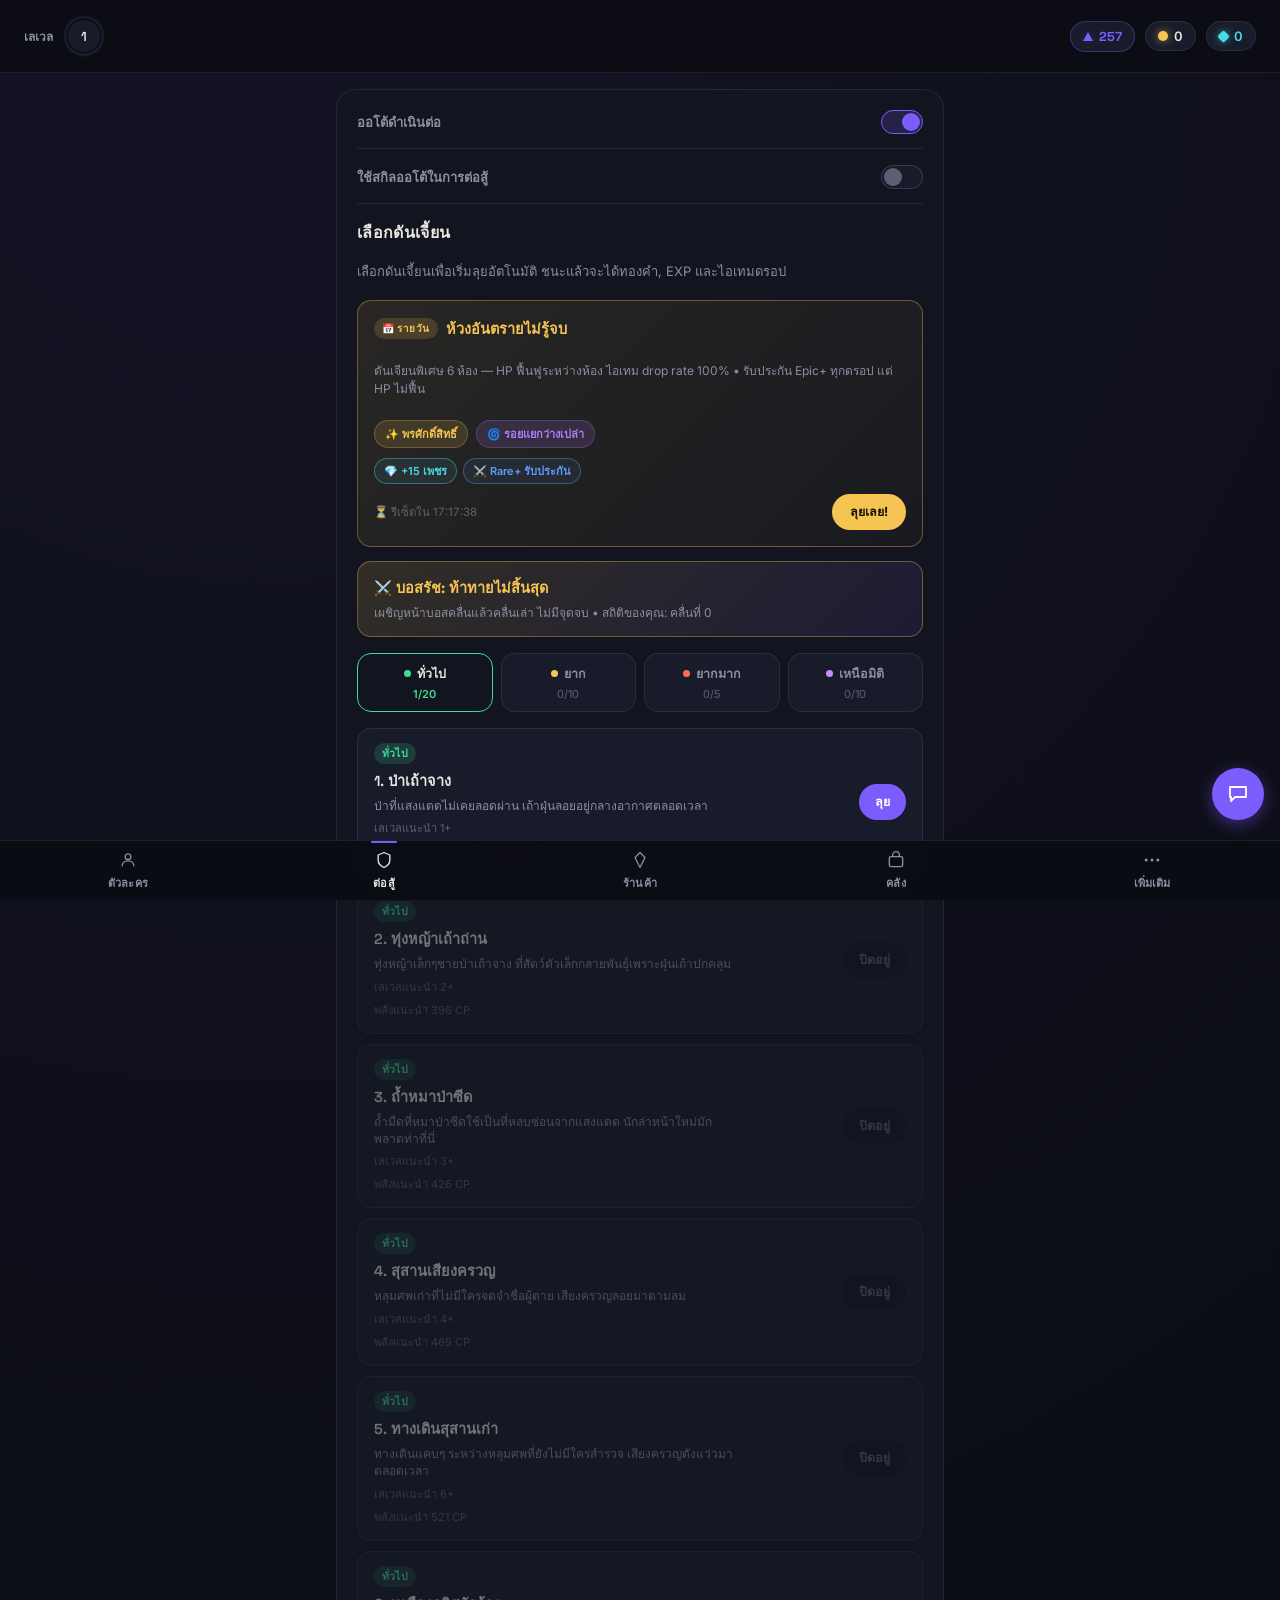
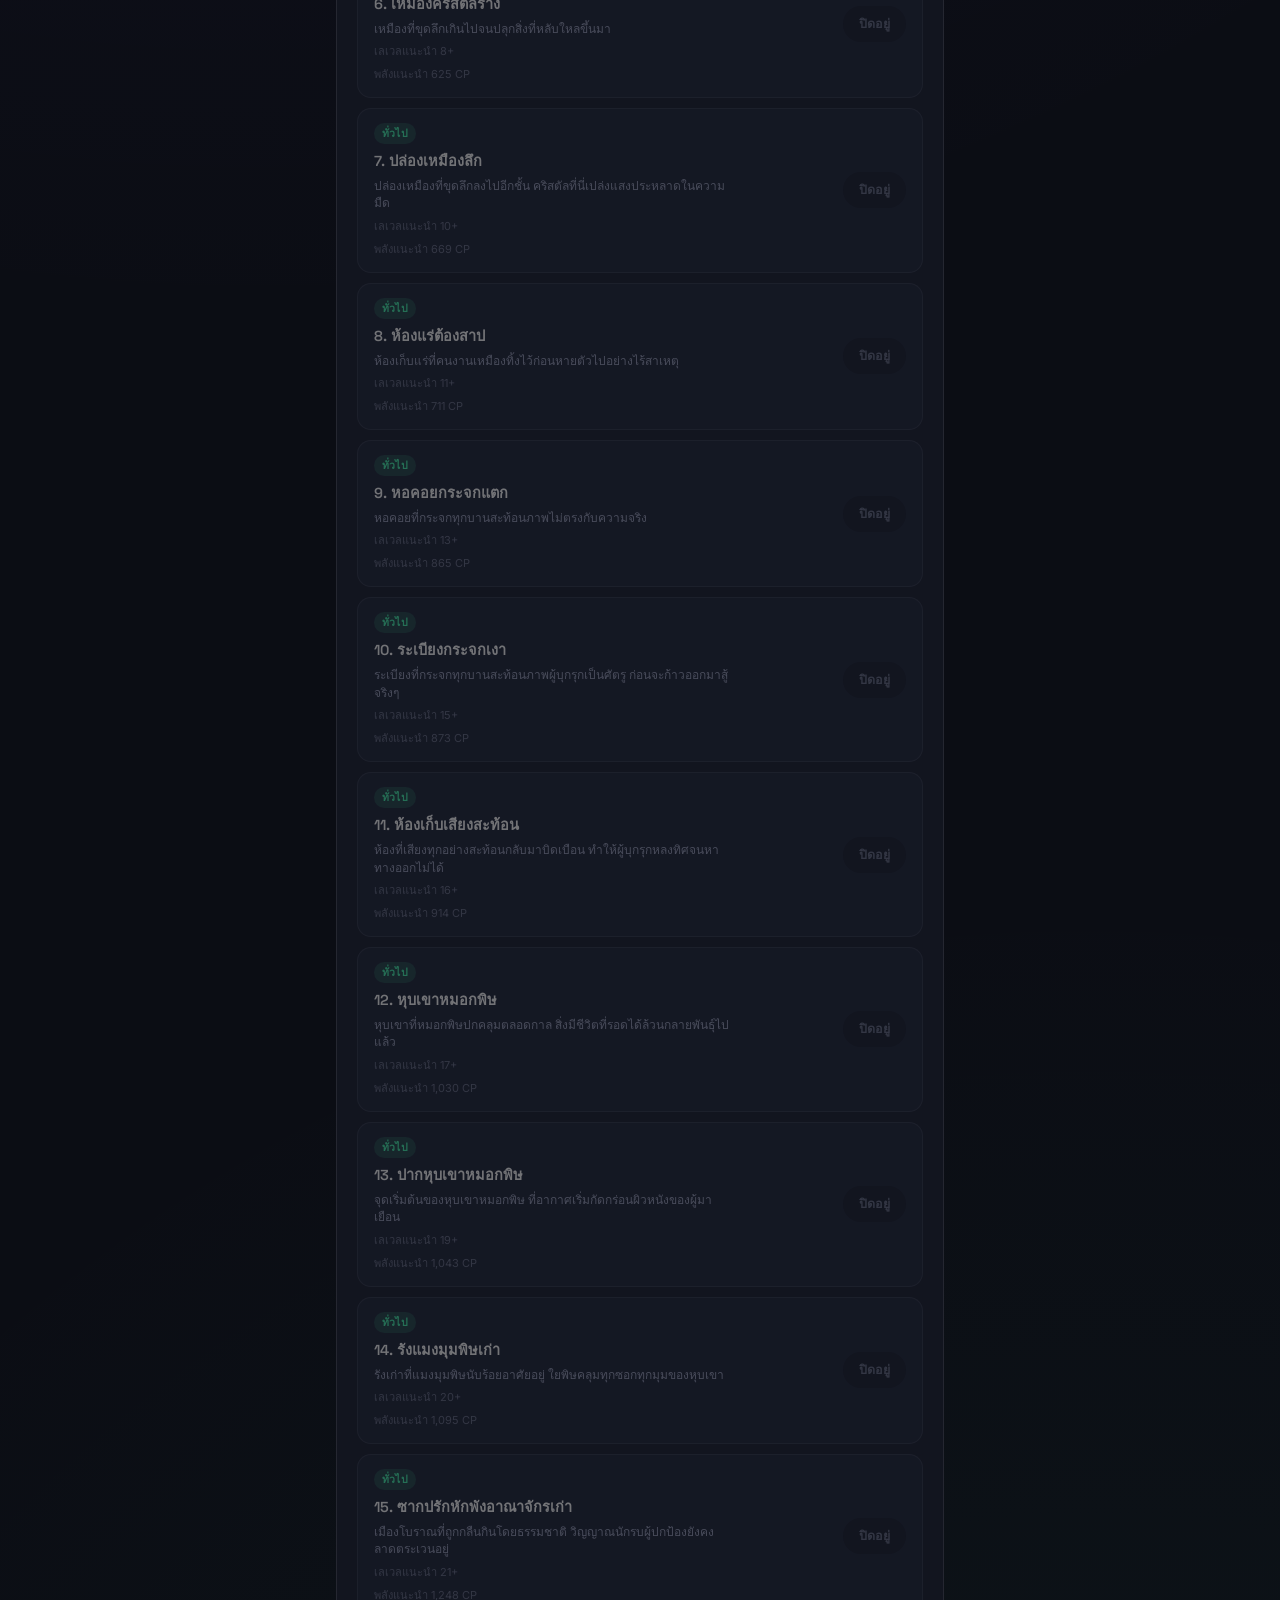
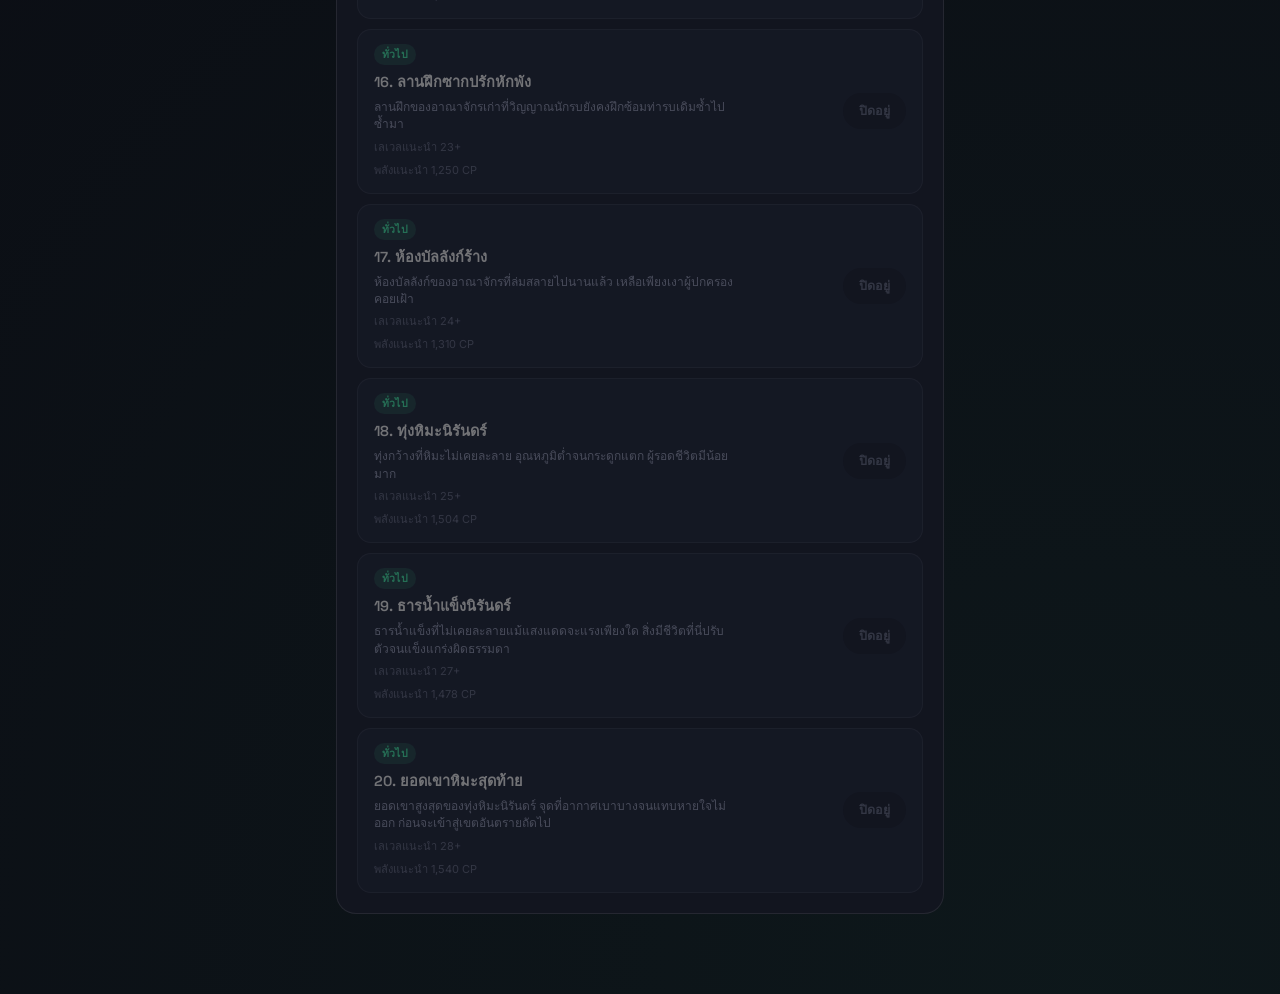
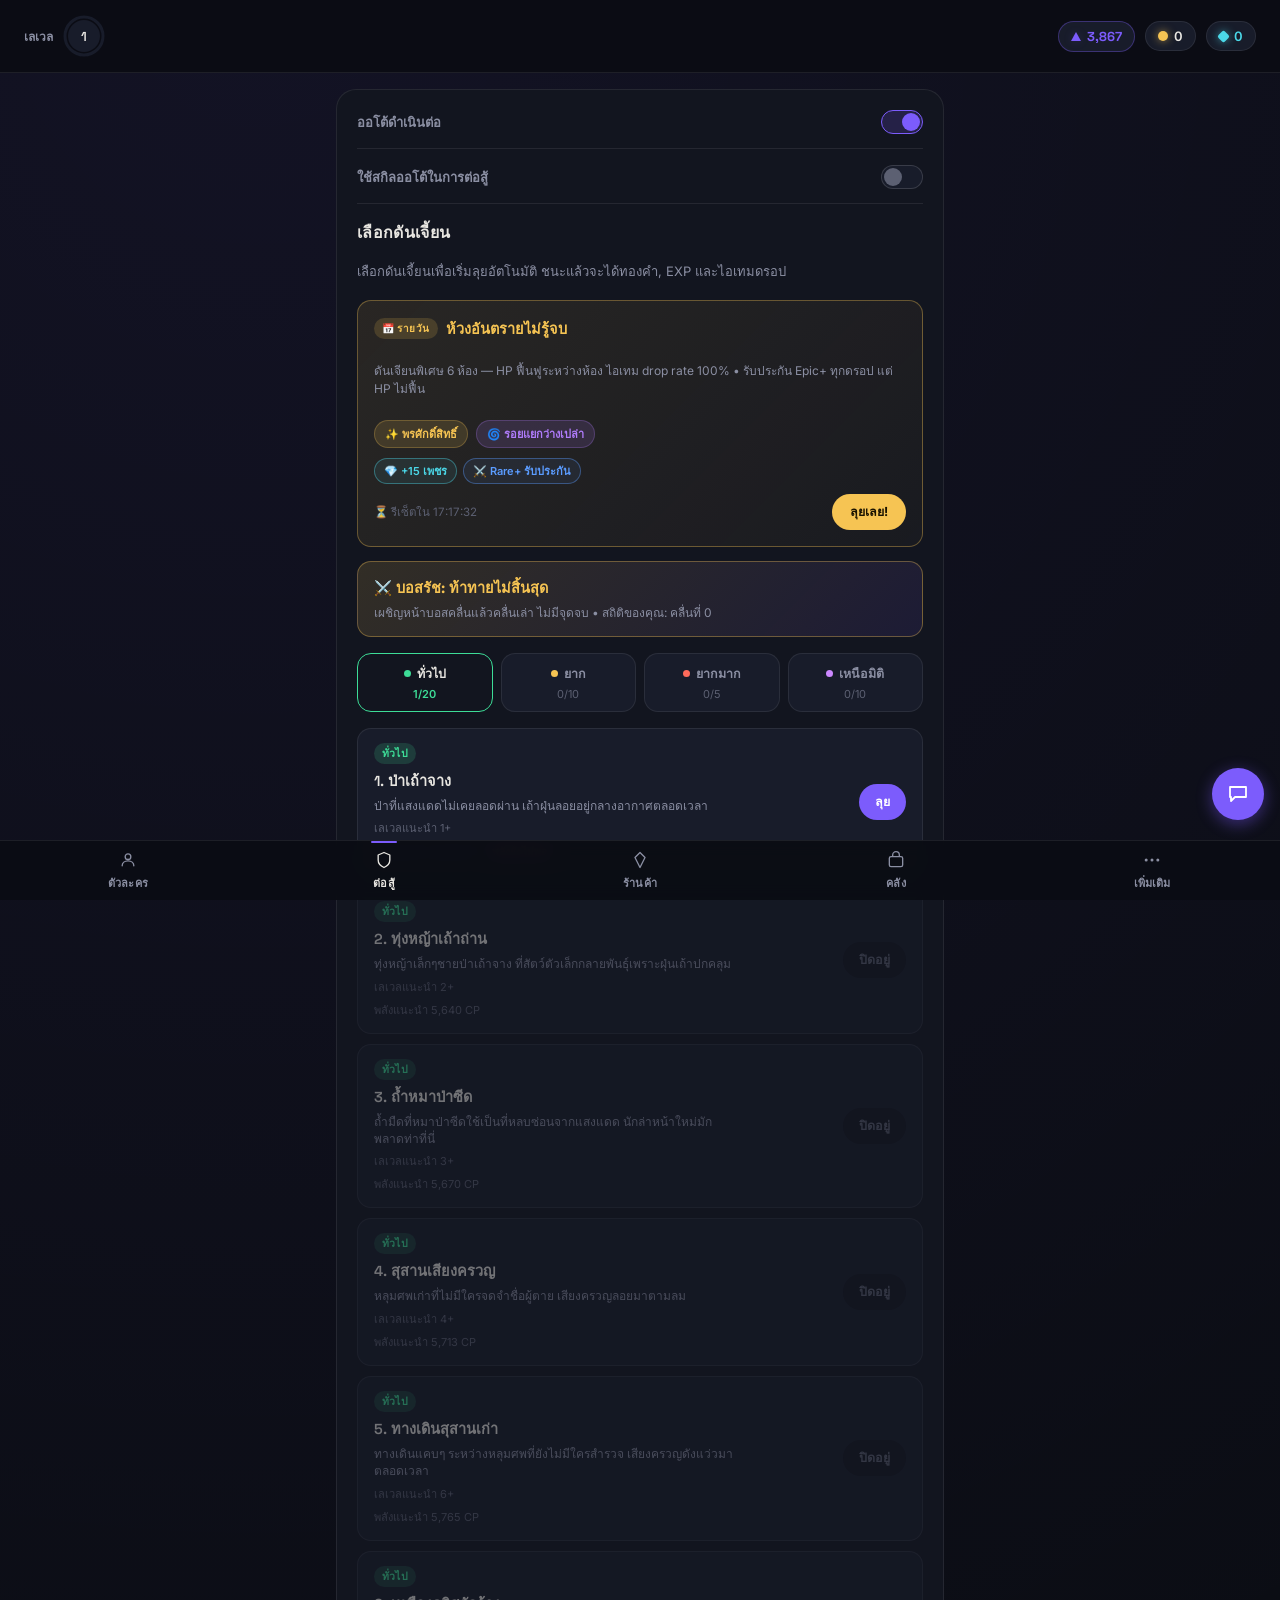
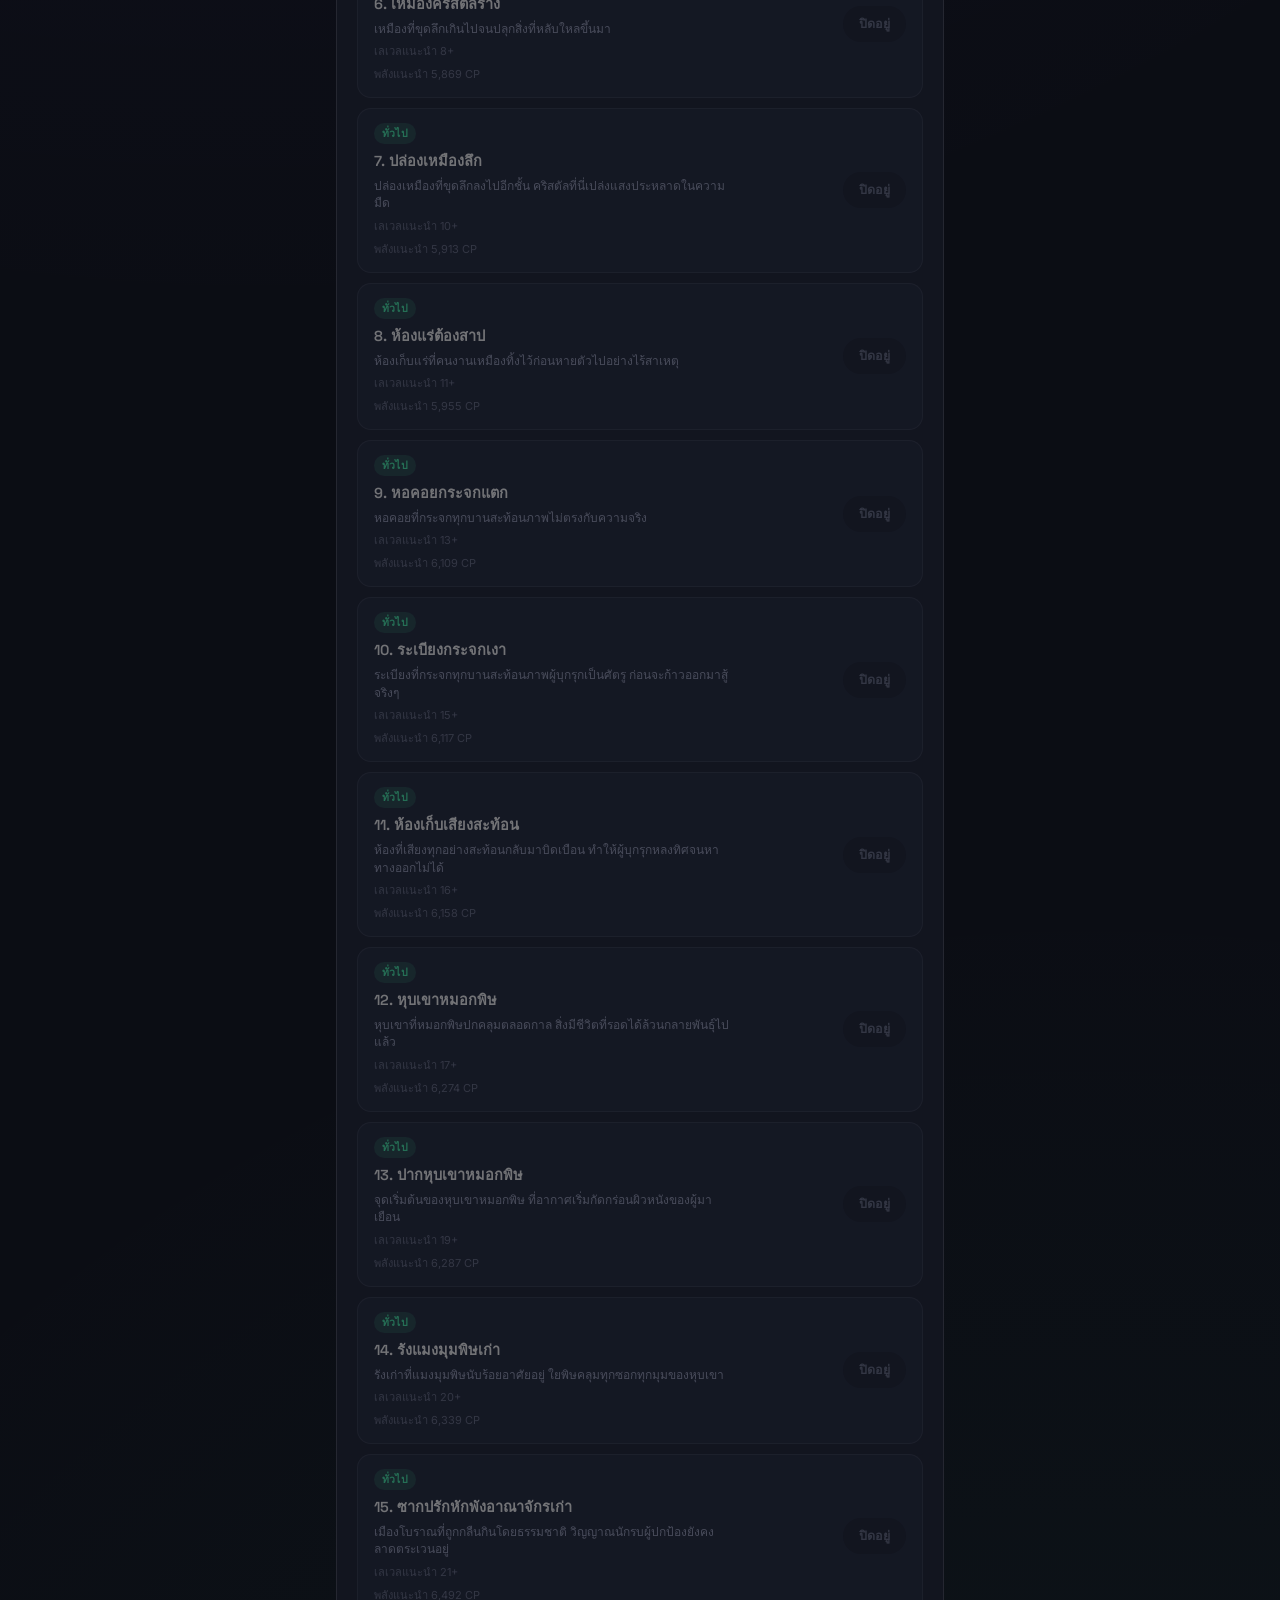
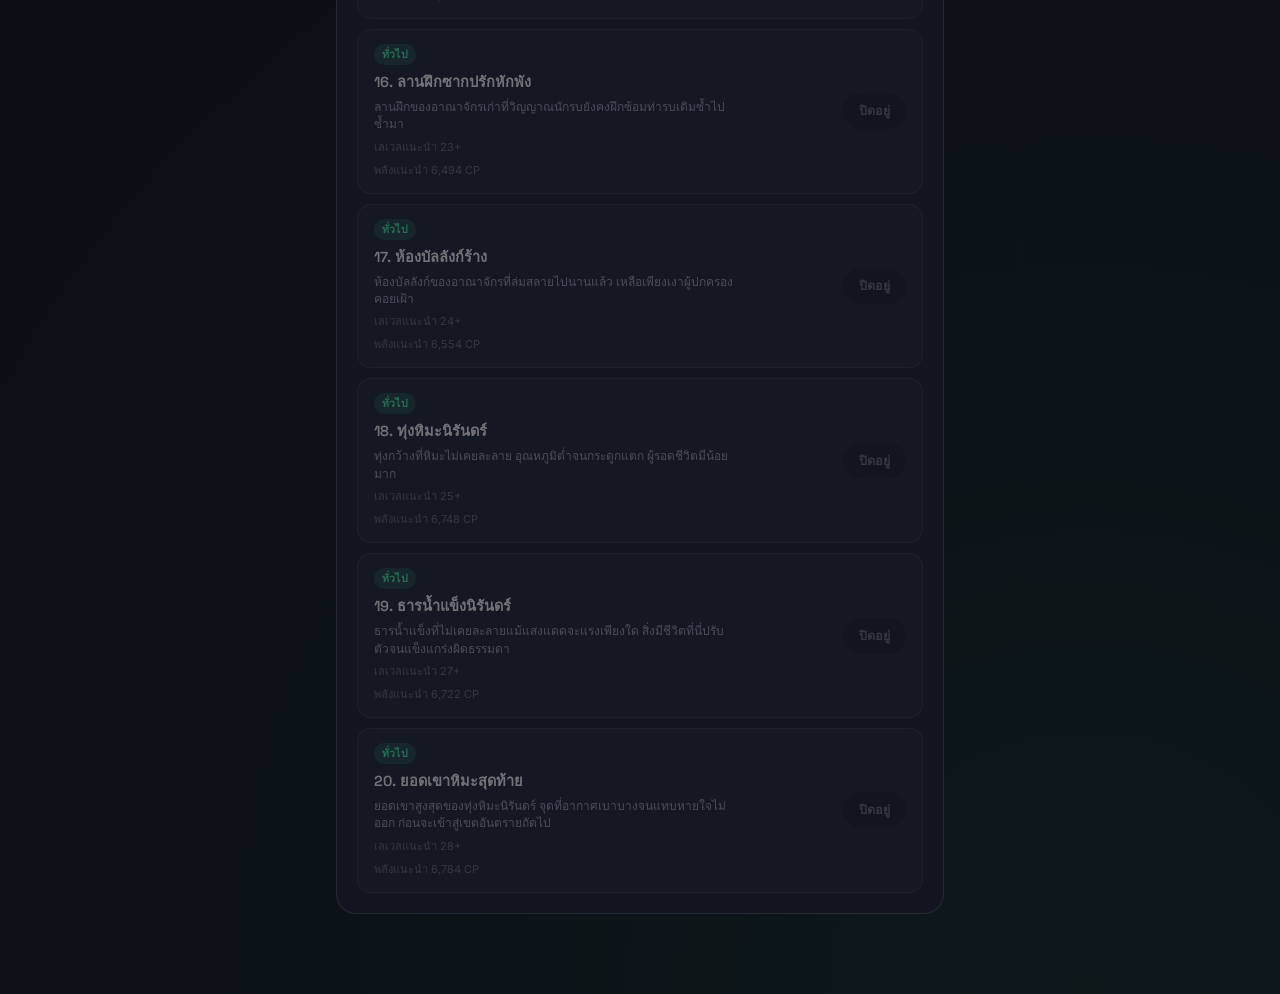
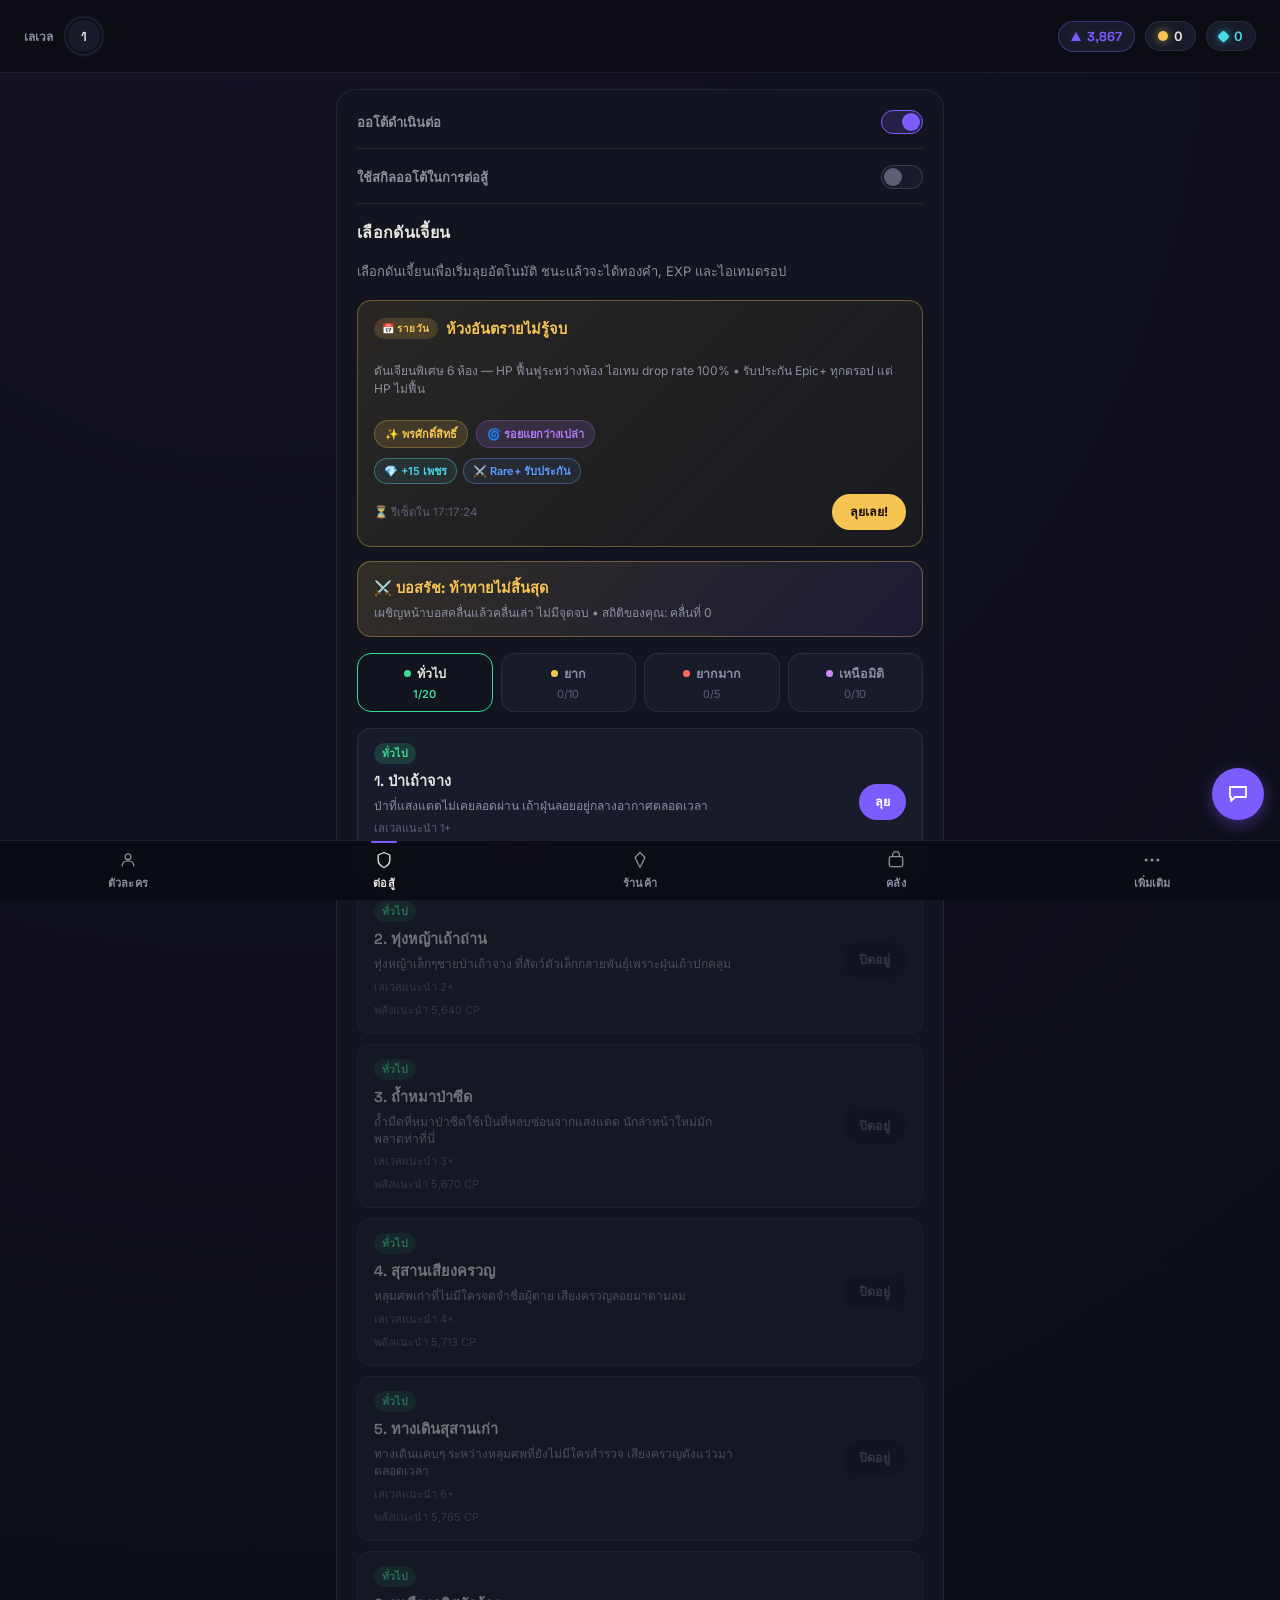
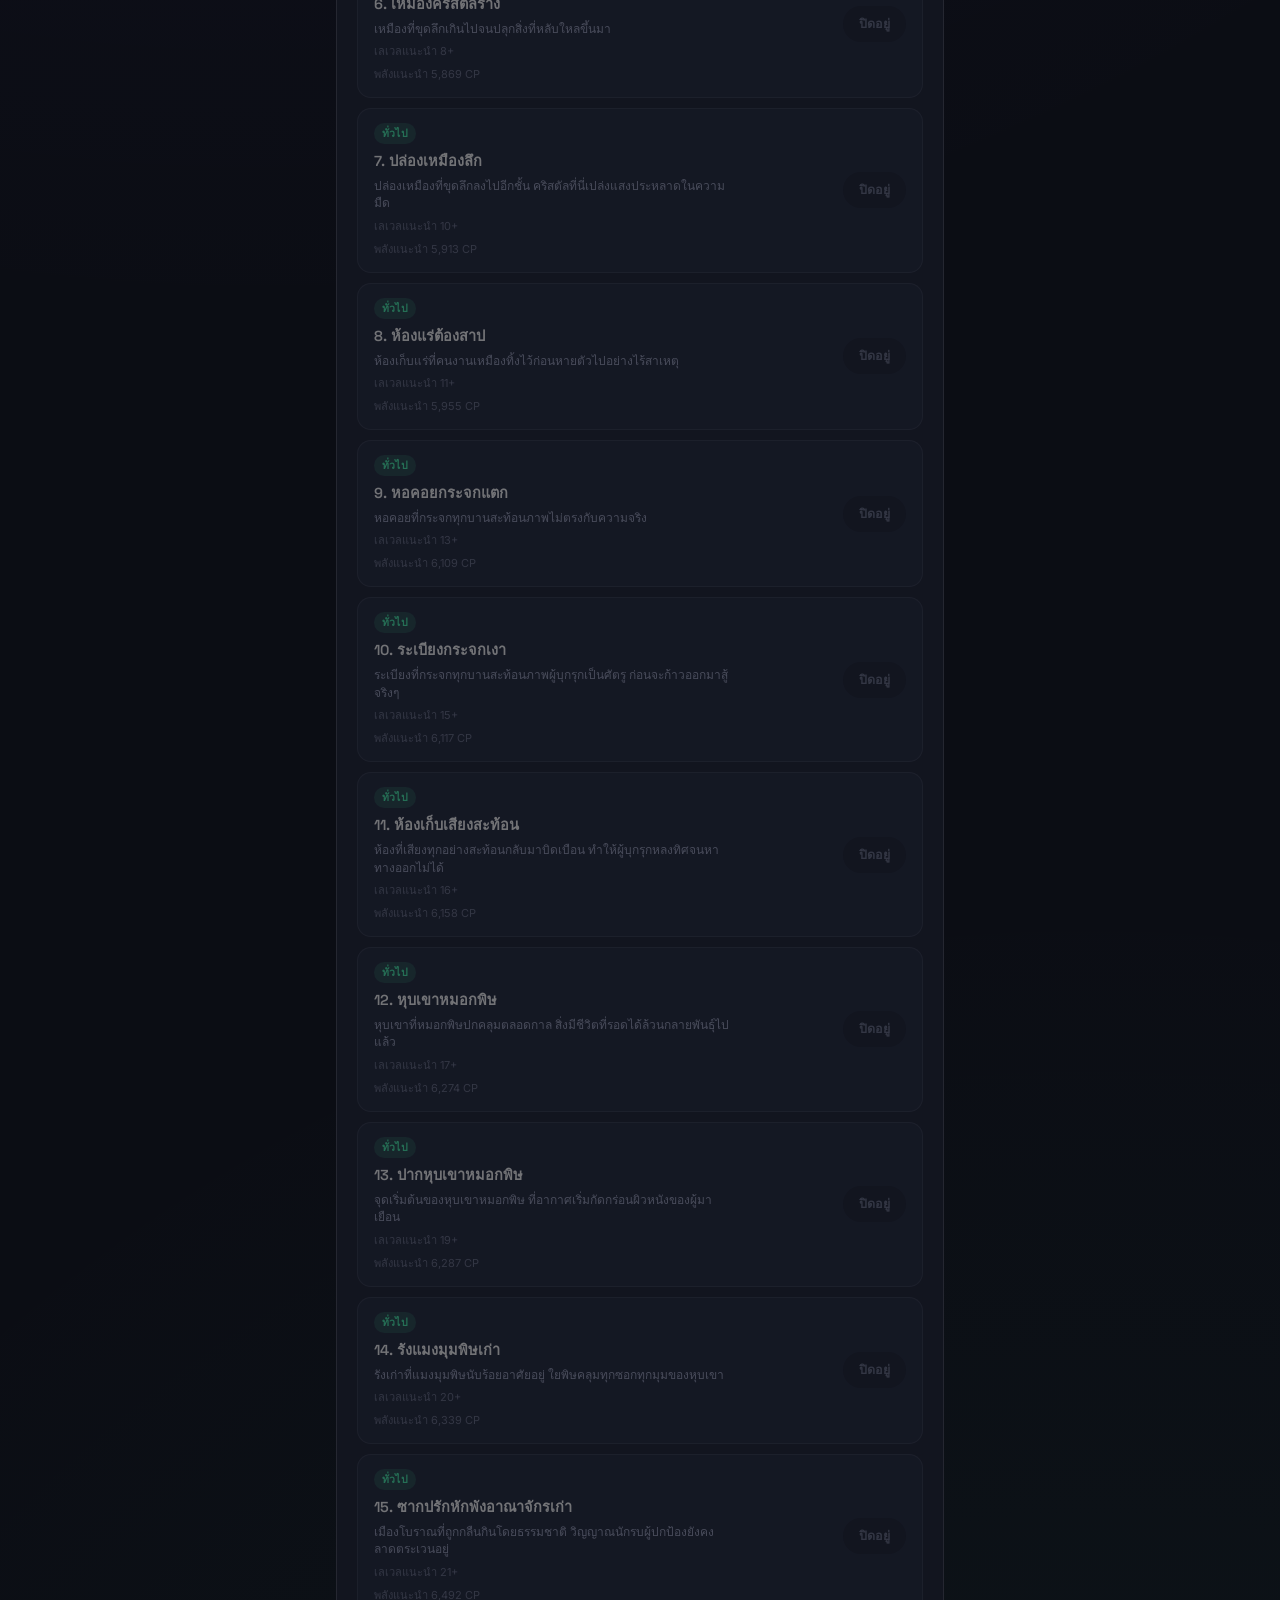
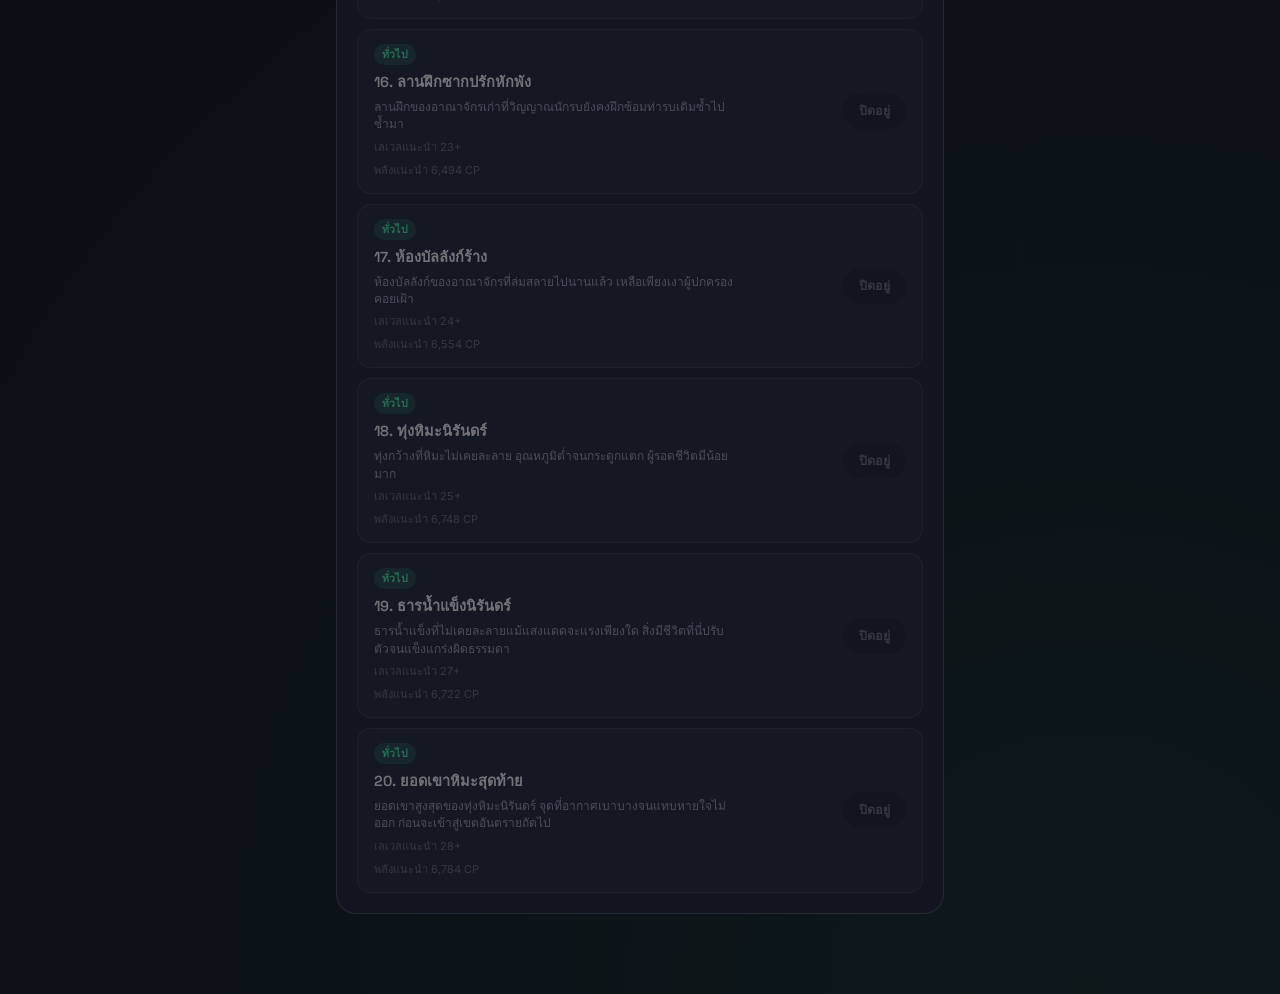
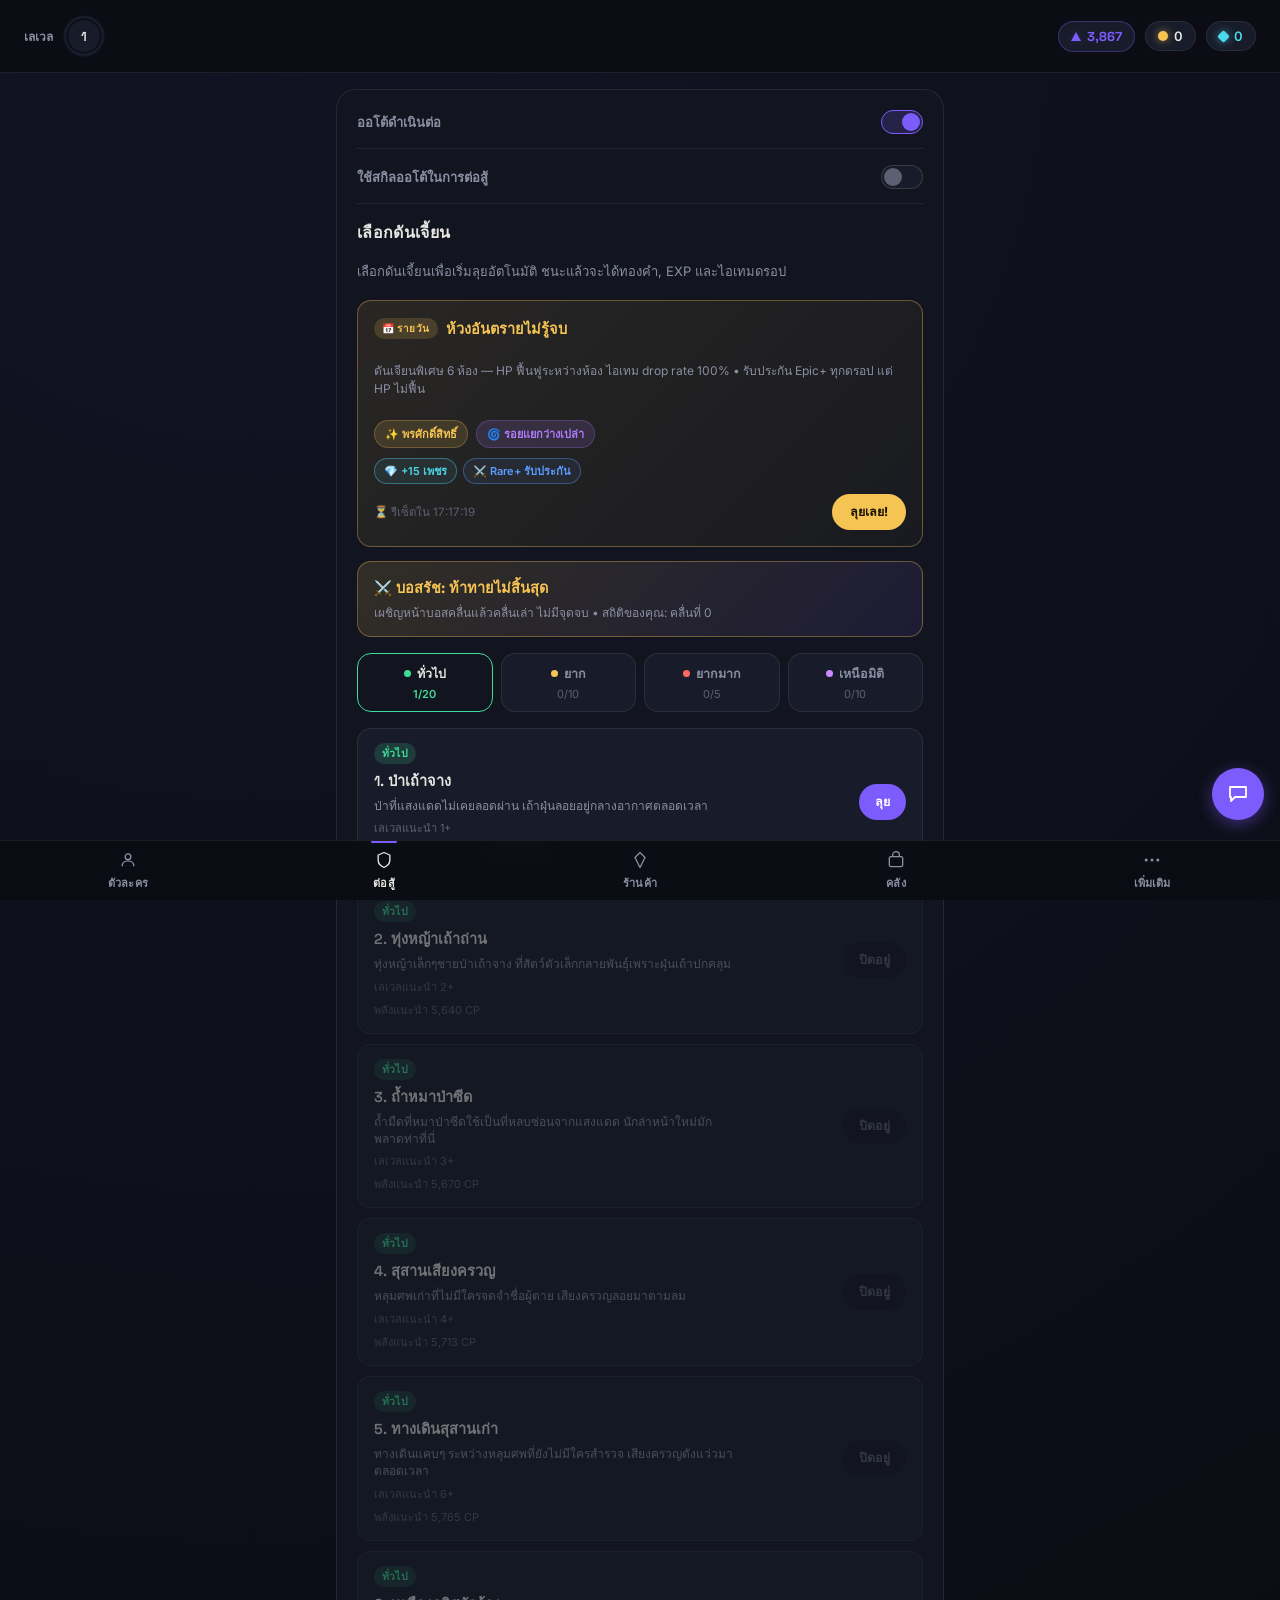
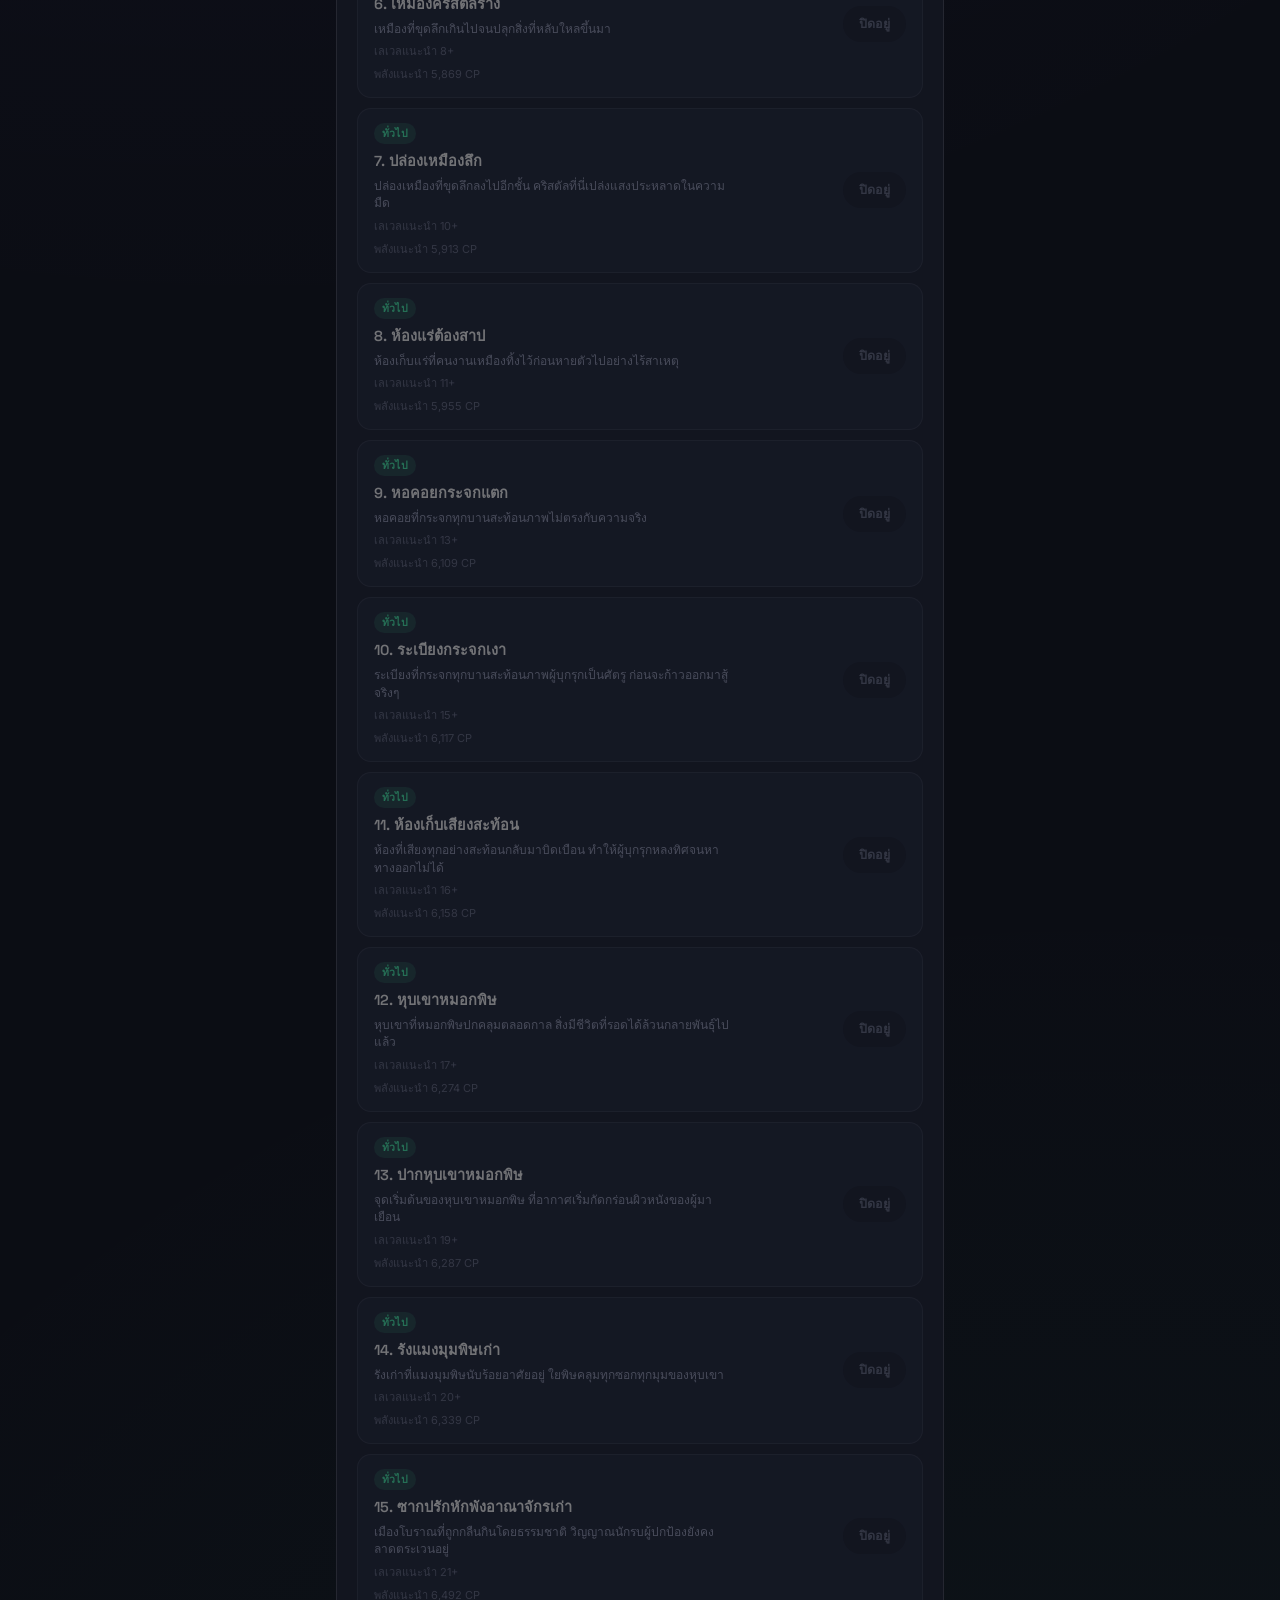
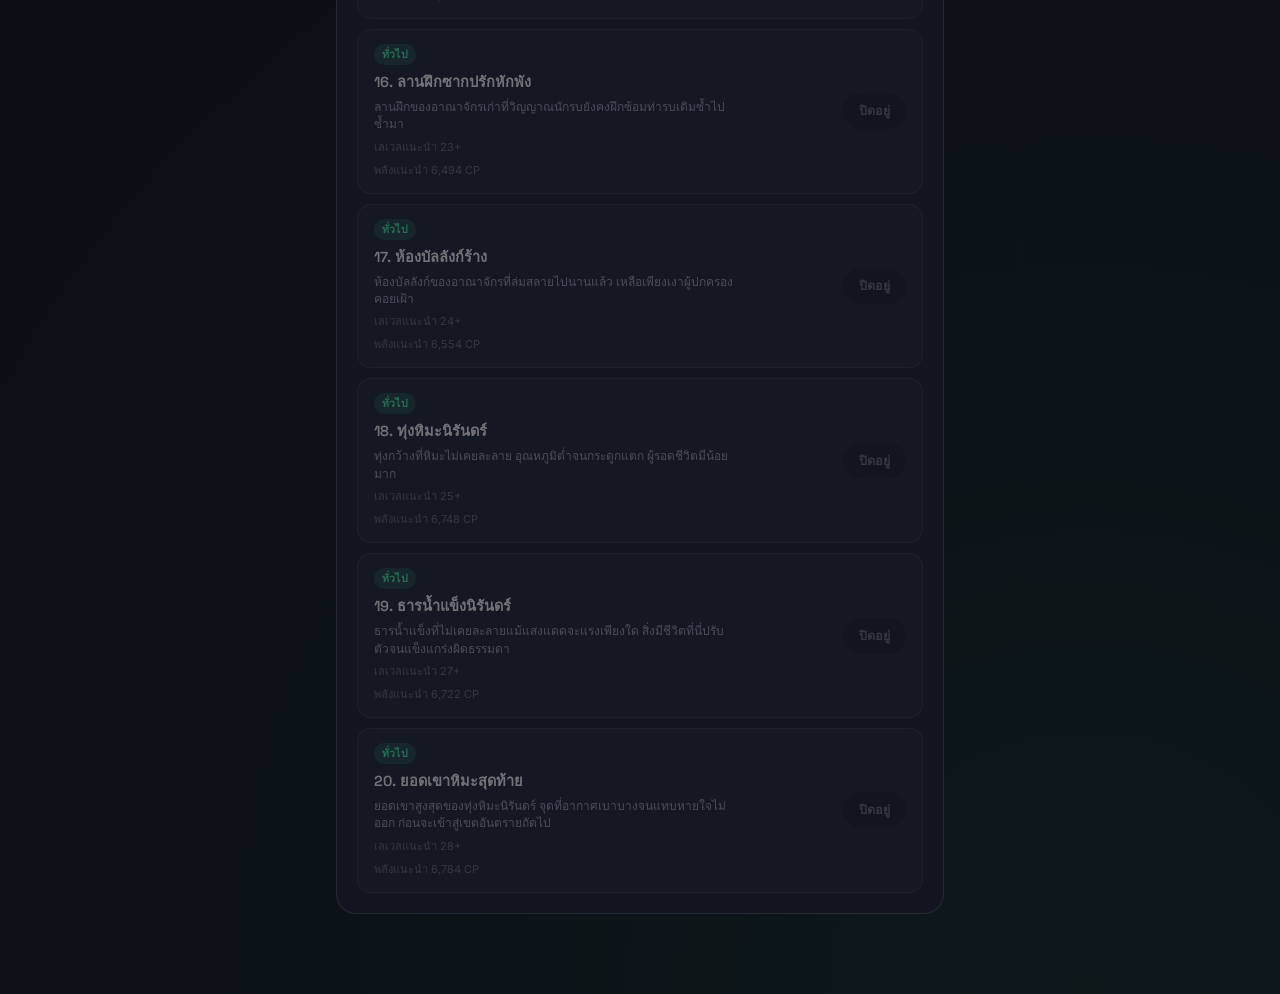
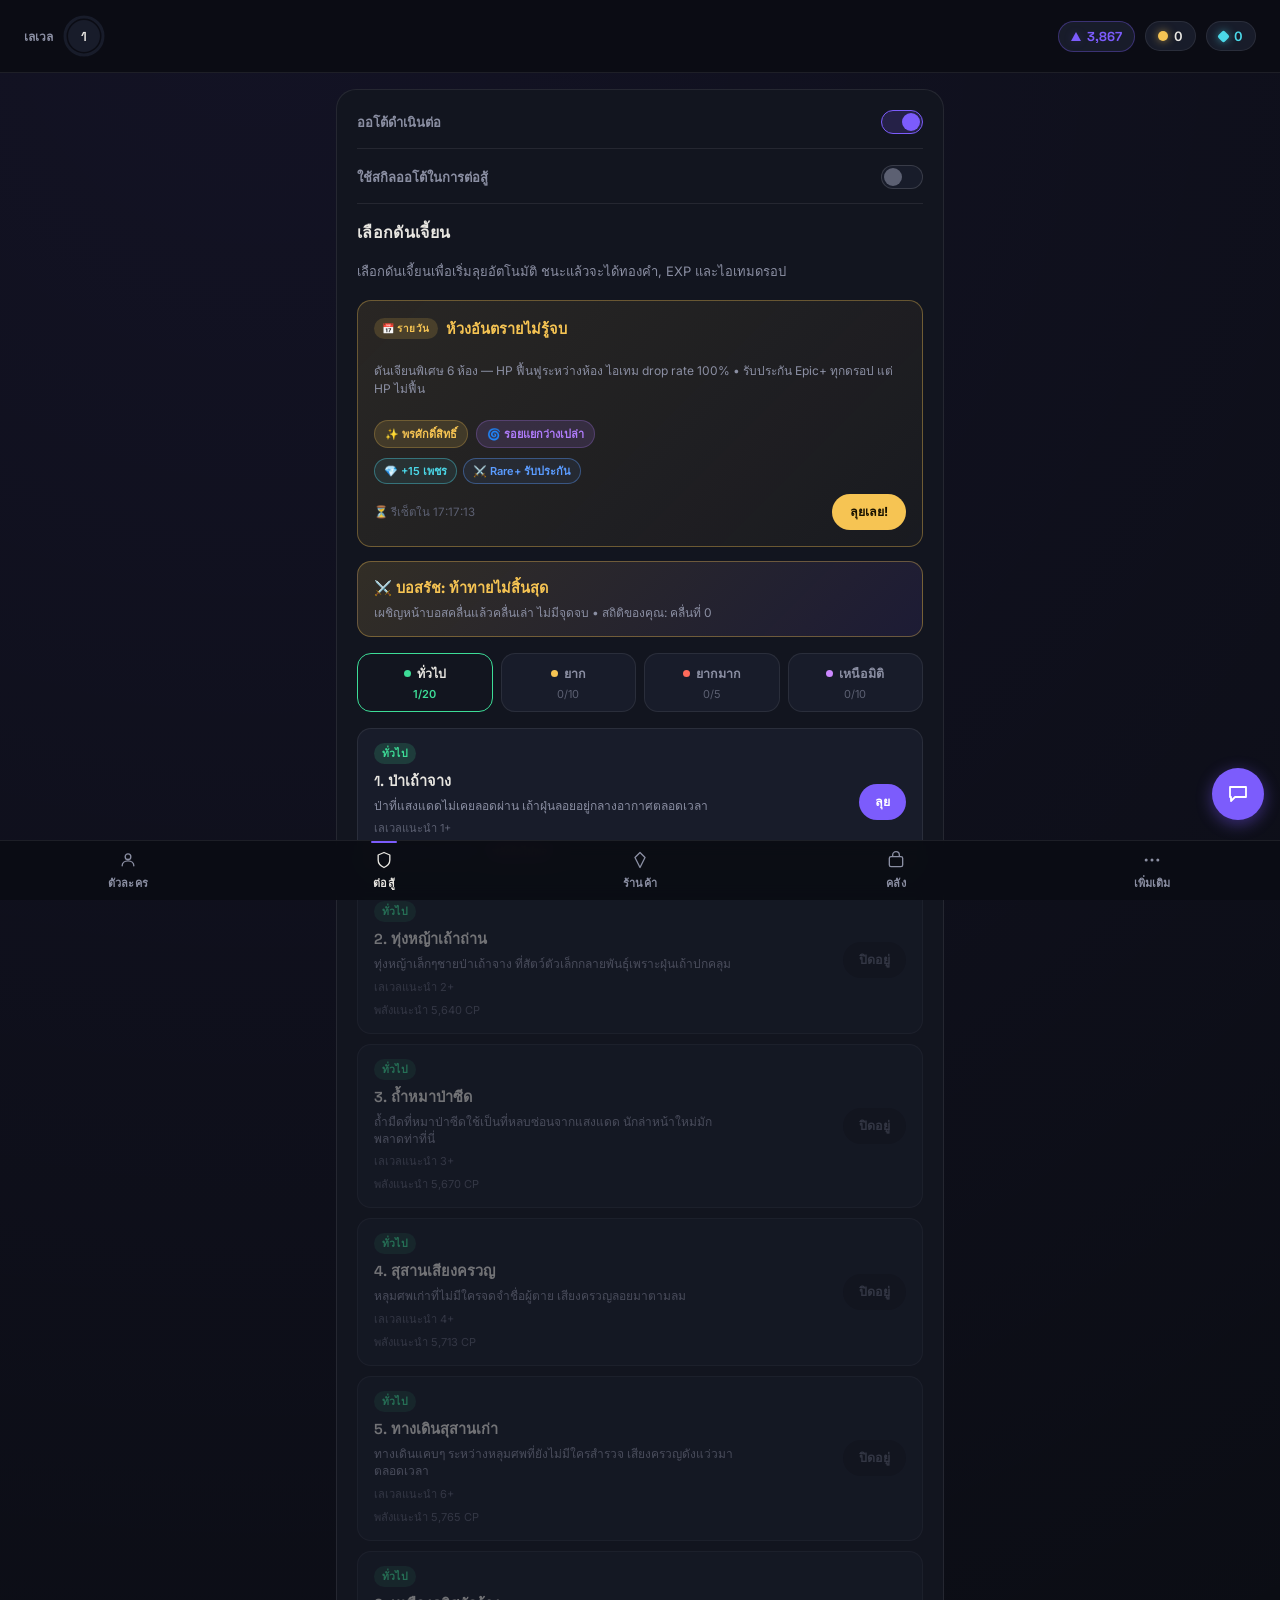
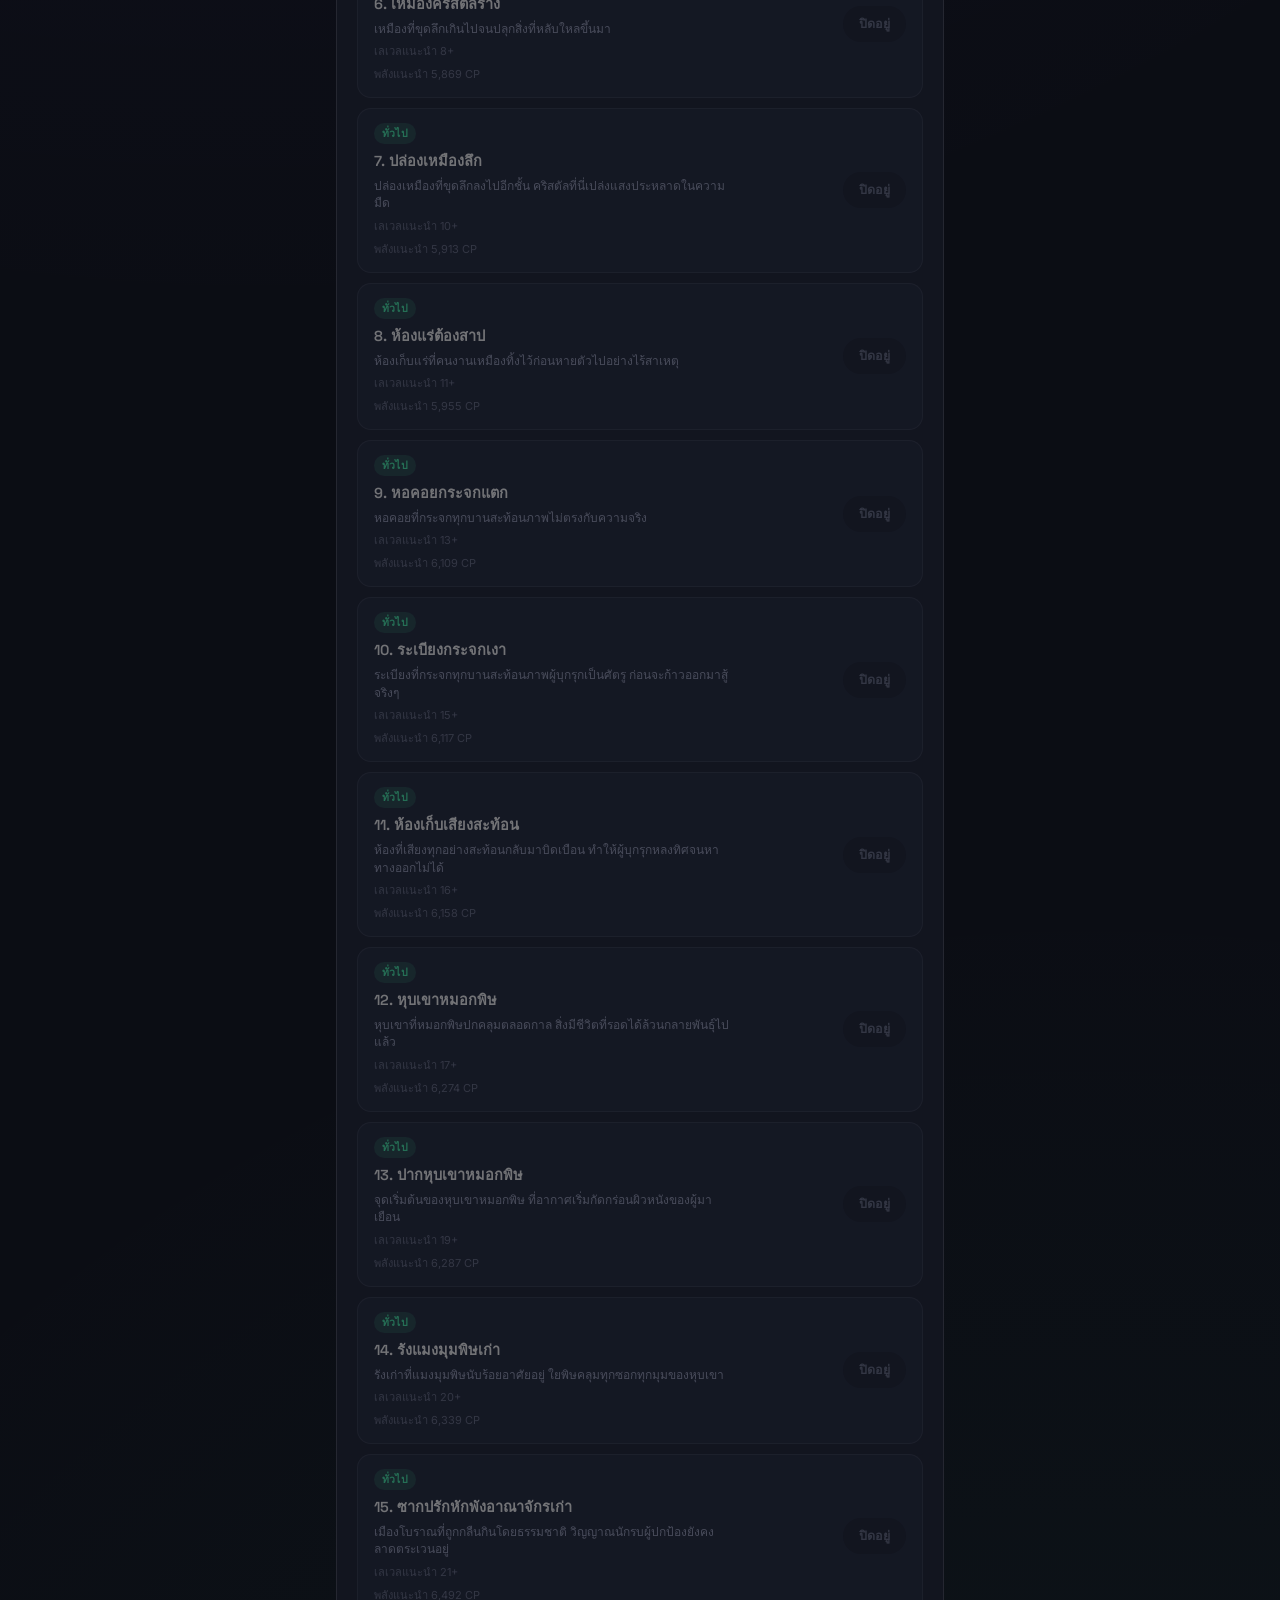
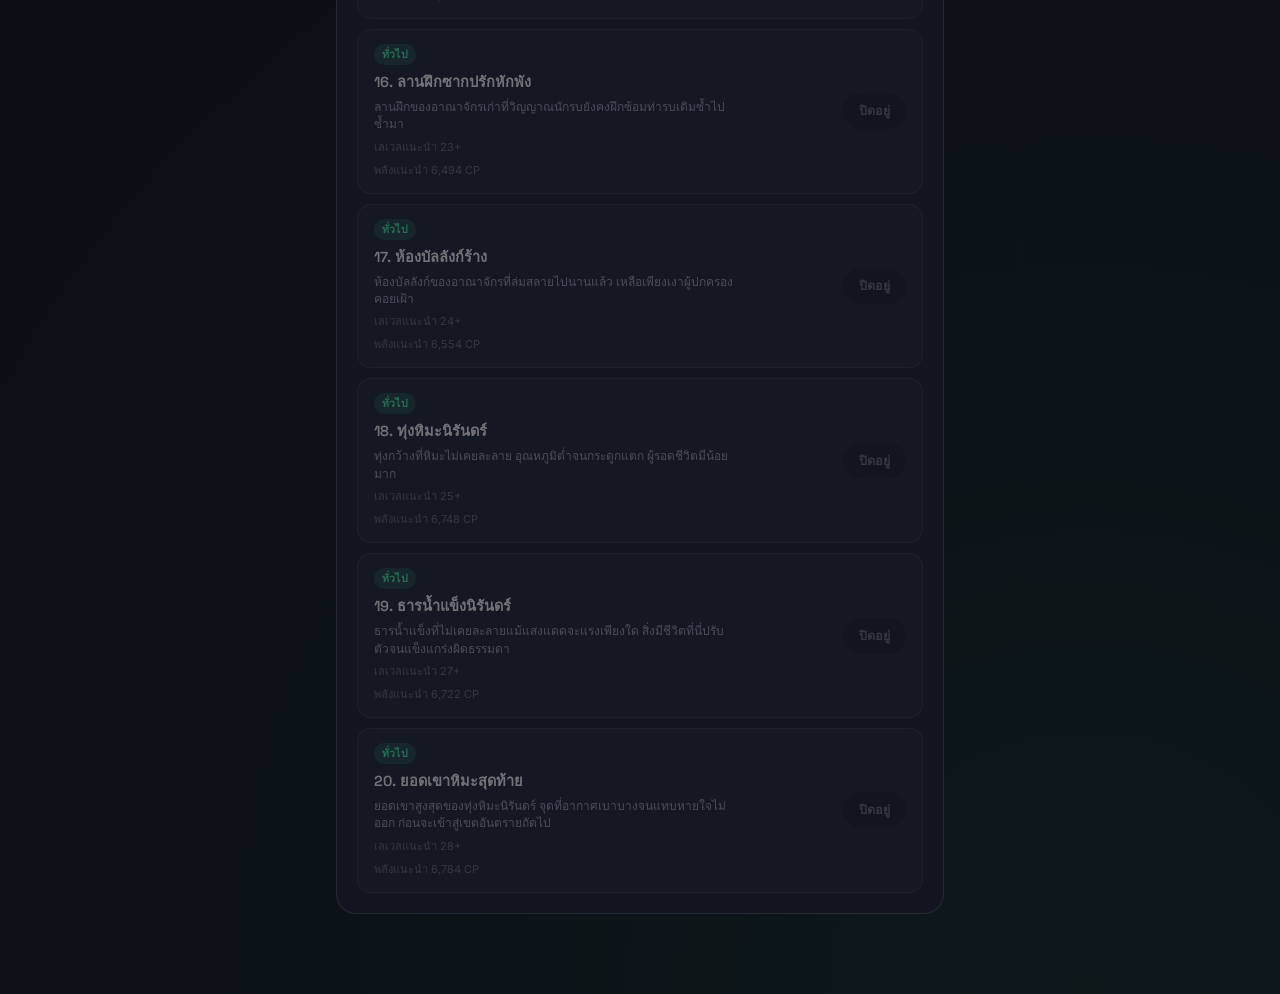
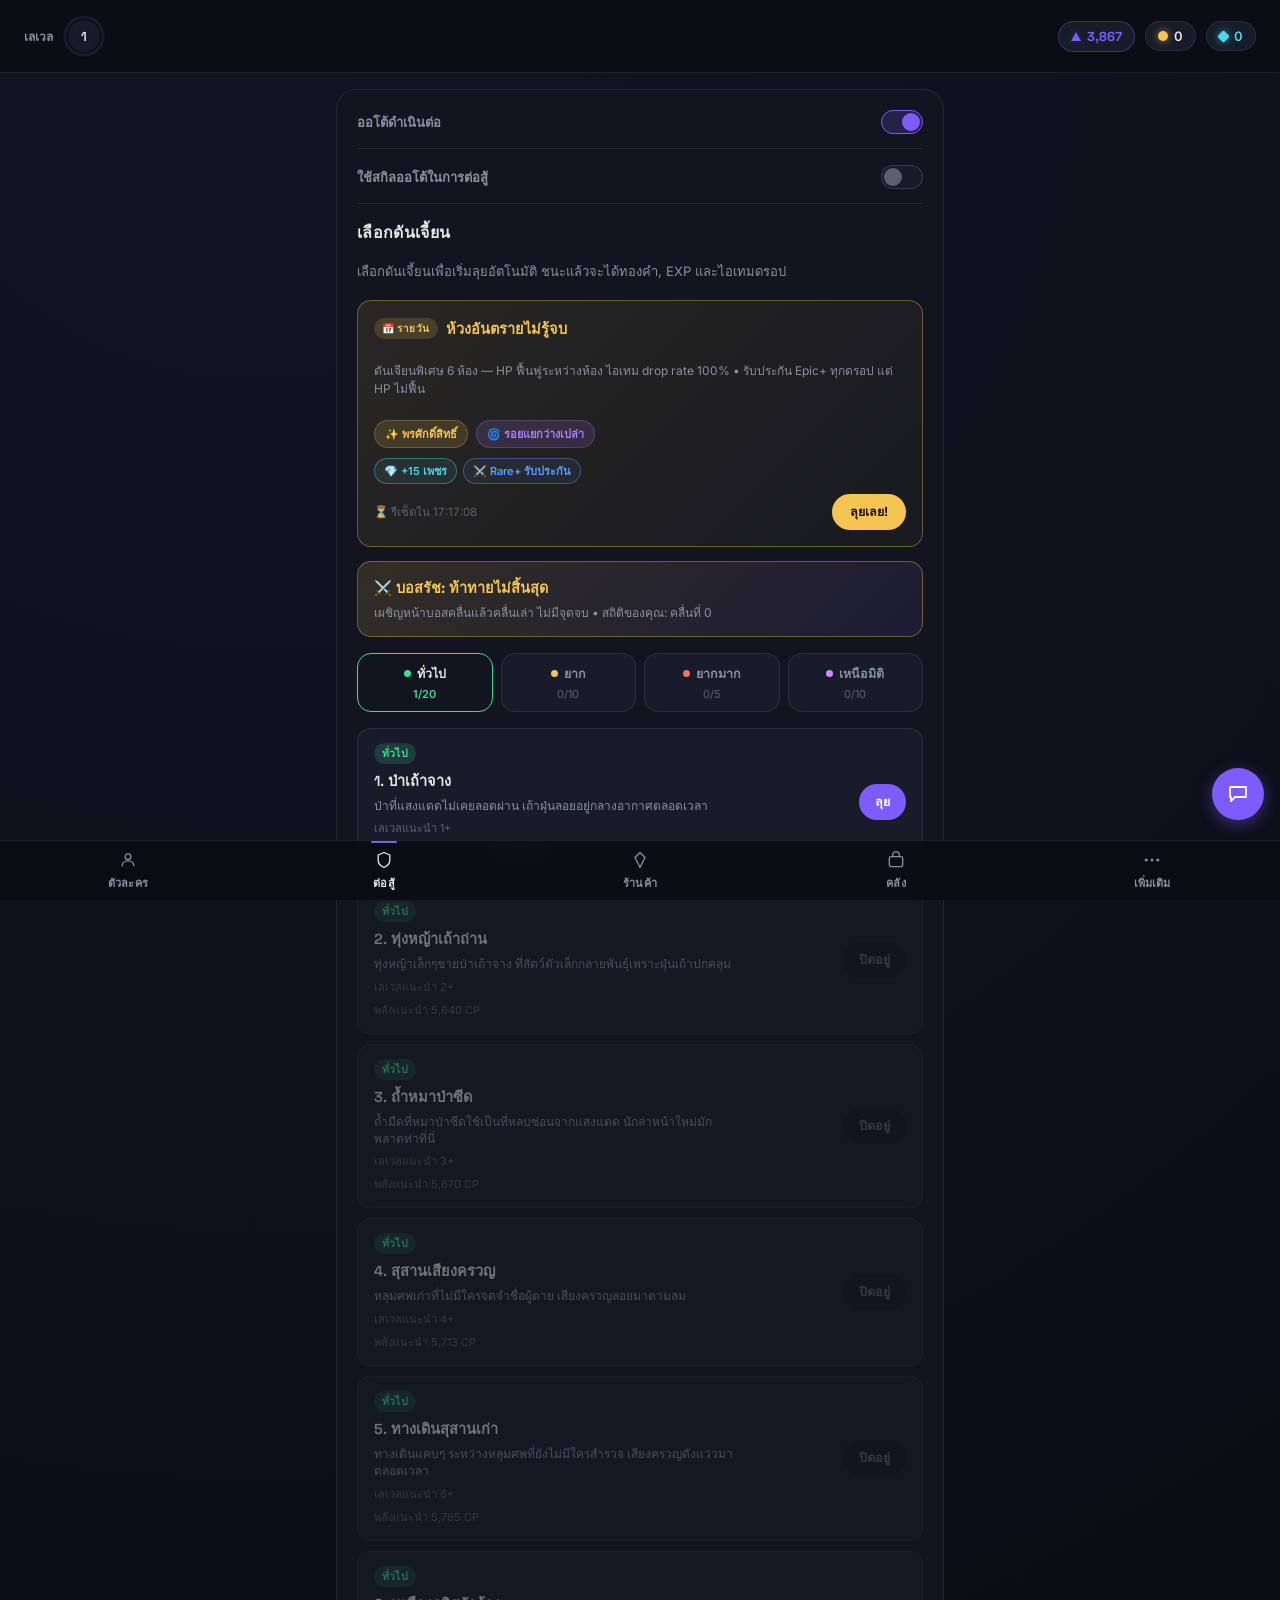
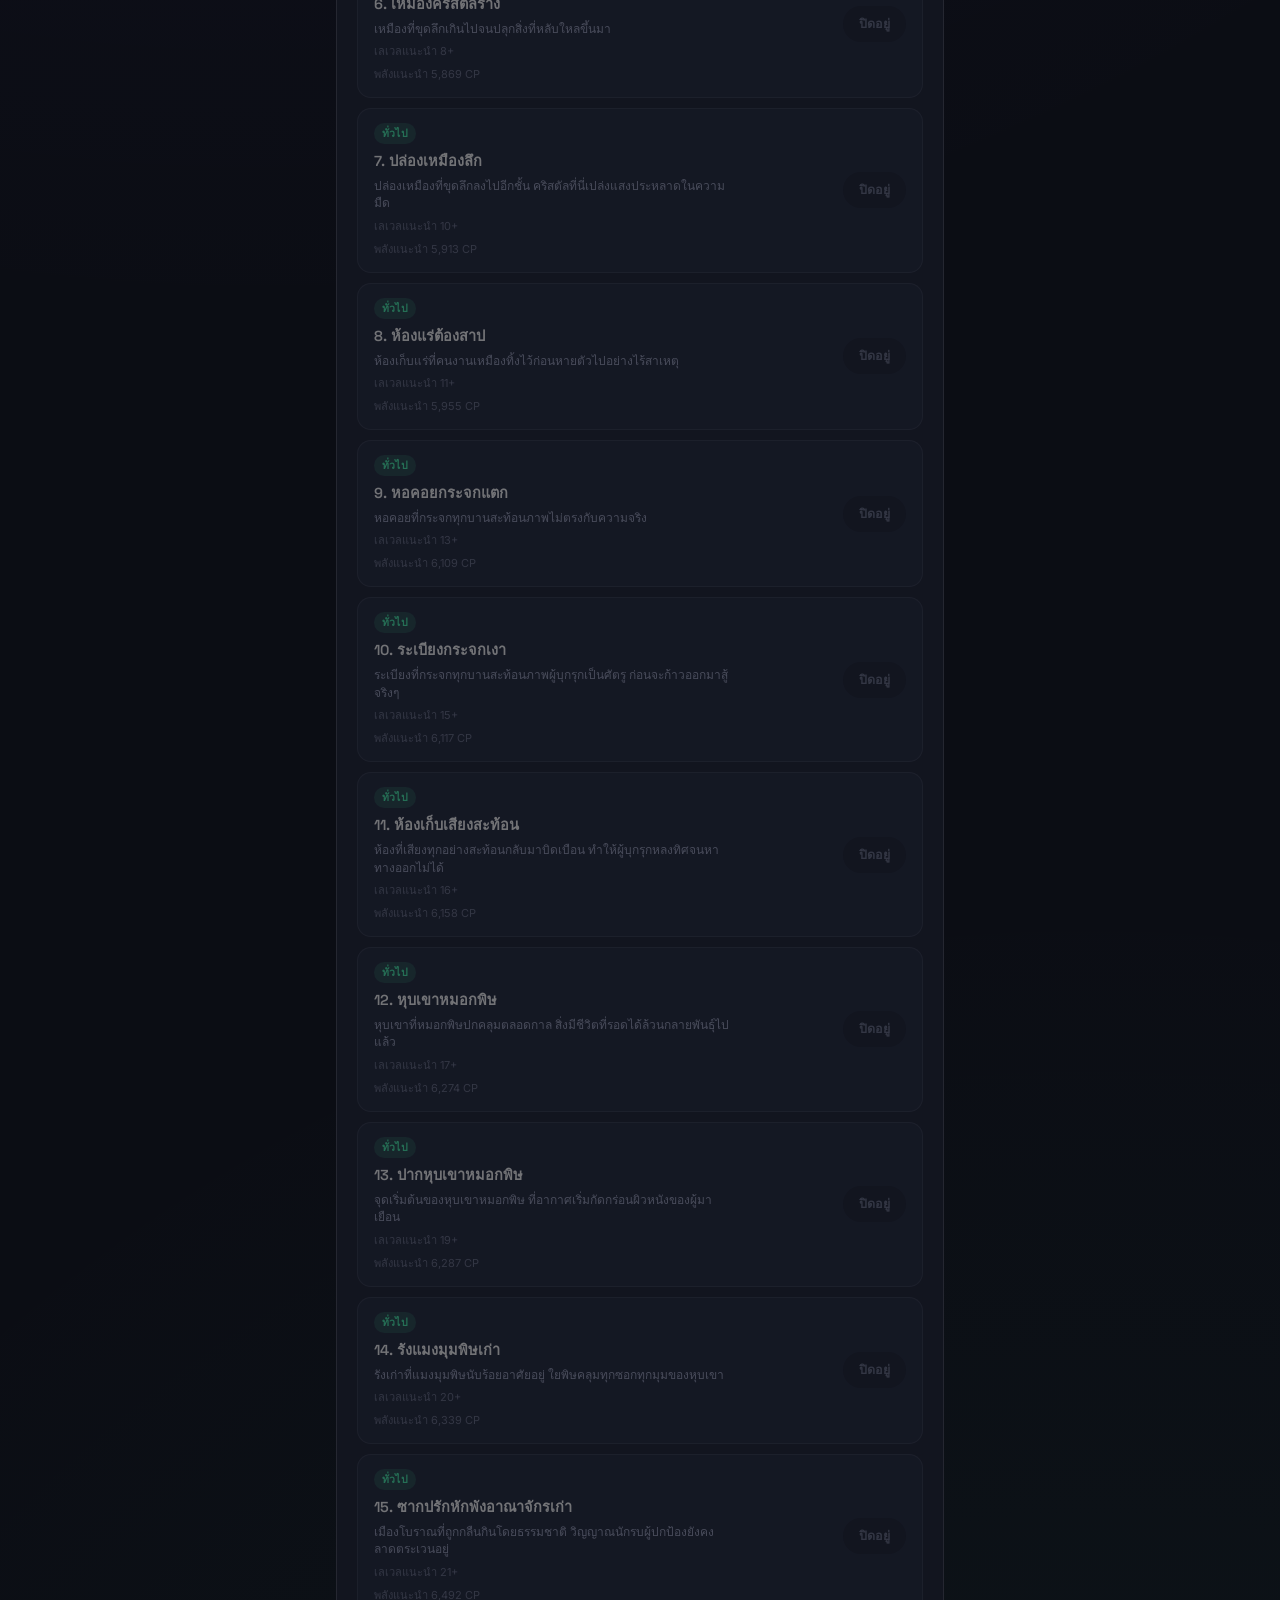
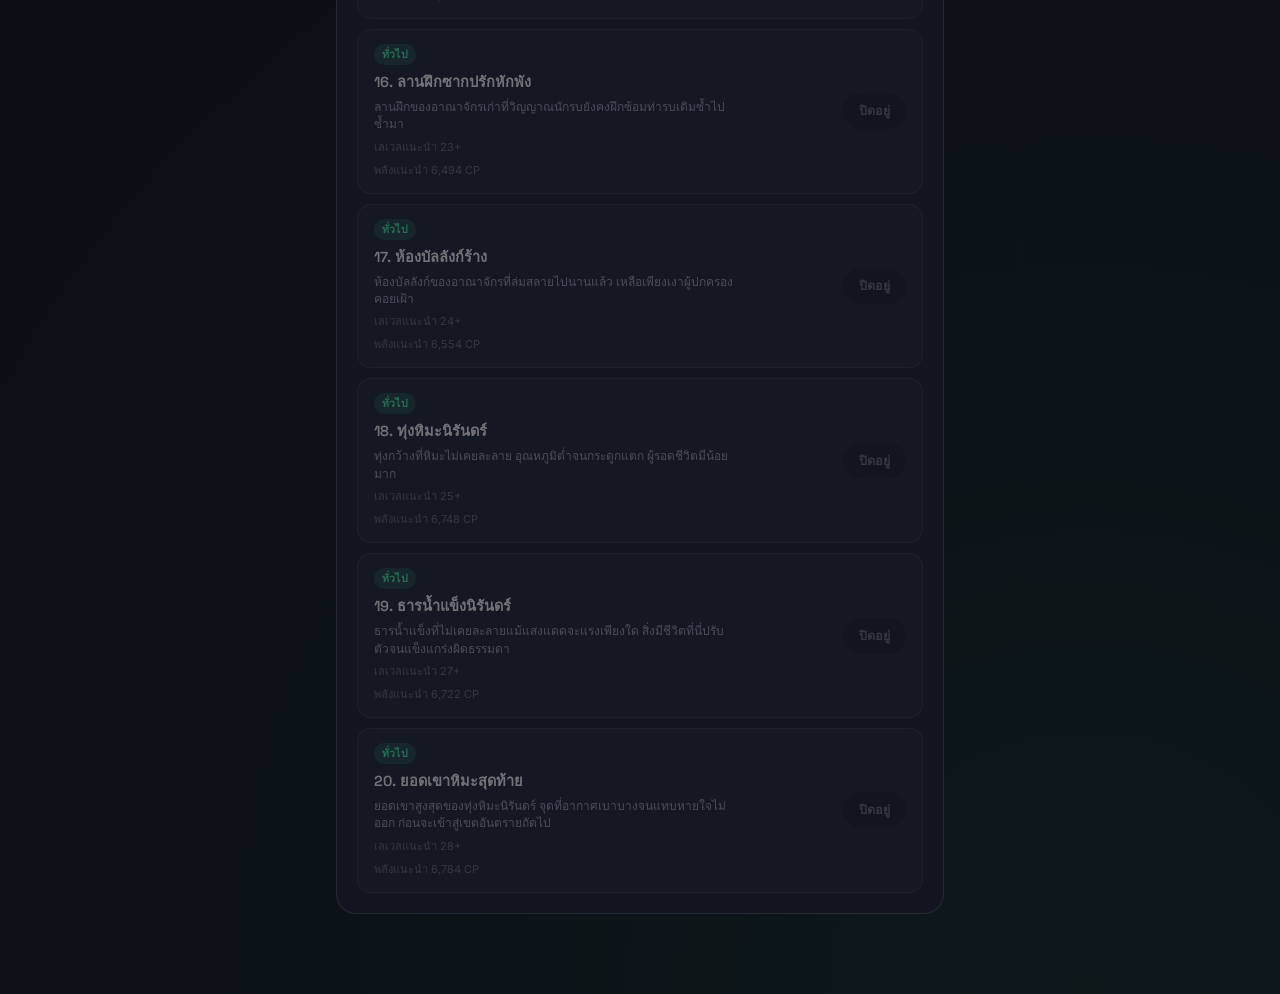
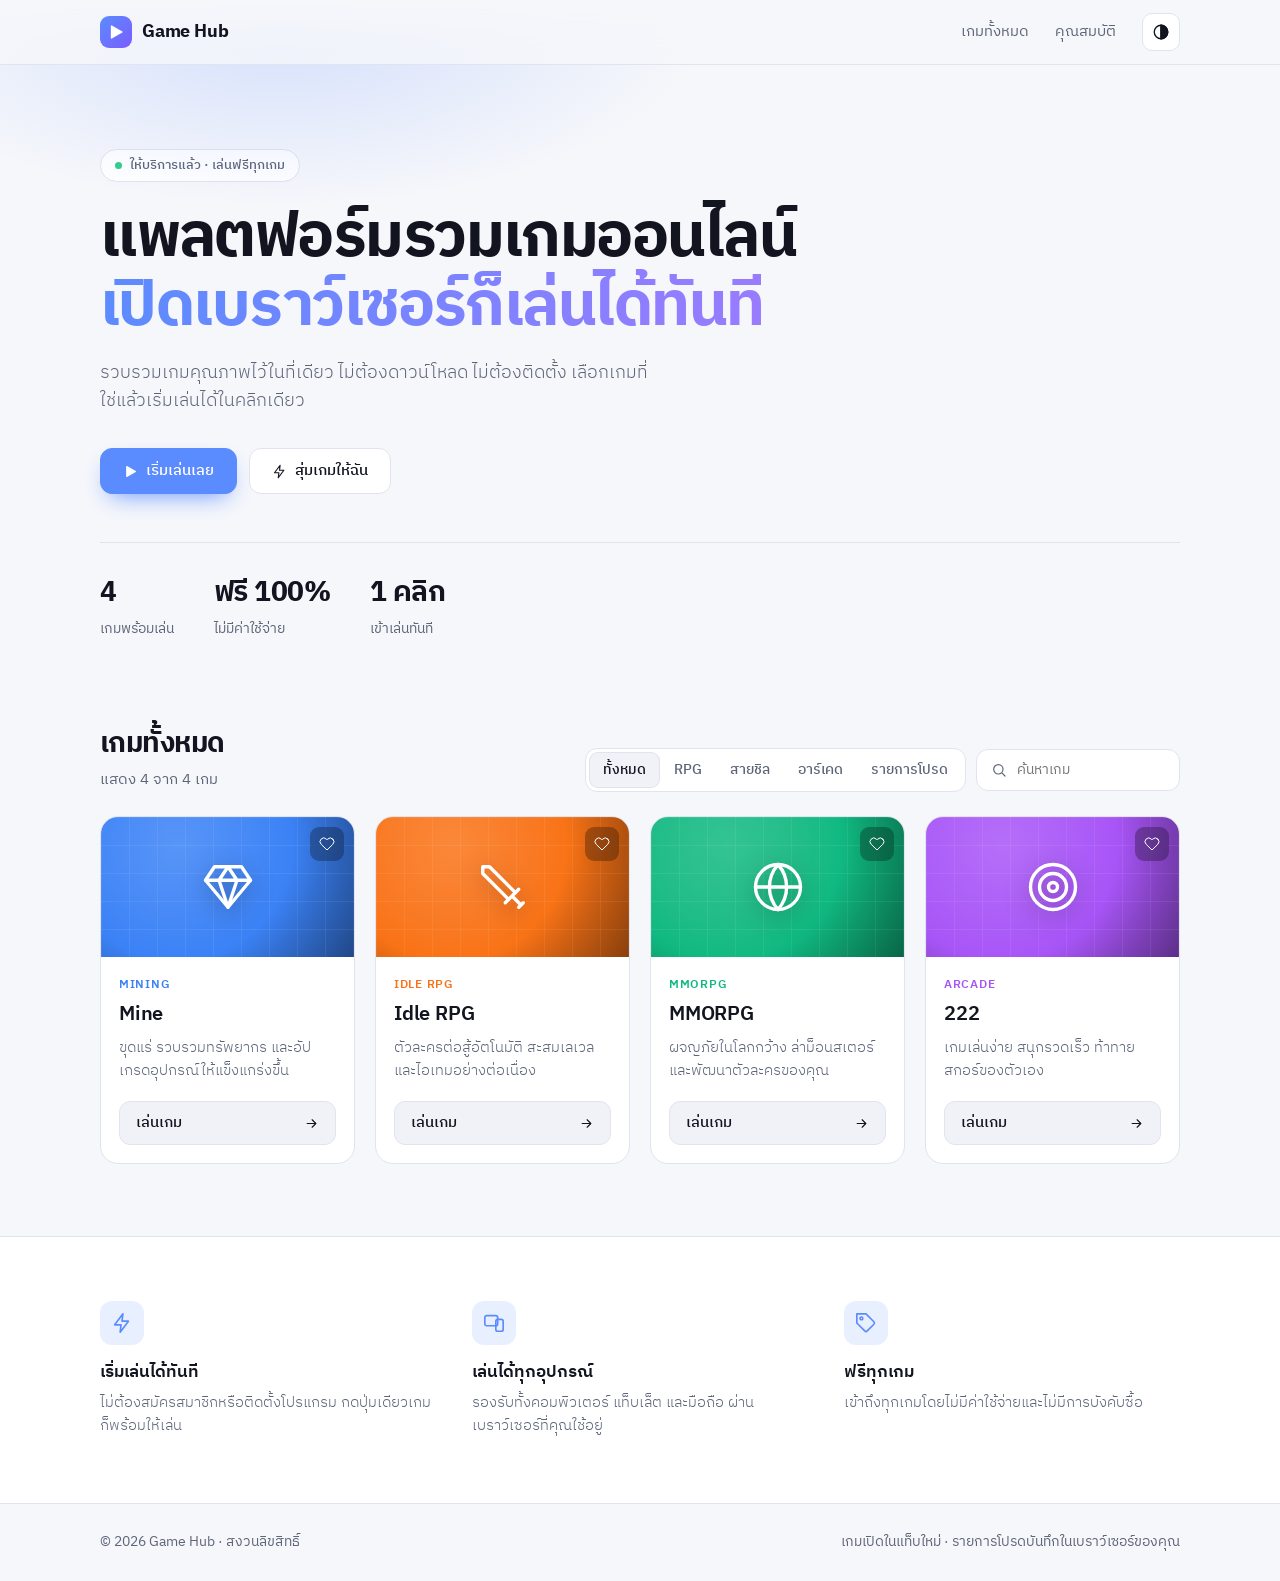
